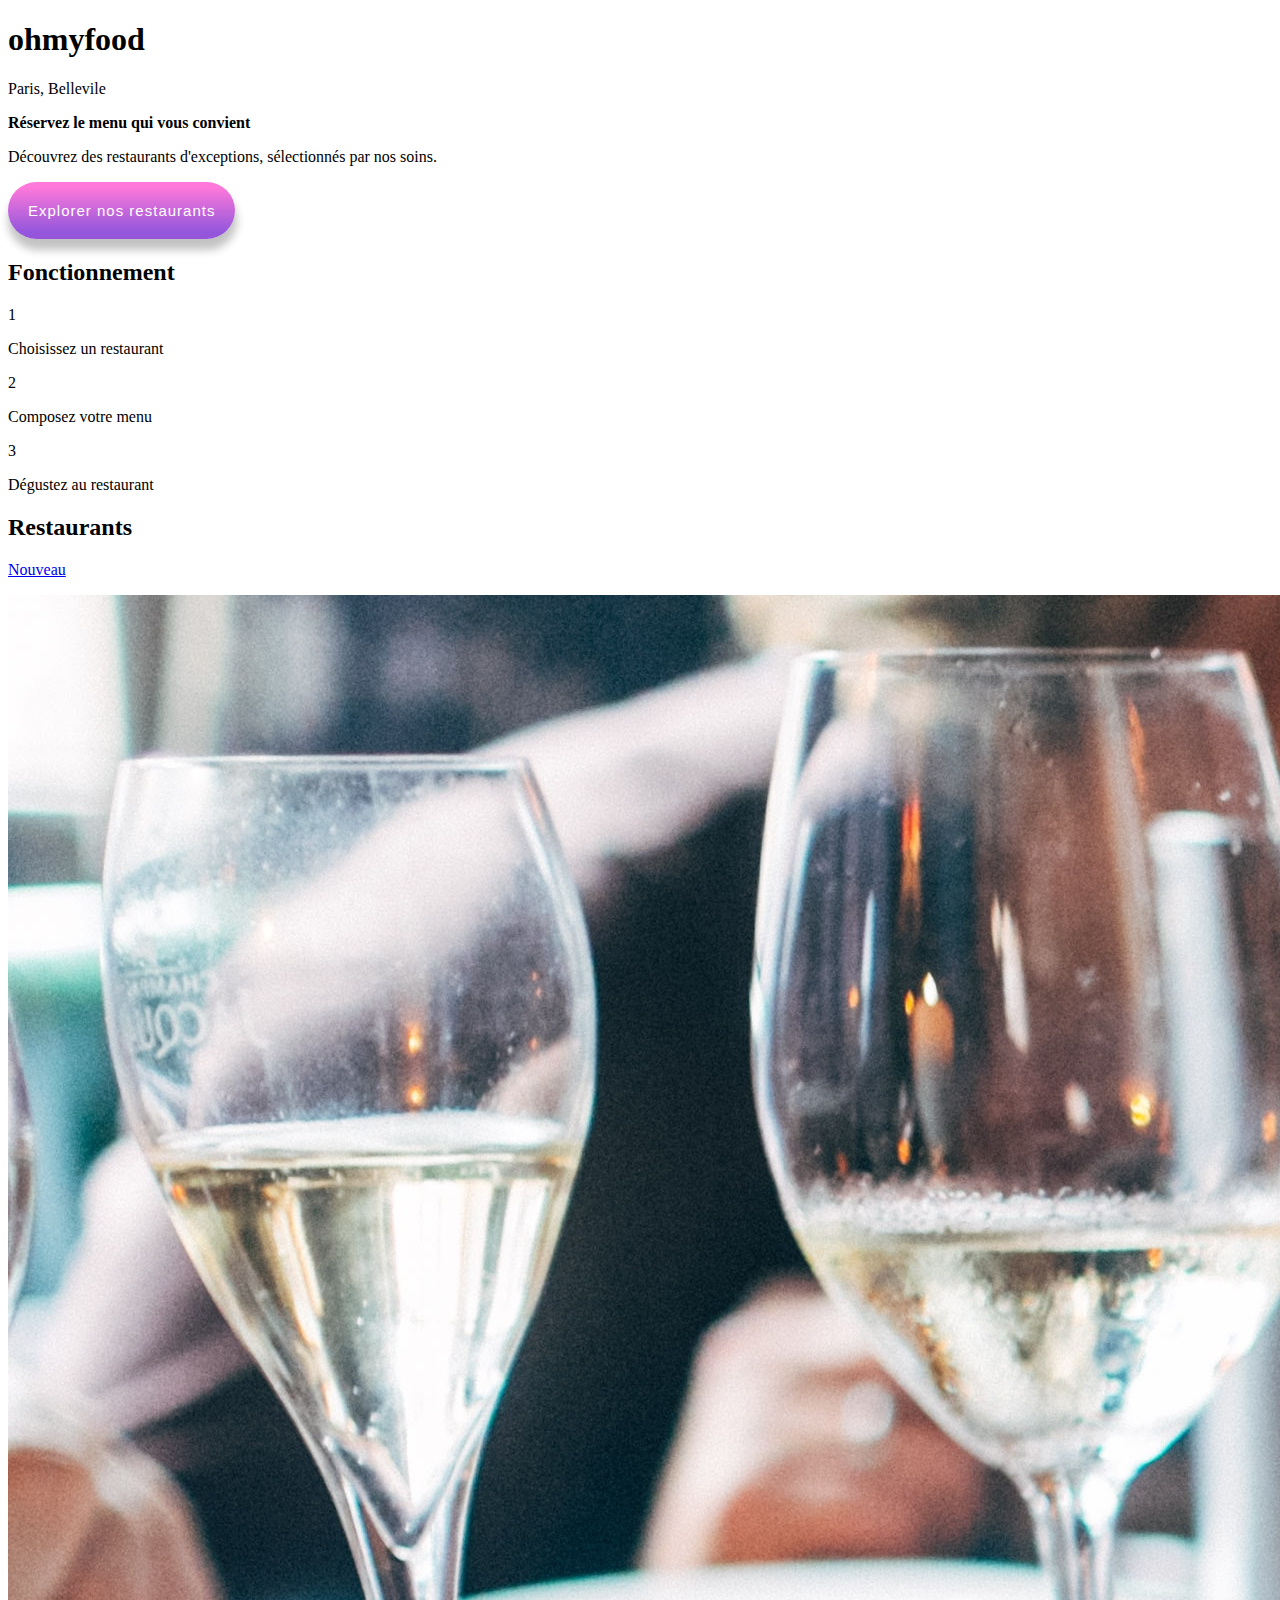
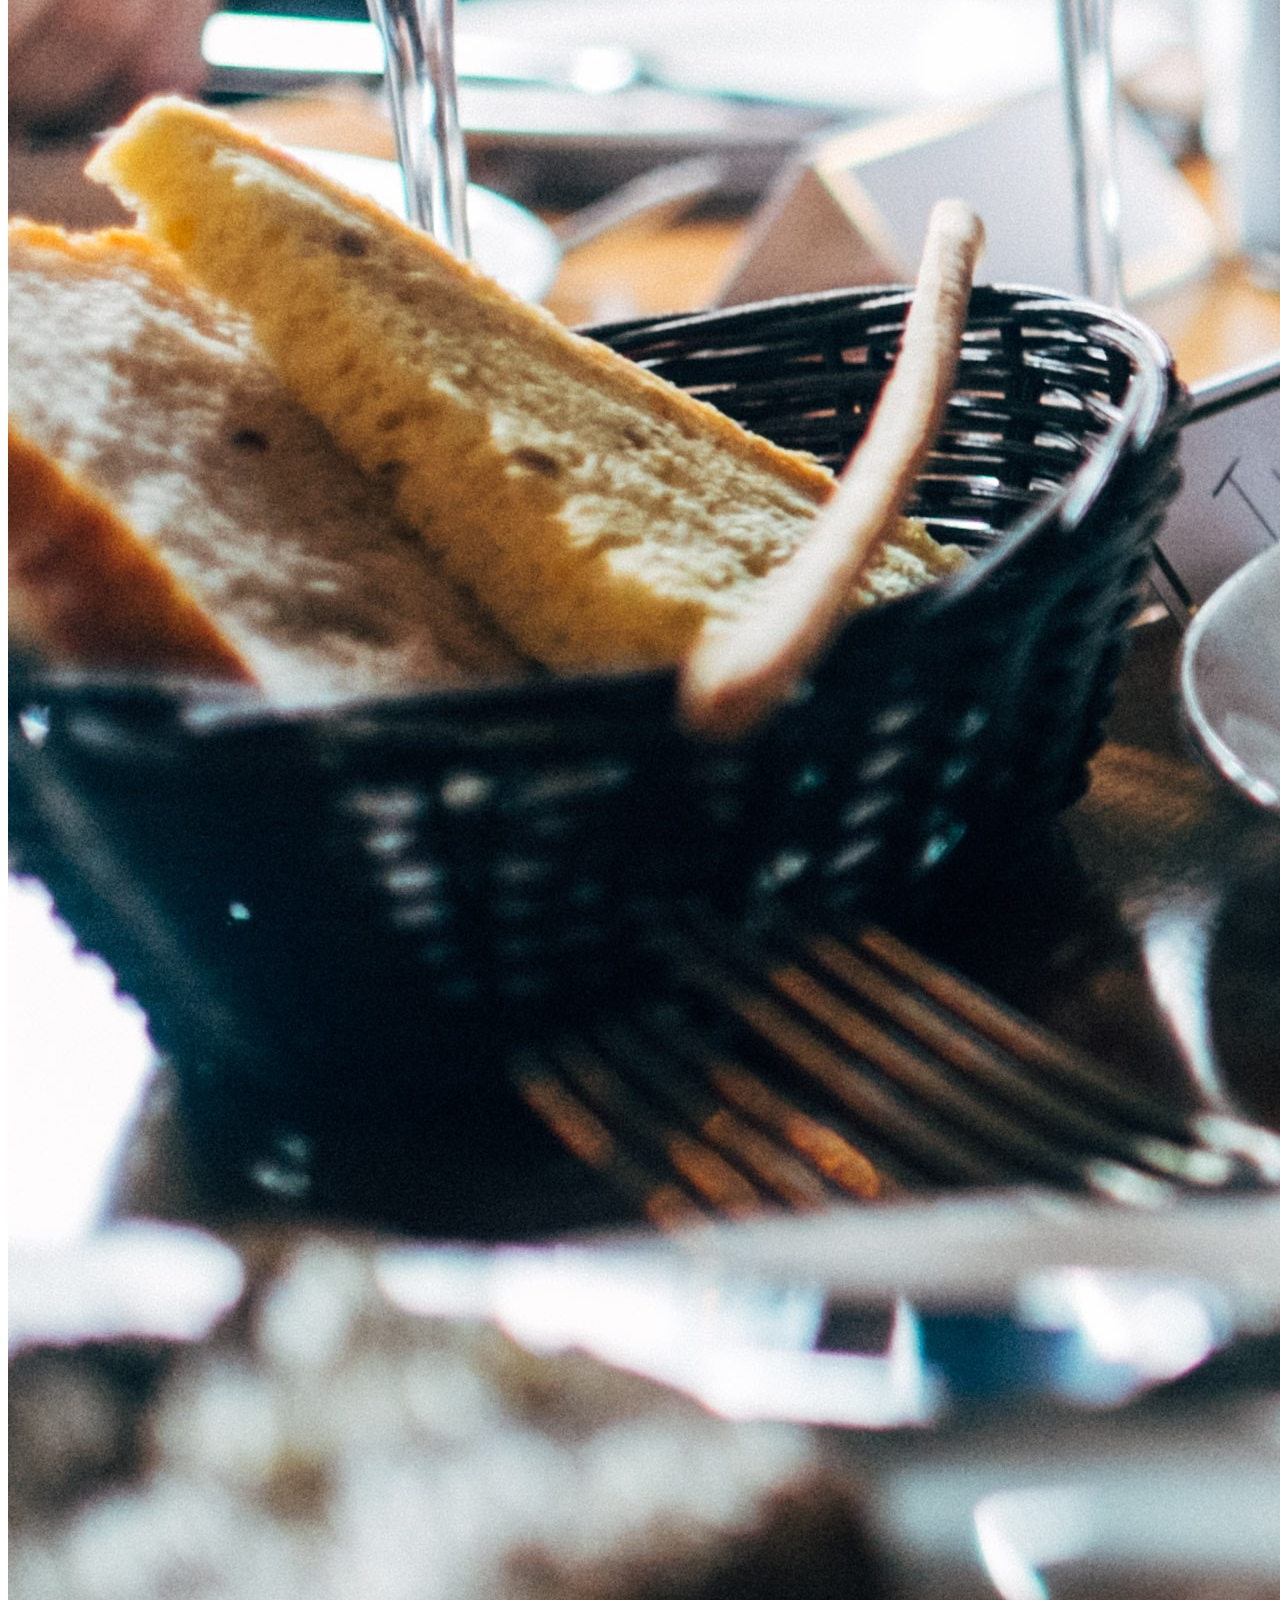
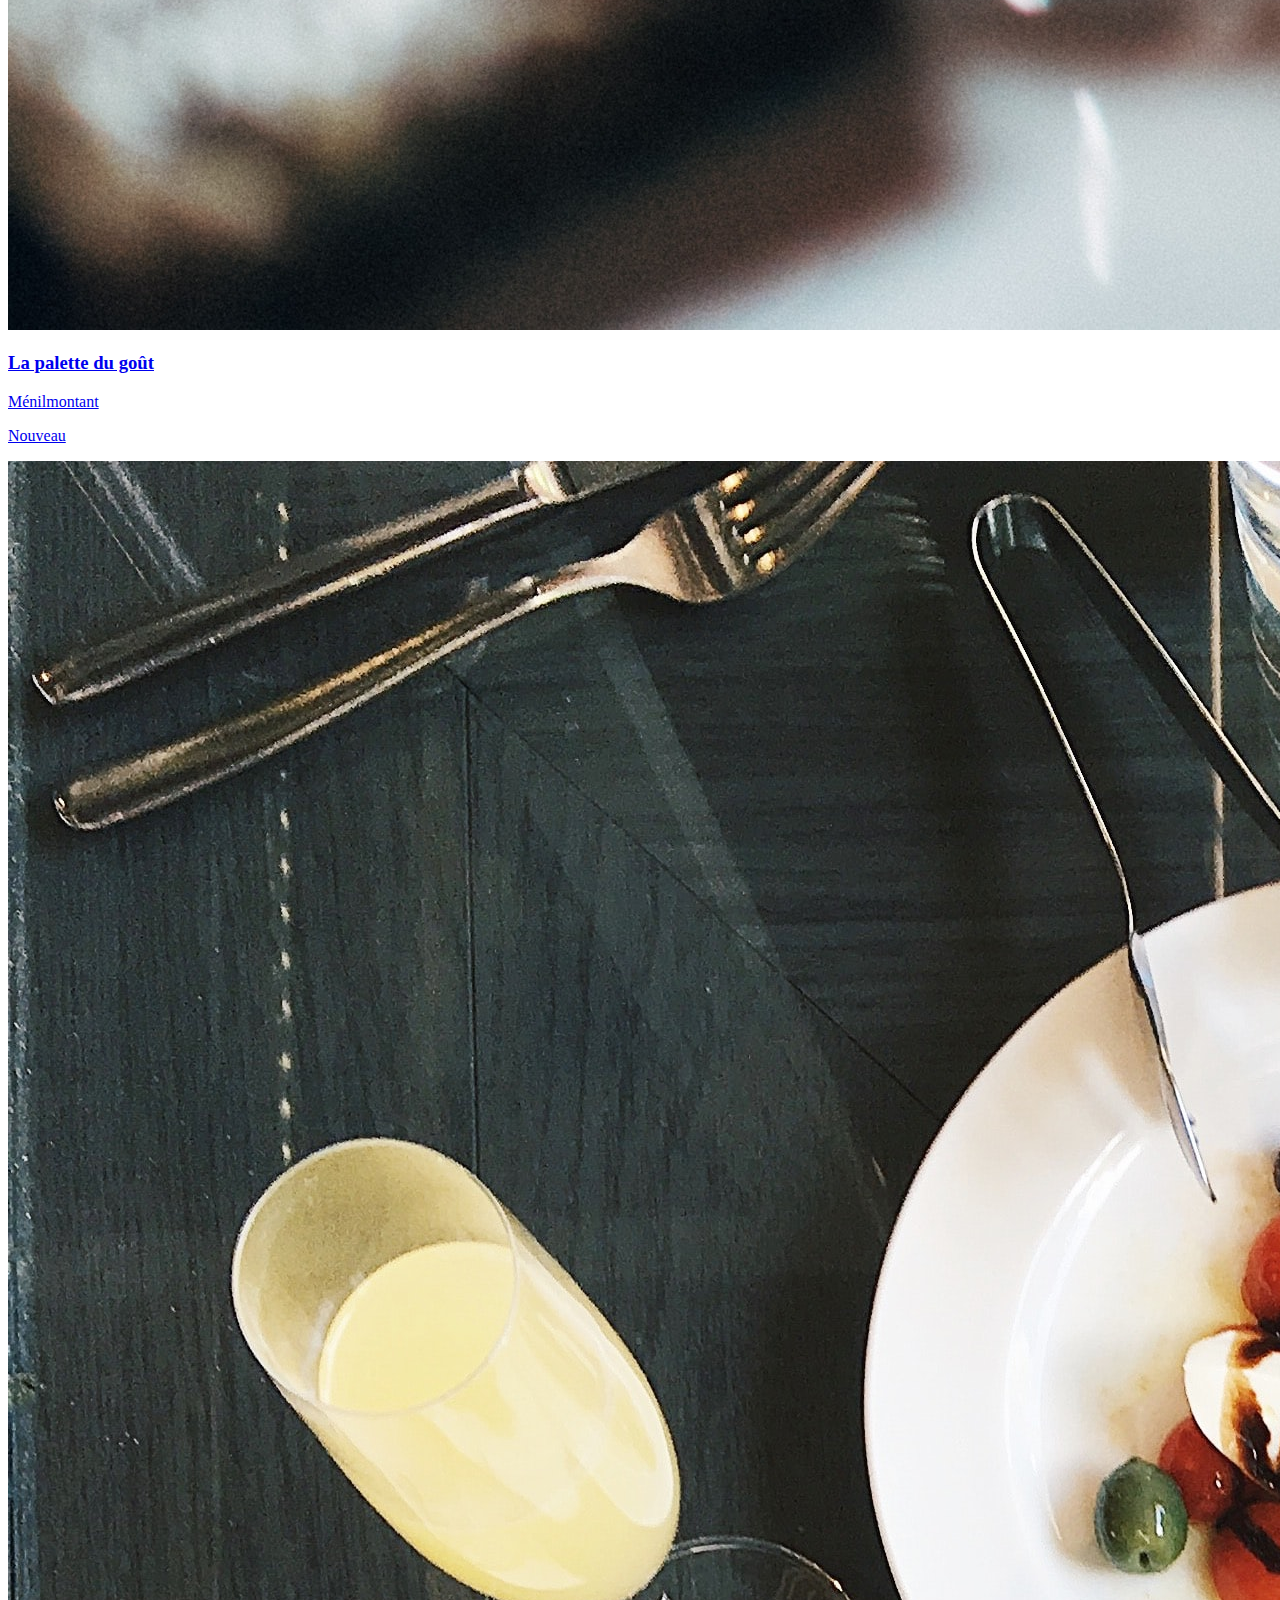
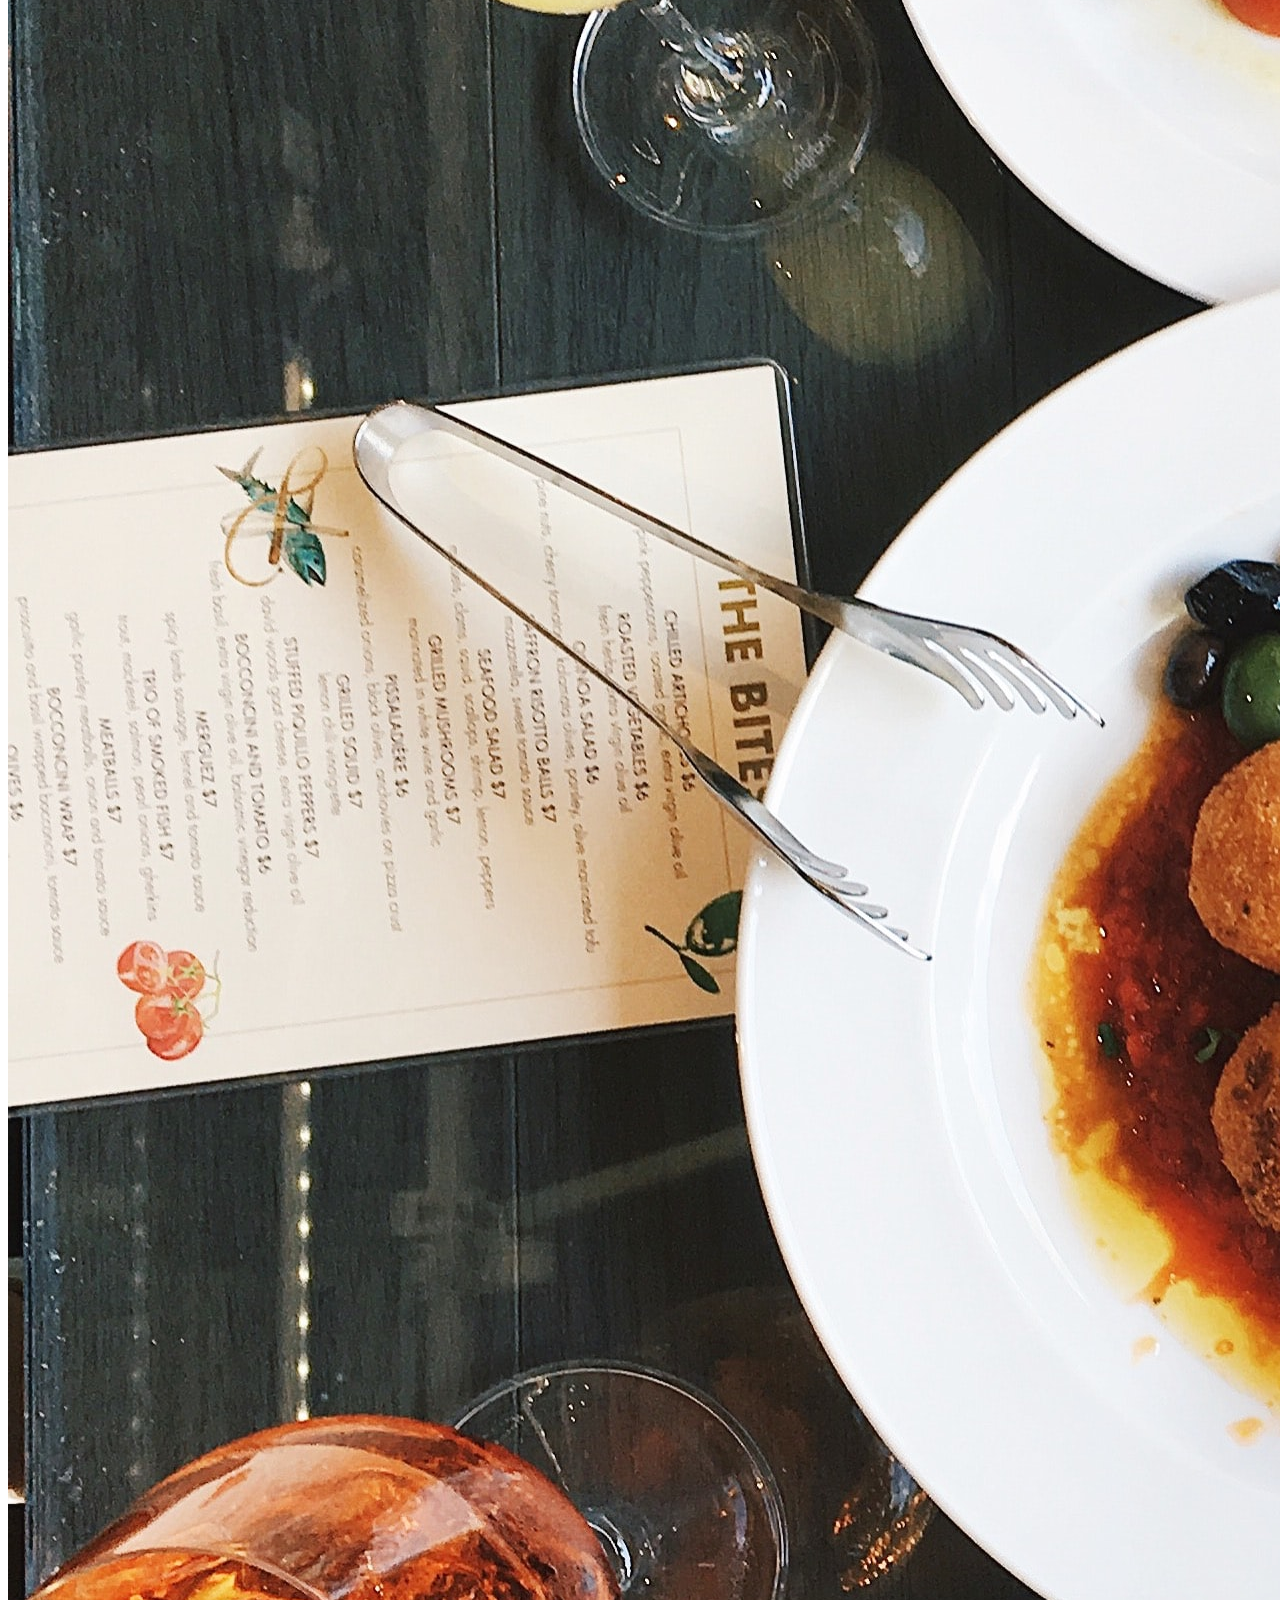
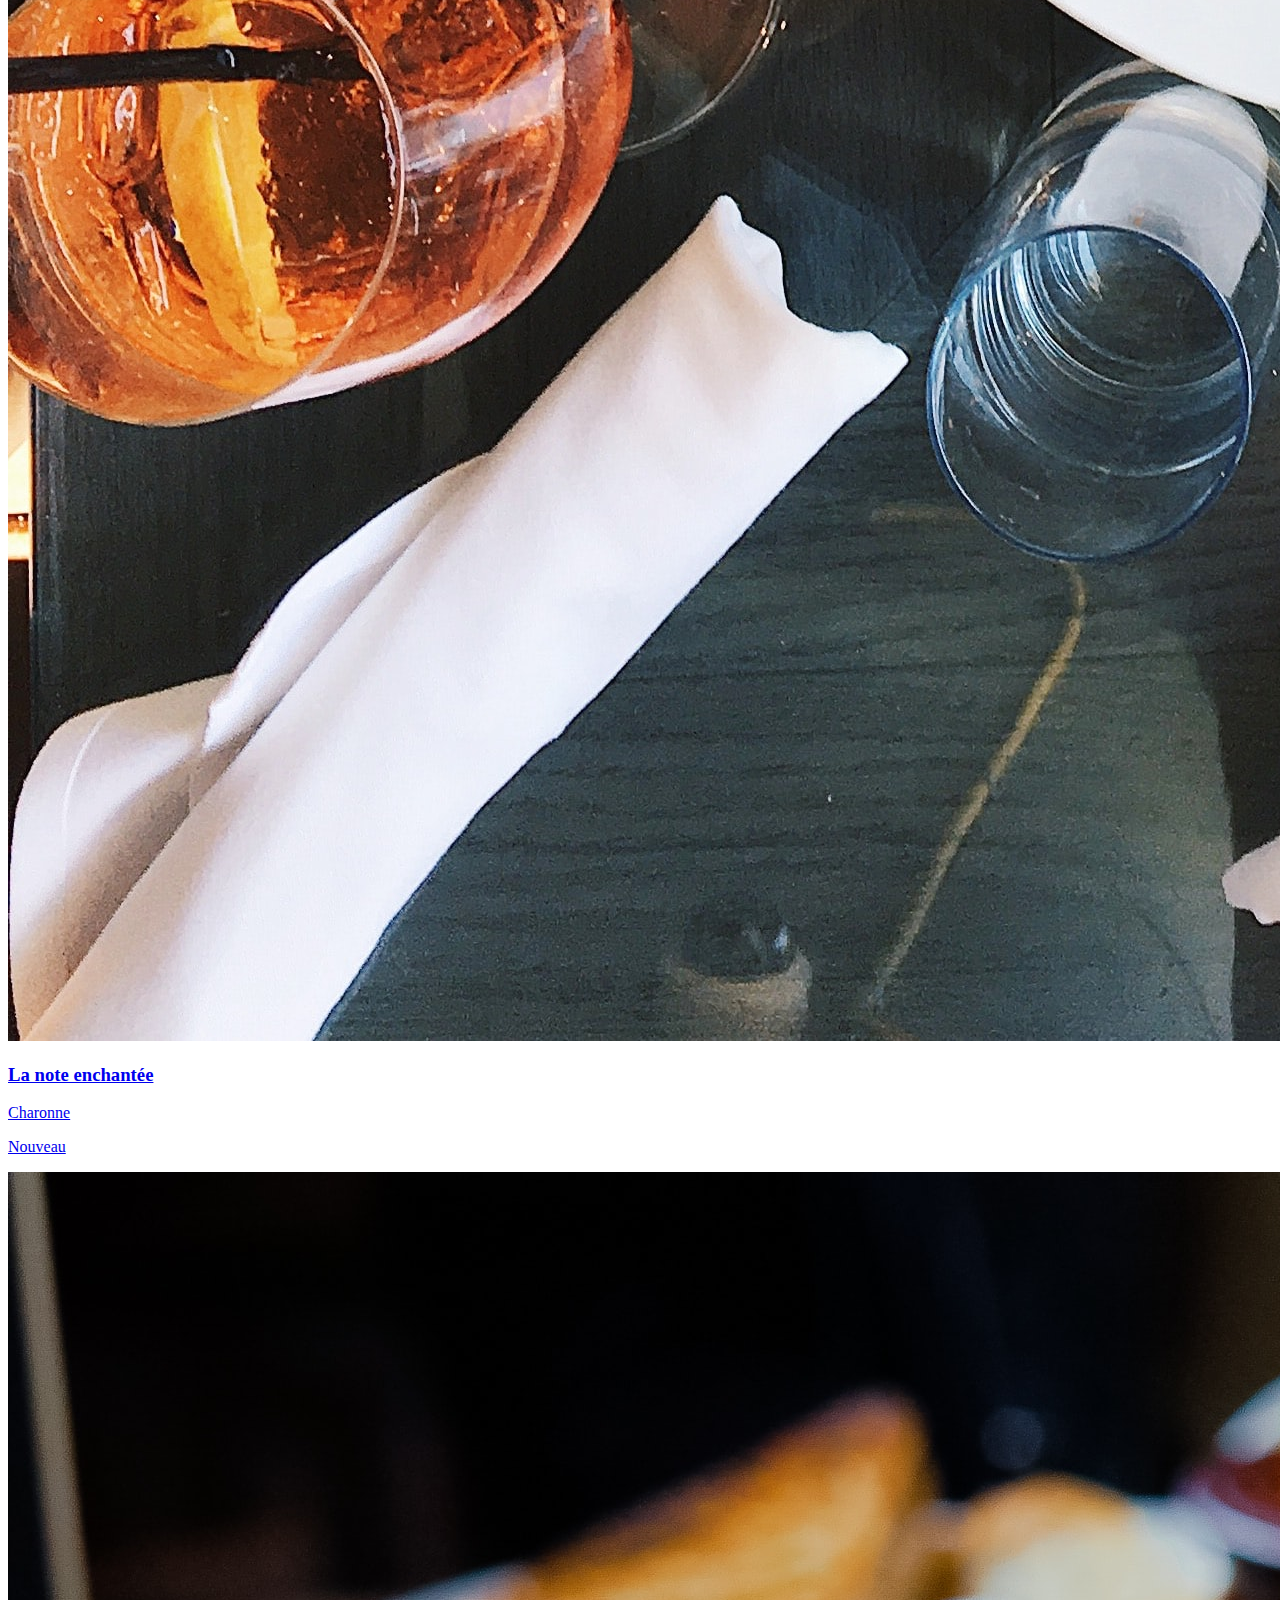
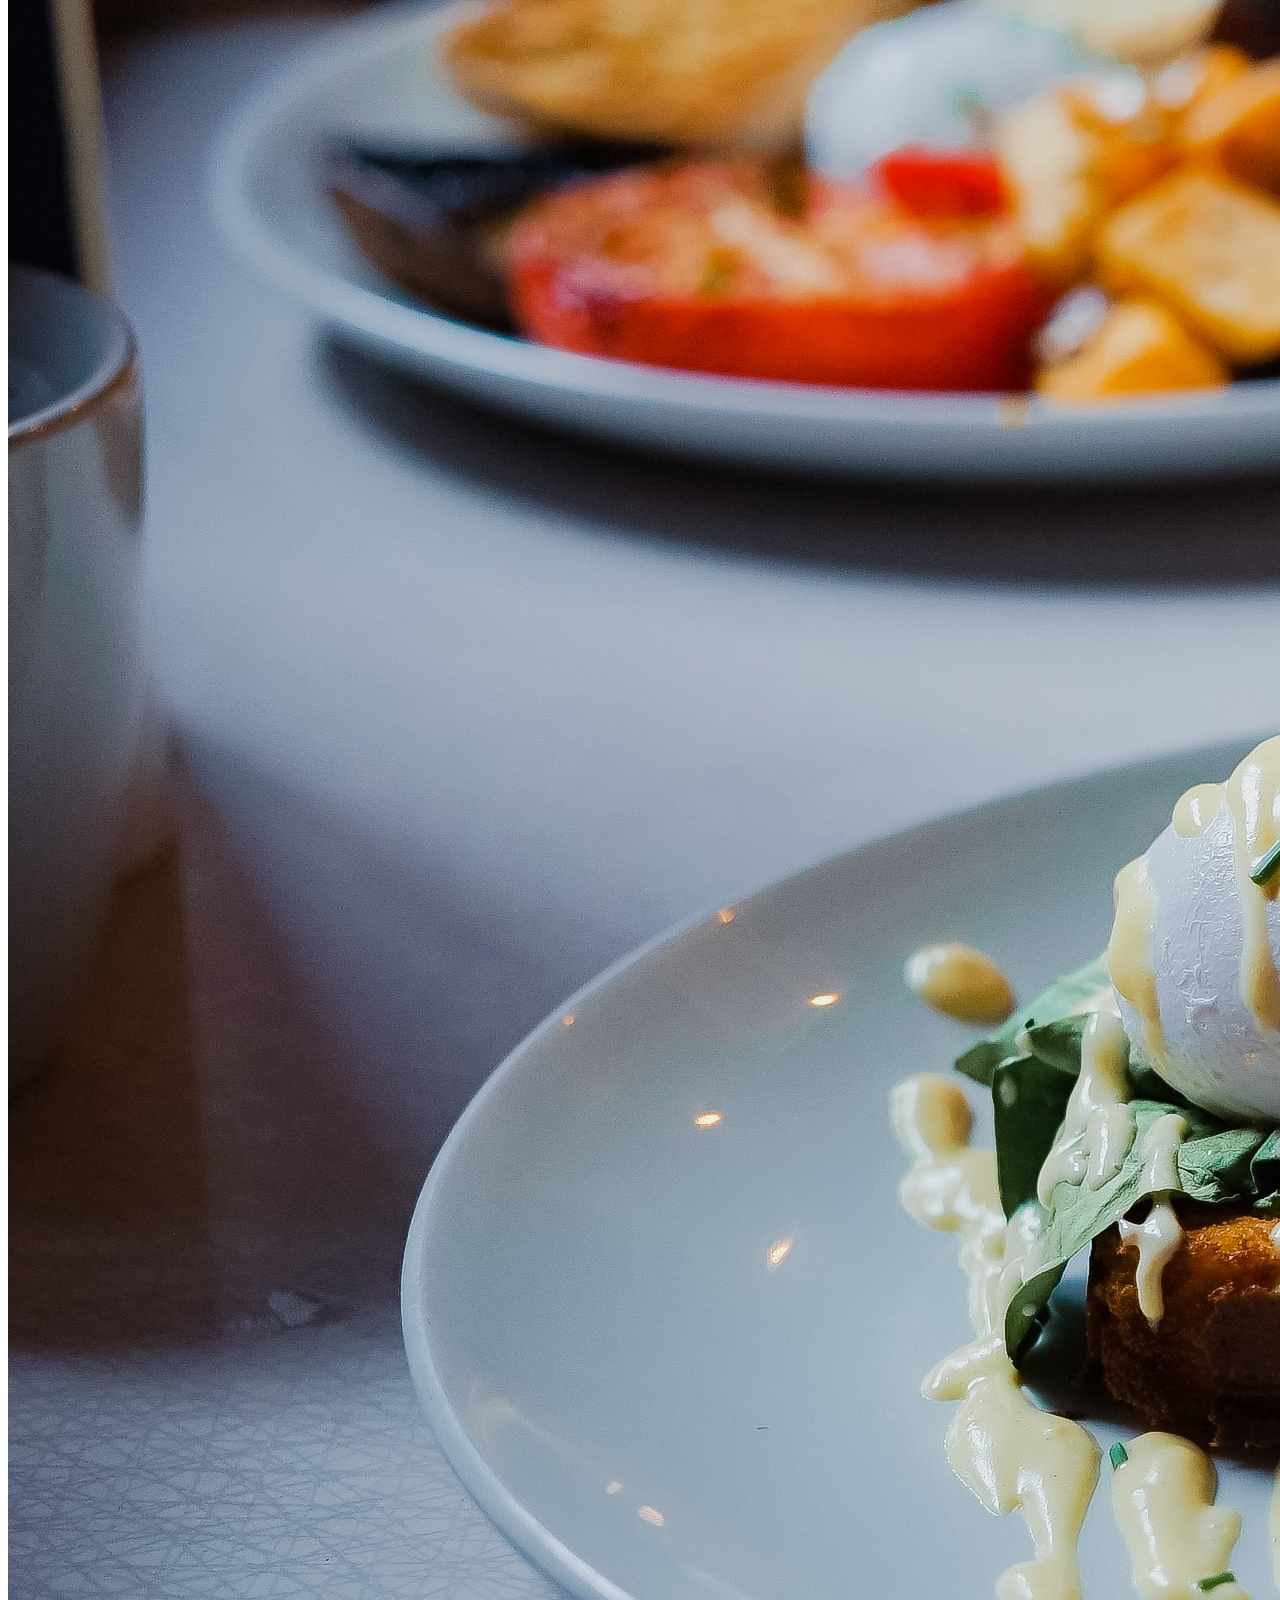
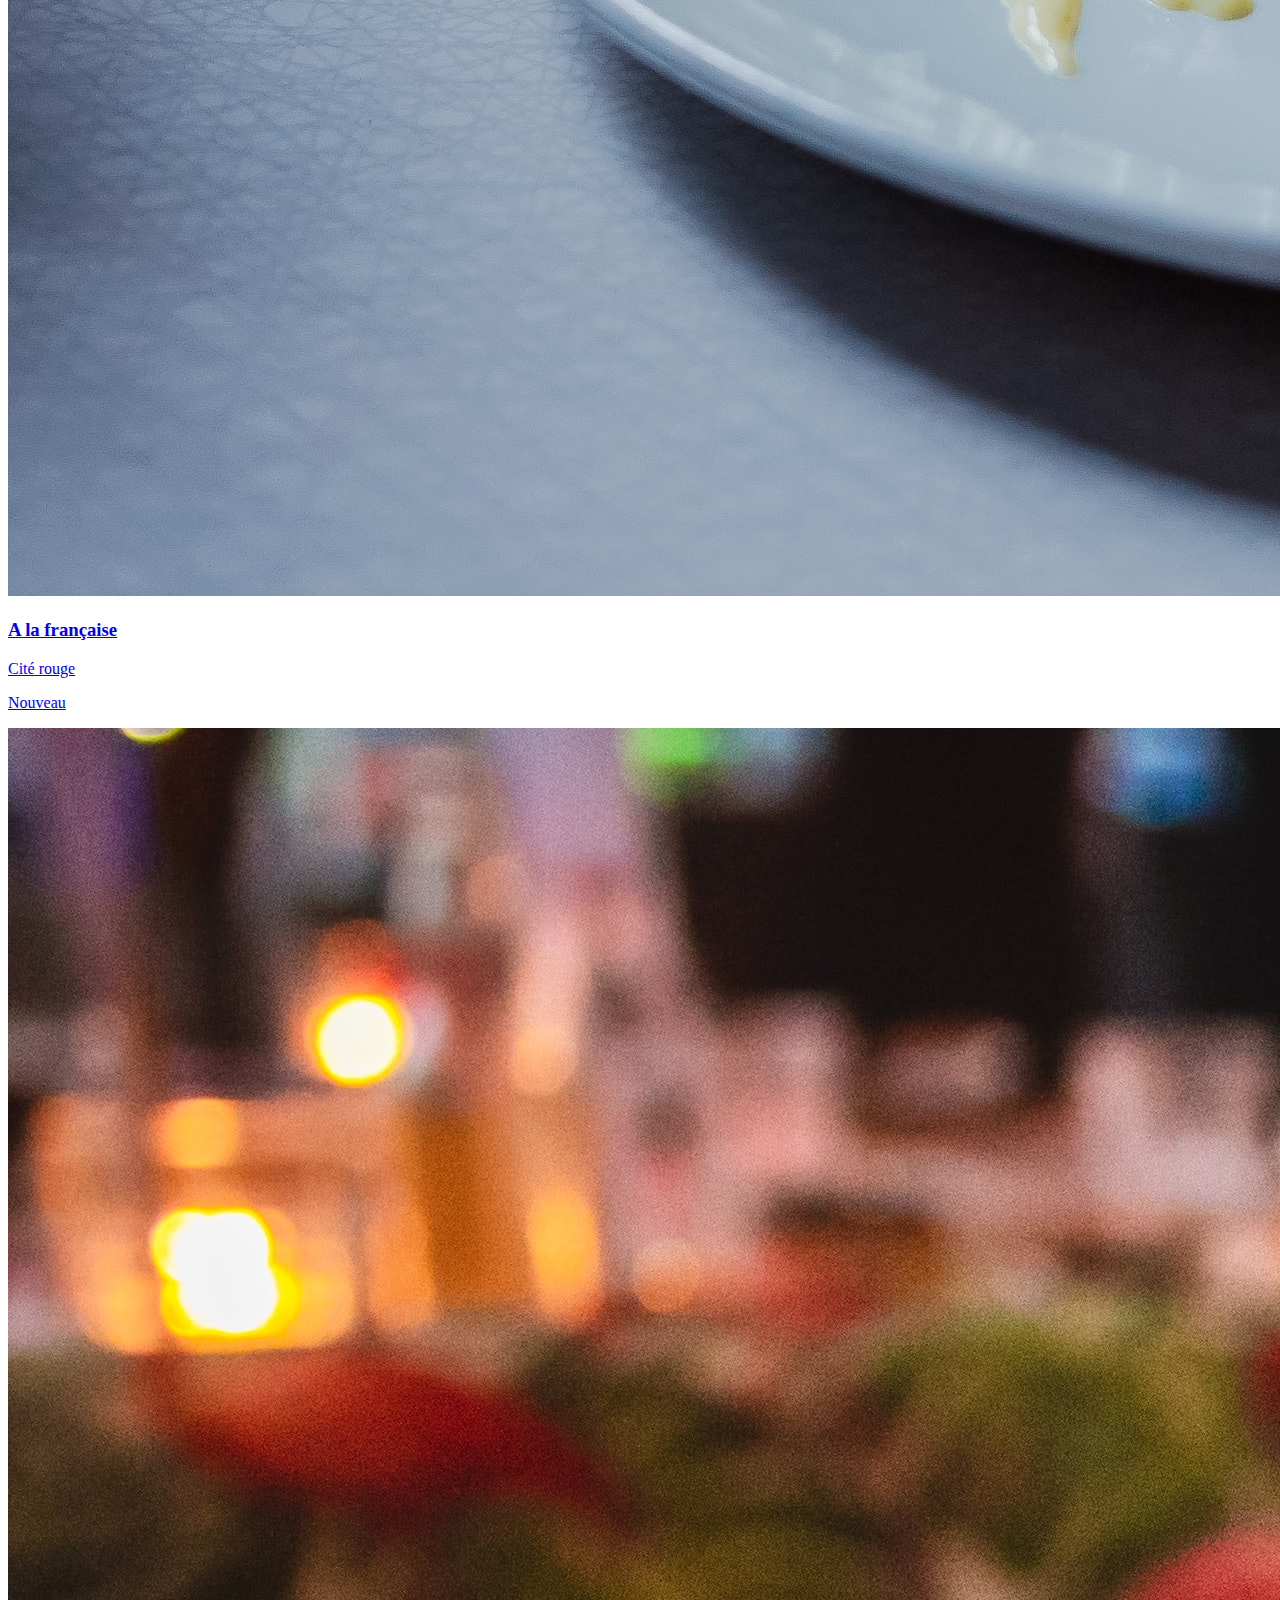
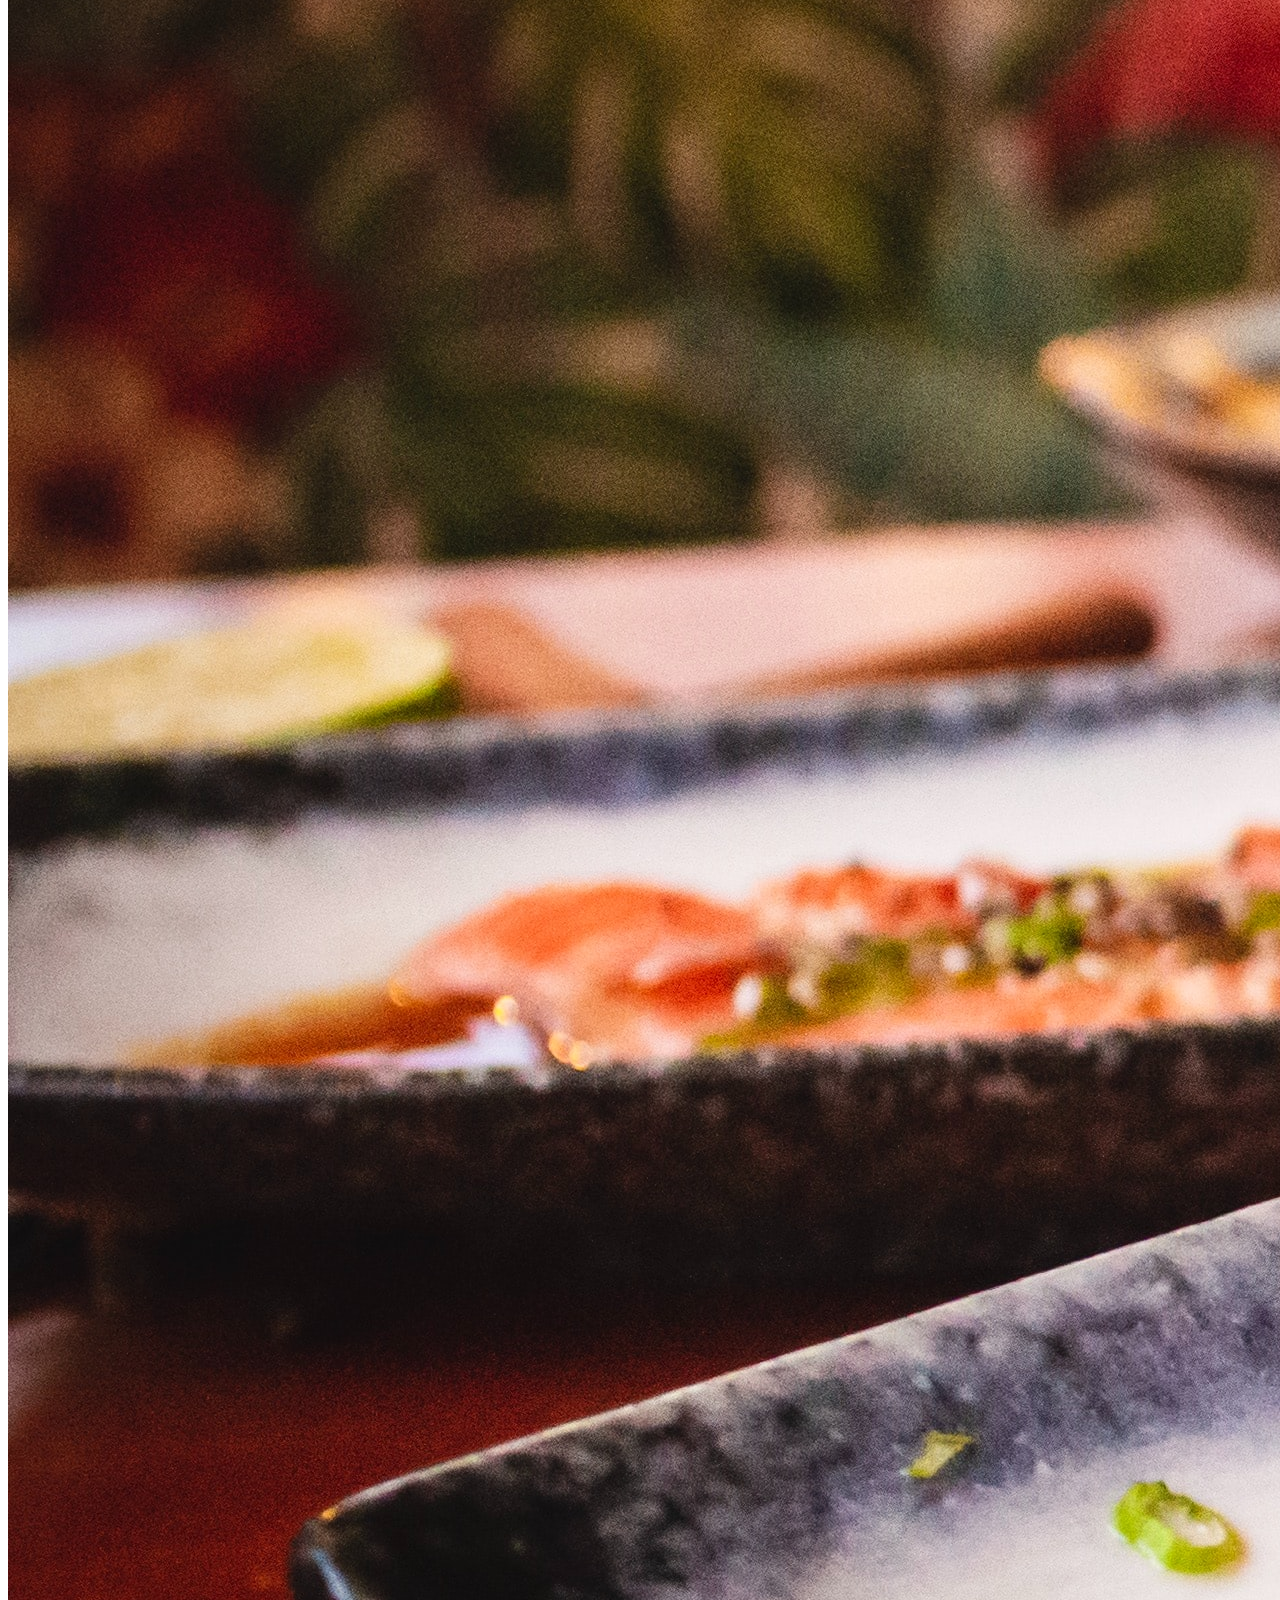
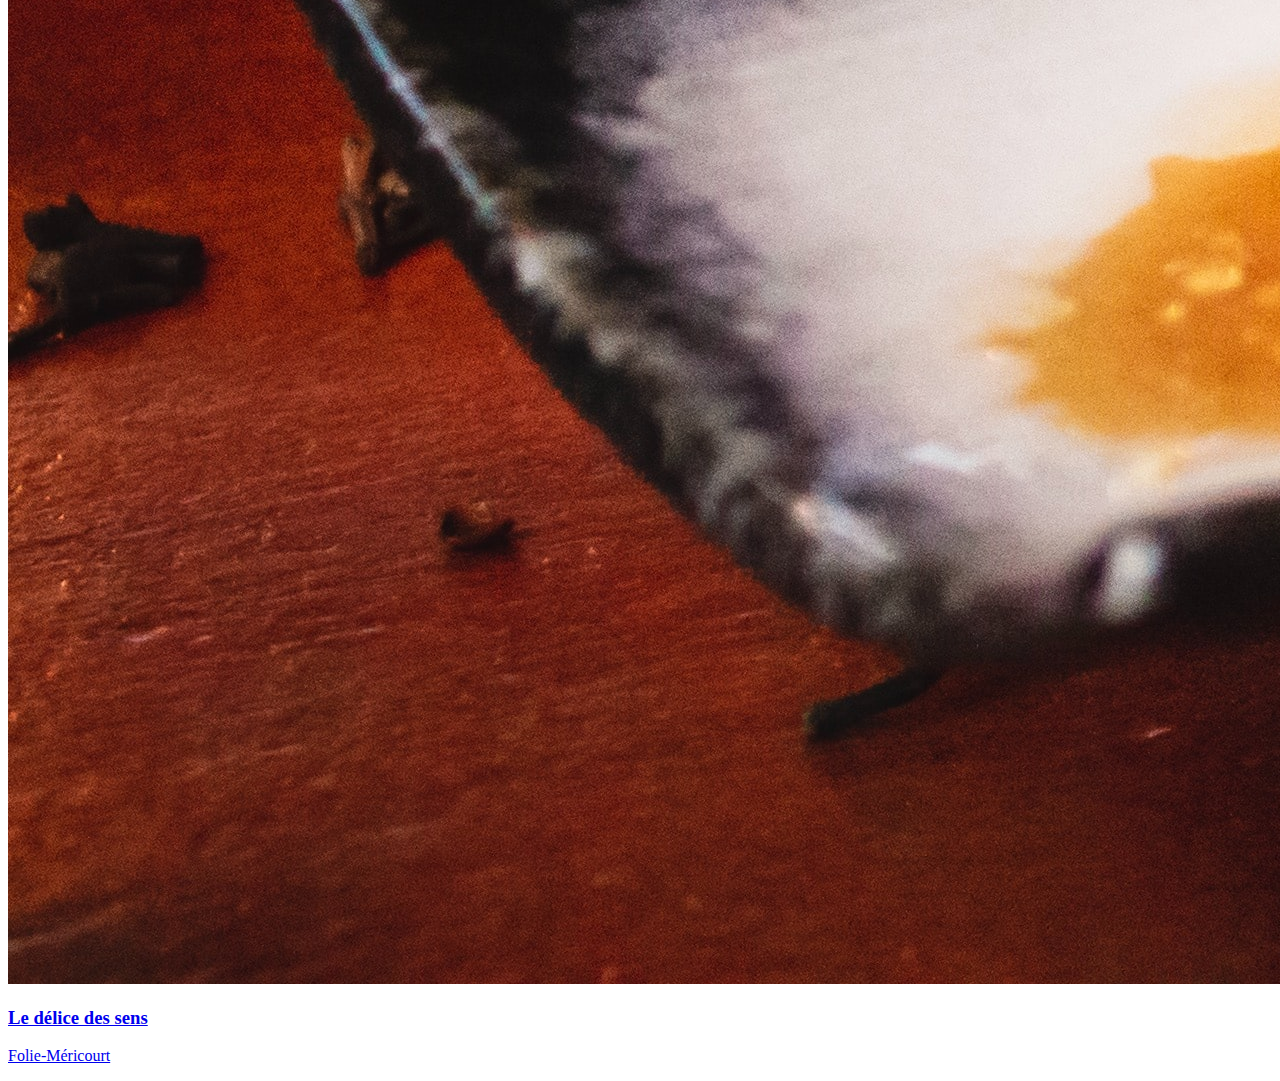
==== index.html @ 5f66b004 "Added the effect on the button during the click, added the effect on the explanations during a hover" ====
<!DOCTYPE html>
<html lang="en">

<head>
    <meta charset="UTF-8">
    <meta http-equiv="X-UA-Compatible" content="IE=edge">
    <meta name="viewport" content="width=device-width, initial-scale=1.0">
    <title>OhMyFood</title>
    <link rel="stylesheet" href="./Public/css/style.css">
    <link rel="stylesheet" href="https://cdnjs.cloudflare.com/ajax/libs/font-awesome/6.1.1/css/all.min.css"
        integrity="sha512-KfkfwYDsLkIlwQp6LFnl8zNdLGxu9YAA1QvwINks4PhcElQSvqcyVLLD9aMhXd13uQjoXtEKNosOWaZqXgel0g=="
        crossorigin="anonymous" referrerpolicy="no-referrer" />
</head>

<body>
    <header>
        <h1>ohmyfood</h1>
    </header>
    <main>
        <section class="restaurants-search">
            <div class="restaurants-search__location-info">
                <i class="fa-solid fa-location-dot"></i>
                <p>Paris, Bellevile</p>
            </div>
            <div class="restaurants-search__button-bloc">
                <p><strong>Réservez le menu qui vous convient</strong></p>
                <p>Découvrez des restaurants d'exceptions, sélectionnés par nos soins.</p>
                <button class="btn">Explorer nos restaurants</button>
            </div>
        </section>
        <section class="explanations">
            <h2>Fonctionnement</h2>
            <div class="explanations__step">
                <div class="explanations__step-number">1</div>
                <i class="fa-solid fa-mobile-screen-button"></i>
                <p>Choisissez un restaurant</p>
            </div>
            <div class="explanations__step">
                <div class="explanations__step-number">2</div>
                <i class="fa-solid fa-list"></i>
                <p>Composez votre menu</p>
            </div>
            <div class="explanations__step">
                <div class="explanations__step-number">3</div>
                <i class="fa-solid fa-store"></i>
                <p>Dégustez au restaurant</p>
            </div>
        </section>
        <section class="restaurants">
            <h2>Restaurants</h2>
            <div class="restaurants__cards-display">
                <a href="#" class="restaurants__card">
                    <div class="restaurants__card__img-container">
                        <p>Nouveau</p>
                        <img src="./assets/images/jay-wennington-N_Y88TWmGwA-unsplash.jpg"
                            alt="Photo d'un plat provenant du menu La palette du goût">
                    </div>
                    <div class="restaurants__card__grid-container">
                        <h3>La palette du goût</h3>
                        <p>Ménilmontant</p>
                        <div class="restaurants__card__grid-container--heart-animation">
                            <i class="fa-regular fa-heart"></i>
                            <i class="fa-solid fa-heart"></i>
                        </div>
                    </div>
                </a>
                <a href="#" class="restaurants__card">
                    <div class="restaurants__card__img-container">
                        <p>Nouveau</p>
                        <img src="./assets/images/stil-u2Lp8tXIcjw-unsplash.jpg"
                            alt="Photo d'un plat provenant du menu La note enchantée">
                    </div>
                    <div class="restaurants__card__grid-container">
                        <h3>La note enchantée</h3>
                        <p>Charonne</p>
                        <div class="restaurants__card__grid-container--heart-animation">
                            <i class="fa-regular fa-heart"></i>
                            <i class="fa-solid fa-heart"></i>
                        </div>
                    </div>
                </a>
                <a href="#" class="restaurants__card">
                    <div class="restaurants__card__img-container">
                        <p>Nouveau</p>
                        <img src="./assets/images/toa-heftiba-DQKerTsQwi0-unsplash.jpg"
                            alt="Photo d'un plat provenant du menu A la française">
                    </div>
                    <div class="restaurants__card__grid-container">
                        <h3>A la française</h3>
                        <p>Cité rouge</p>
                        <div class="restaurants__card__grid-container--heart-animation">
                            <i class="fa-regular fa-heart"></i>
                            <i class="fa-solid fa-heart"></i>
                        </div>
                    </div>
                </a>
                <a href="#" class="restaurants__card">
                    <div class="restaurants__card__img-container">
                        <p>Nouveau</p>
                        <img src="./assets/images/louis-hansel-shotsoflouis-qNBGVyOCY8Q-unsplash.jpg"
                            alt="Photo d'un plat provenant du menu Le délice des sens">
                    </div>
                    <div class="restaurants__card__grid-container">
                        <h3>Le délice des sens</h3>
                        <p>Folie-Méricourt</p>
                        <div class="restaurants__card__grid-container--heart-animation">
                            <i class="fa-regular fa-heart"></i>
                            <i class="fa-solid fa-heart"></i>
                        </div>
                    </div>
                </a>
            </div>
        </section>
    </main>
    <footer>

    </footer>
</body>

</html>
---- Public/css/style.css ----
@font-face {
  font-family: "fonts-header";
  src: url(../../assets/fonts/Shrikhand-Regular.ttf);
}
@font-face {
  font-family: "main-fonts";
  src: url(../../assets/fonts/Roboto-Regular.ttf);
}
/*COLORS*/
/**********************Text Colors*************************/
/*******************Background Shades**********************/
/*******************Graphic Identity***********************/
/*TOOLS*/
/***********************Gradients**************************/
/***********************Shadows****************************/
@media screen and (max-width: 600px) {
  * {
    margin: 0;
    padding: 0;
    box-sizing: border-box;
    font-family: "main-fonts";
    text-align: center;
  }
  *::selection {
    background-color: #9356DC;
    color: white;
  }
  h1 {
    font-family: "fonts-header";
  }
  i {
    color: rgb(53, 53, 53);
    transition: 0.3s;
  }
  a {
    text-decoration: none;
    color: black;
  }
  img {
    width: 100%;
    height: 100%;
    object-fit: cover;
  }
}
/*COLORS*/
/**********************Text Colors*************************/
/*******************Background Shades**********************/
/*******************Graphic Identity***********************/
/*TOOLS*/
/***********************Gradients**************************/
/***********************Shadows****************************/
@keyframes btnHoverEffect {
  0%, 5% {
    transform: translateY(0);
    box-shadow: 1px 10px 9px 1px rgba(0, 0, 0, 0.24);
    -webkit-box-shadow: 1px 10px 9px 1px rgba(0, 0, 0, 0.24);
    -moz-box-shadow: 1px 10px 9px 1px rgba(0, 0, 0, 0.24);
  }
  100% {
    transform: translateY(-5%) scaleX(1.05);
    box-shadow: 0px 15px 15px 1px rgba(0, 0, 0, 0.2);
    -webkit-box-shadow: 0px 15px 15px 1px rgba(0, 0, 0, 0.2);
    -moz-box-shadow: 0px 15px 15px 1px rgba(0, 0, 0, 0.2);
  }
}
@keyframes btnActiveEffect {
  from {
    transform: rotate(0);
  }
  to {
    transform: translate(-20px, -50px) rotate(110deg);
  }
}
/*COLORS*/
/**********************Text Colors*************************/
/*******************Background Shades**********************/
/*******************Graphic Identity***********************/
/*TOOLS*/
/***********************Gradients**************************/
/***********************Shadows****************************/
.btn {
  position: relative;
  overflow: hidden;
  padding: 20px;
  border-radius: 65px;
  border: none;
  color: white;
  background: transparent;
  font-size: 15px;
  letter-spacing: 1px;
  box-shadow: 1px 10px 9px 1px rgba(0, 0, 0, 0.24);
  -webkit-box-shadow: 1px 10px 9px 1px rgba(0, 0, 0, 0.24);
  -moz-box-shadow: 1px 10px 9px 1px rgba(0, 0, 0, 0.24);
  z-index: 3;
}
.btn::after {
  content: "";
  position: absolute;
  width: 300px;
  height: 300px;
  background: rgb(227, 56, 134);
  background: linear-gradient(0deg, rgb(227, 56, 134) 12%, rgb(147, 86, 220) 60%, rgb(255, 121, 218) 75%);
  top: -70px;
  left: -50px;
  z-index: -1;
}
.btn:not(:active):hover {
  animation: btnHoverEffect 0.5s infinite cubic-bezier(1, 0.14, 0.43, 0.83) alternate;
}
.btn:active::after {
  animation: btnActiveEffect 0.4s ease-in-out forwards;
}

@media screen and (max-width: 600px) {
  header {
    padding-top: 20px;
    box-shadow: 0px 0px 15px 3px rgba(0, 0, 0, 0.49);
    -webkit-box-shadow: 0px 0px 15px 3px rgba(0, 0, 0, 0.49);
    -moz-box-shadow: 0px 0px 15px 3px rgba(0, 0, 0, 0.49);
  }
}
@media screen and (max-width: 600px) {
  .restaurants-search {
    display: flex;
    flex-direction: column;
    align-items: center;
  }
  .restaurants-search__location-info {
    width: 100%;
    display: flex;
    background-color: #EDECEC;
    color: rgb(53, 53, 53);
    font-size: 15px;
    font-weight: 700;
    padding: 20px;
    justify-content: center;
    z-index: -3;
  }
  .restaurants-search__location-info i {
    font-size: 15px;
    margin-right: 18px;
  }
  .restaurants-search__button-bloc {
    background-color: #F7F6F6;
    padding: 20px;
    display: flex;
    flex-direction: column;
    align-items: center;
    gap: 20px;
    padding-bottom: 55px;
    box-shadow: -2px 1px 6px 0px rgba(0, 0, 0, 0.49);
    -webkit-box-shadow: -2px 1px 6px 0px rgba(0, 0, 0, 0.49);
    -moz-box-shadow: -2px 1px 6px 0px rgba(0, 0, 0, 0.49);
    z-index: 1;
  }
  .restaurants-search strong {
    font-size: 24px;
    font-weight: 900;
  }
  .explanations {
    padding: 50px 20px;
    display: flex;
    flex-direction: column;
    align-items: center;
    gap: 20px;
  }
  .explanations h2 {
    align-self: start;
  }
  .explanations__step {
    display: flex;
    padding: 20px;
    background-color: #F7F6F6;
    border-radius: 45px;
    box-shadow: 1px 10px 9px 1px rgba(0, 0, 0, 0.24);
    transition: 0.3s;
  }
  .explanations__step:hover {
    background-color: #F5EDFF;
  }
  .explanations__step-number {
    position: absolute;
    width: 20px;
    height: 20px;
    border-radius: 100%;
    background-color: #9356DC;
    color: white;
    transform: translateX(-30px);
  }
  .explanations__step i {
    margin-right: 10px;
    font-size: 15px;
  }
  .explanations__step:hover i {
    color: #9356DC;
  }
  .restaurants {
    padding: 10px;
    background-color: #F7F6F6;
    z-index: 1;
    box-shadow: -2px 1px 6px 0px rgba(0, 0, 0, 0.49);
    -webkit-box-shadow: -2px 1px 6px 0px rgba(0, 0, 0, 0.49);
    -moz-box-shadow: -2px 1px 6px 0px rgba(0, 0, 0, 0.49);
  }
  .restaurants h2 {
    text-align: left;
  }
  .restaurants__cards-display {
    display: flex;
    flex-direction: column;
    align-items: center;
    margin: 20px 0;
  }
  .restaurants__card {
    background-color: white;
    width: 90%;
    height: 300px;
    border-radius: 15px;
    margin-bottom: 25px;
    transition: 0.3s ease-in-out;
    display: flex;
    flex-direction: column;
    align-items: center;
  }
  .restaurants__card:hover {
    transform: scale(1.1);
  }
  .restaurants__card__img-container {
    position: relative;
    width: 100%;
    height: 80%;
  }
  .restaurants__card__img-container p {
    position: absolute;
    right: 10px;
    top: 10px;
    padding: 5px 10px;
    border-radius: 3px;
    font-size: 12px;
    font-weight: 600;
    background-color: #99E2D0;
    color: #278870;
  }
  .restaurants__card__img-container img {
    border-radius: 15px 15px 0 0;
  }
  .restaurants__card__grid-container {
    width: 100%;
    height: 20%;
    padding-left: 5%;
    display: grid;
    grid-template-columns: 70% 30%;
    grid-template-rows: 1fr 1fr;
    grid-template-areas: "sh hc" "sp hc";
  }
  .restaurants__card__grid-container h3 {
    grid-area: sh;
    text-align: left;
    font-size: 17px;
    font-weight: 900;
    margin: 10px 0 5px;
  }
  .restaurants__card__grid-container p {
    grid-area: sp;
    text-align: left;
    font-size: 12px;
  }
  .restaurants__card__grid-container--heart-animation {
    grid-area: hc;
    position: relative;
    display: flex;
    justify-content: center;
    align-items: center;
  }
  .restaurants__card__grid-container--heart-animation i:first-child {
    position: absolute;
    font-size: 30px;
  }
  .restaurants__card__grid-container--heart-animation i:last-child {
    position: absolute;
    font-size: 30px;
    color: #9356DC;
    opacity: 0;
  }
  .restaurants__card__grid-container--heart-animation i:last-child:hover {
    opacity: 1;
  }
}

/*# sourceMappingURL=style.css.map */
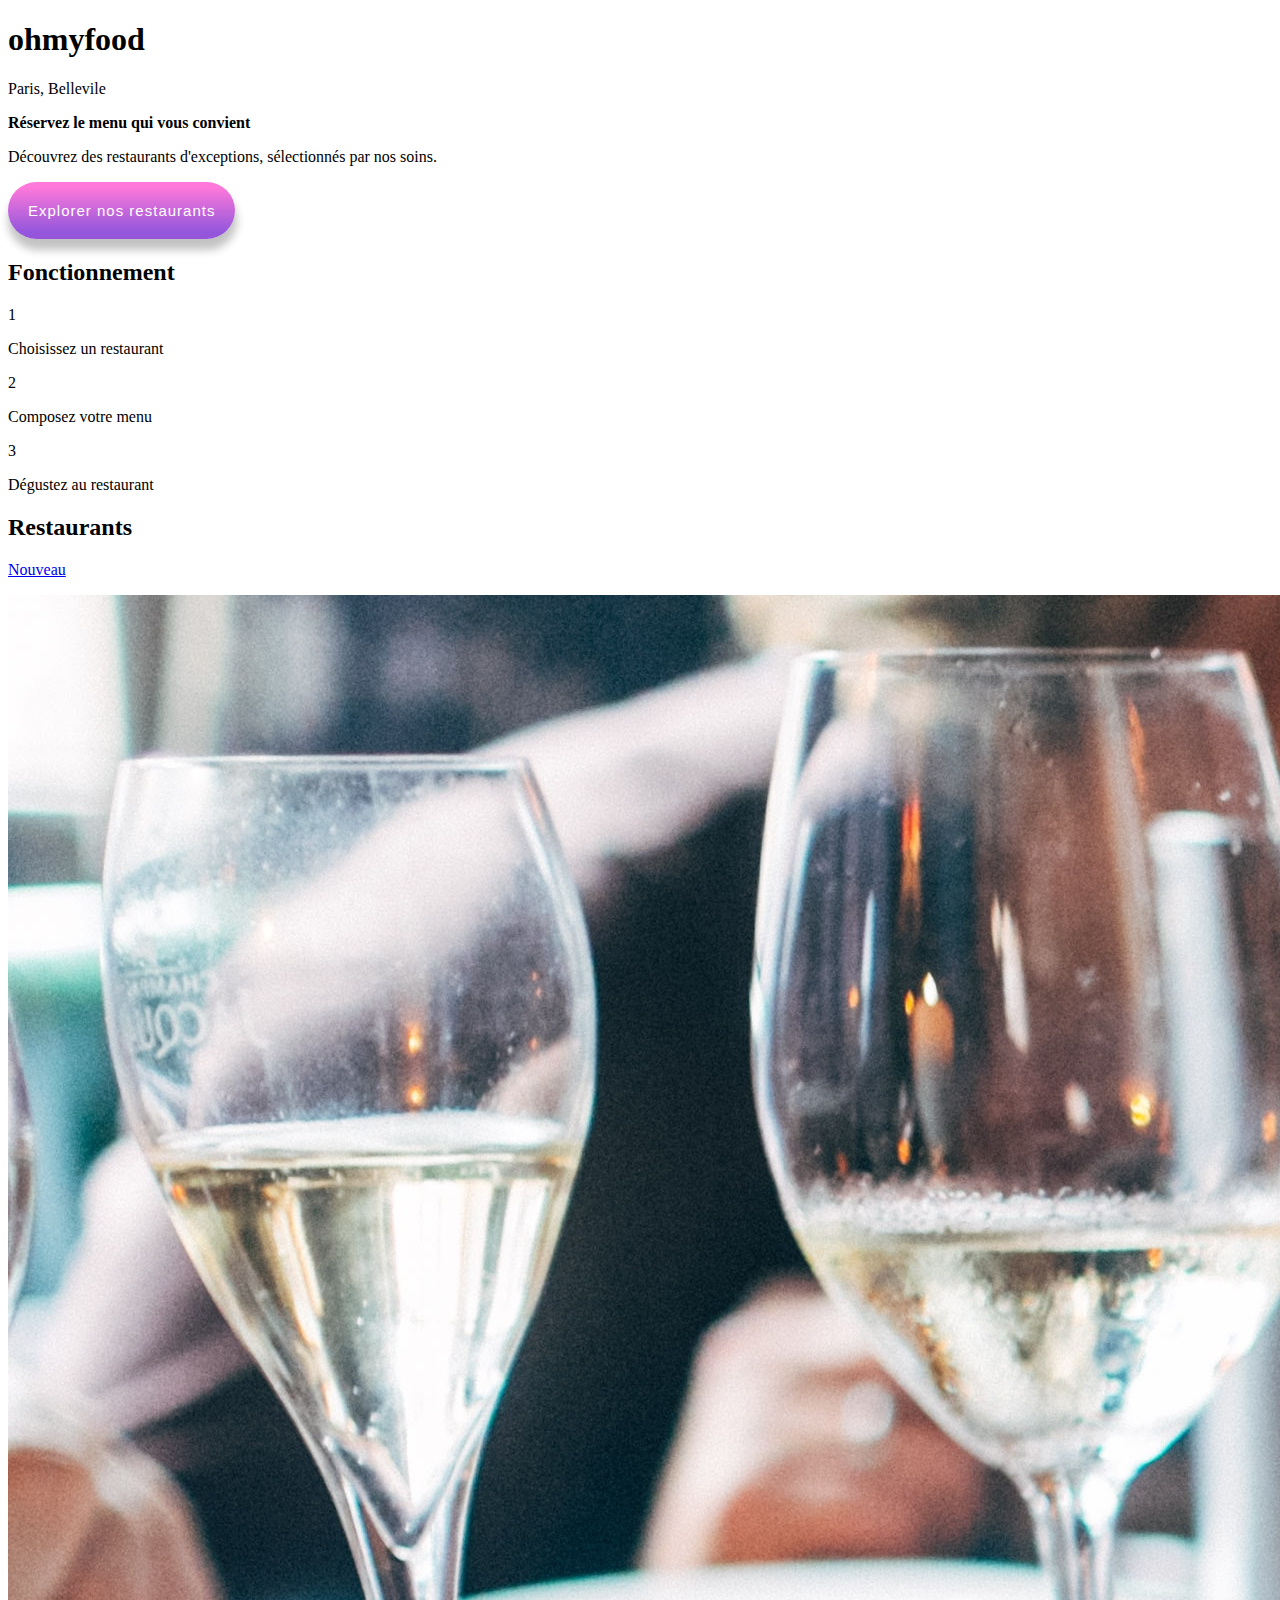
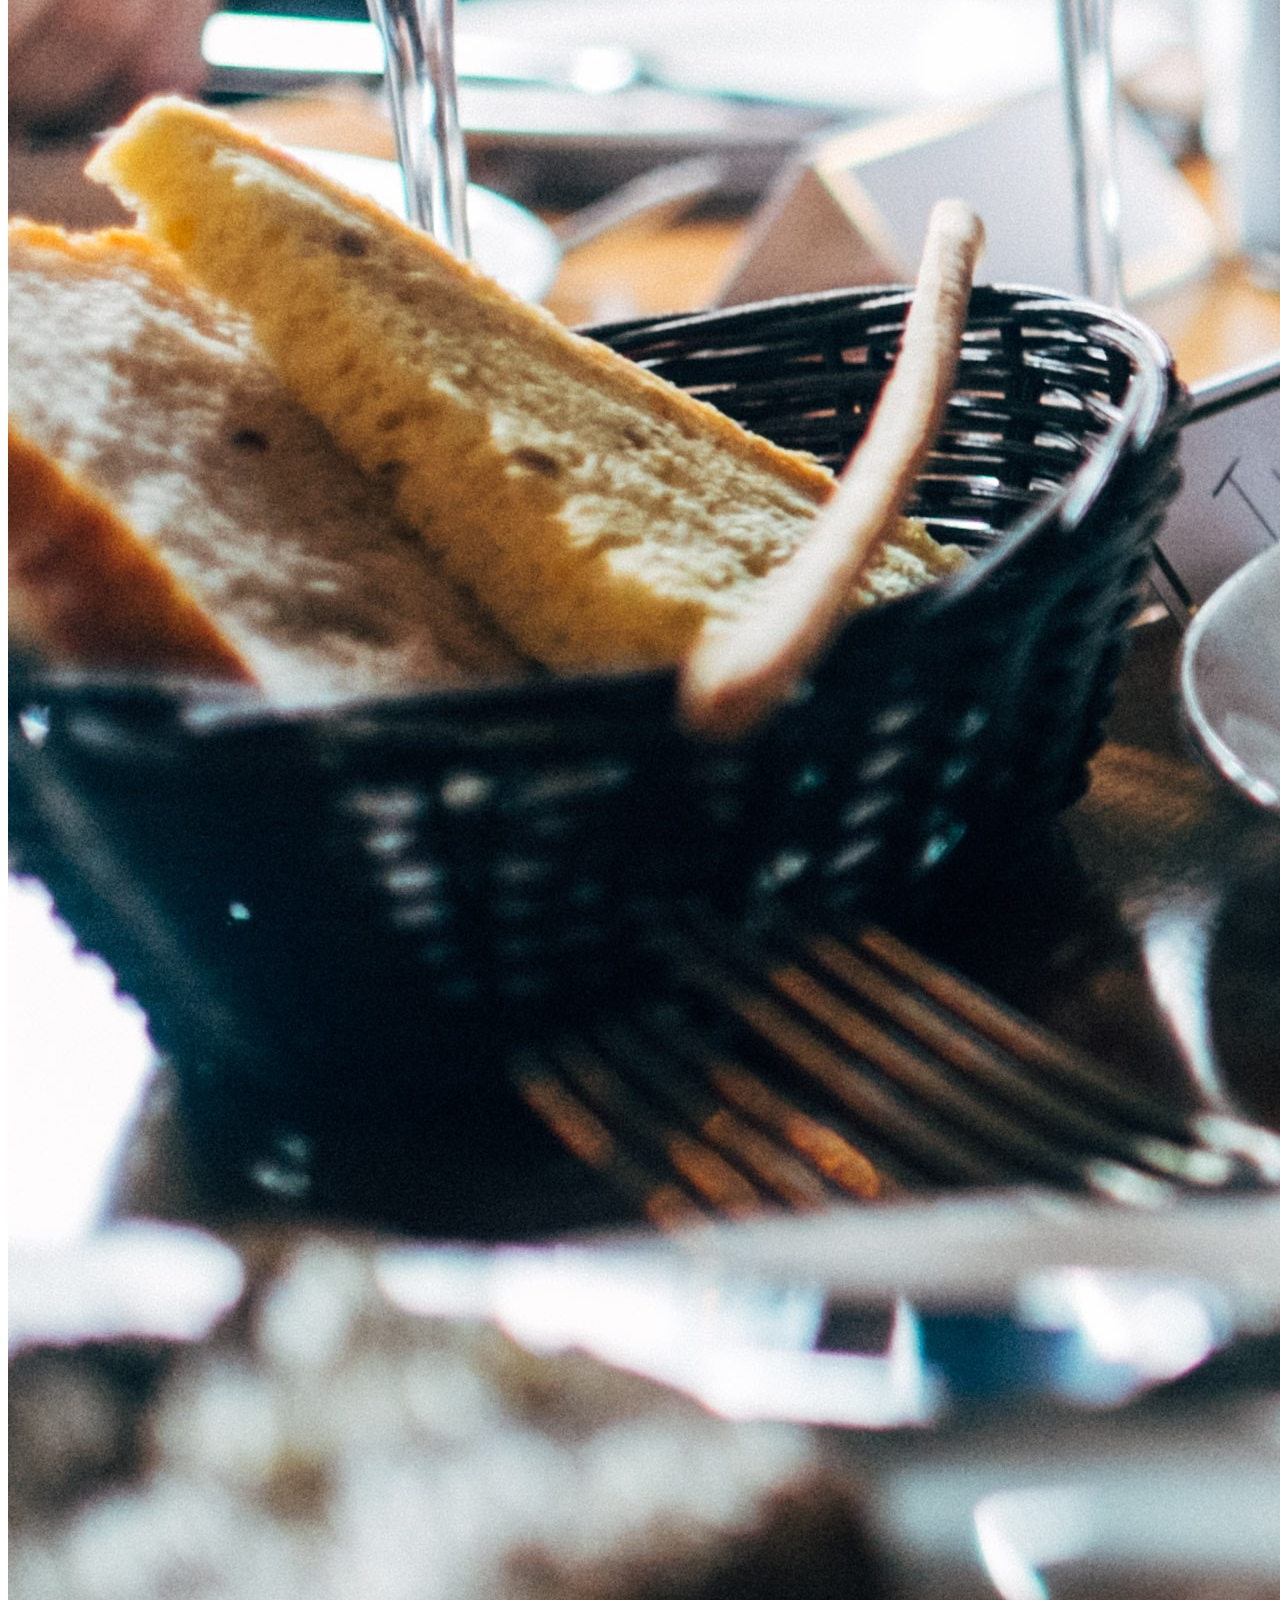
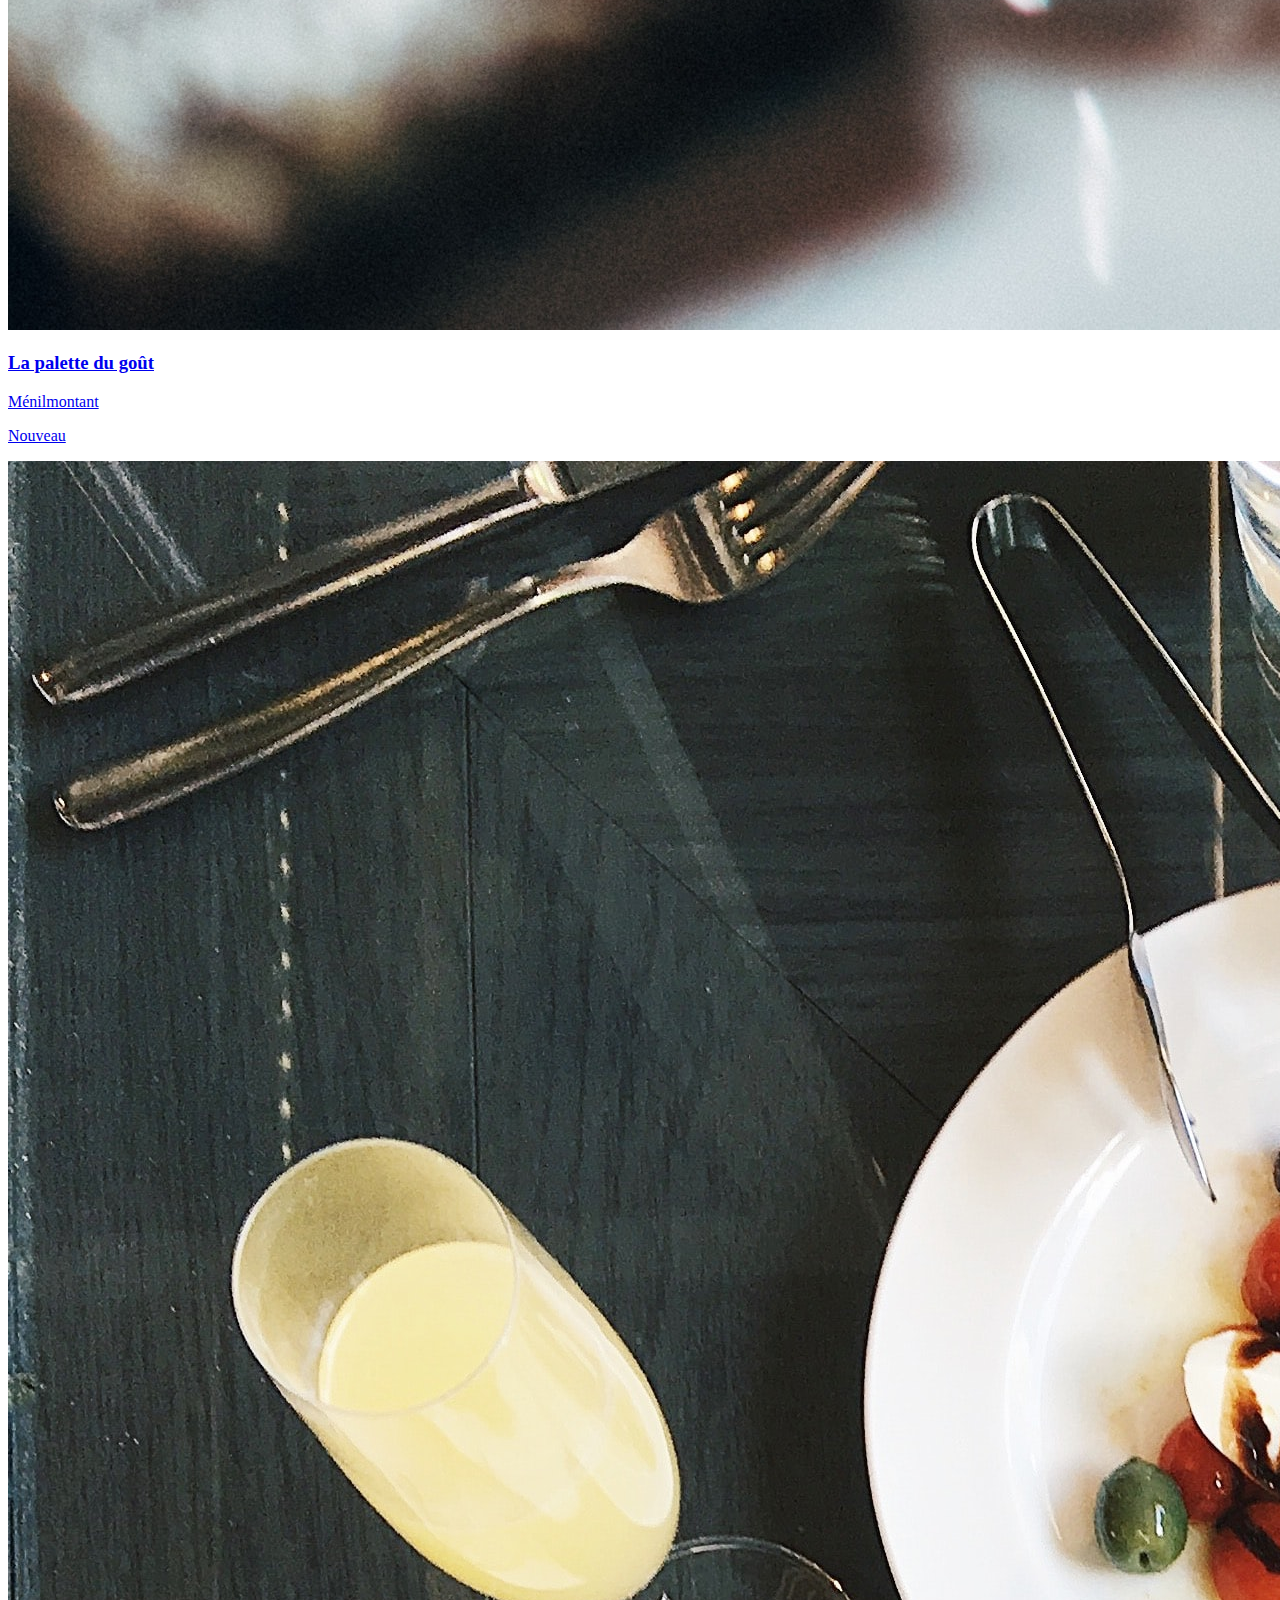
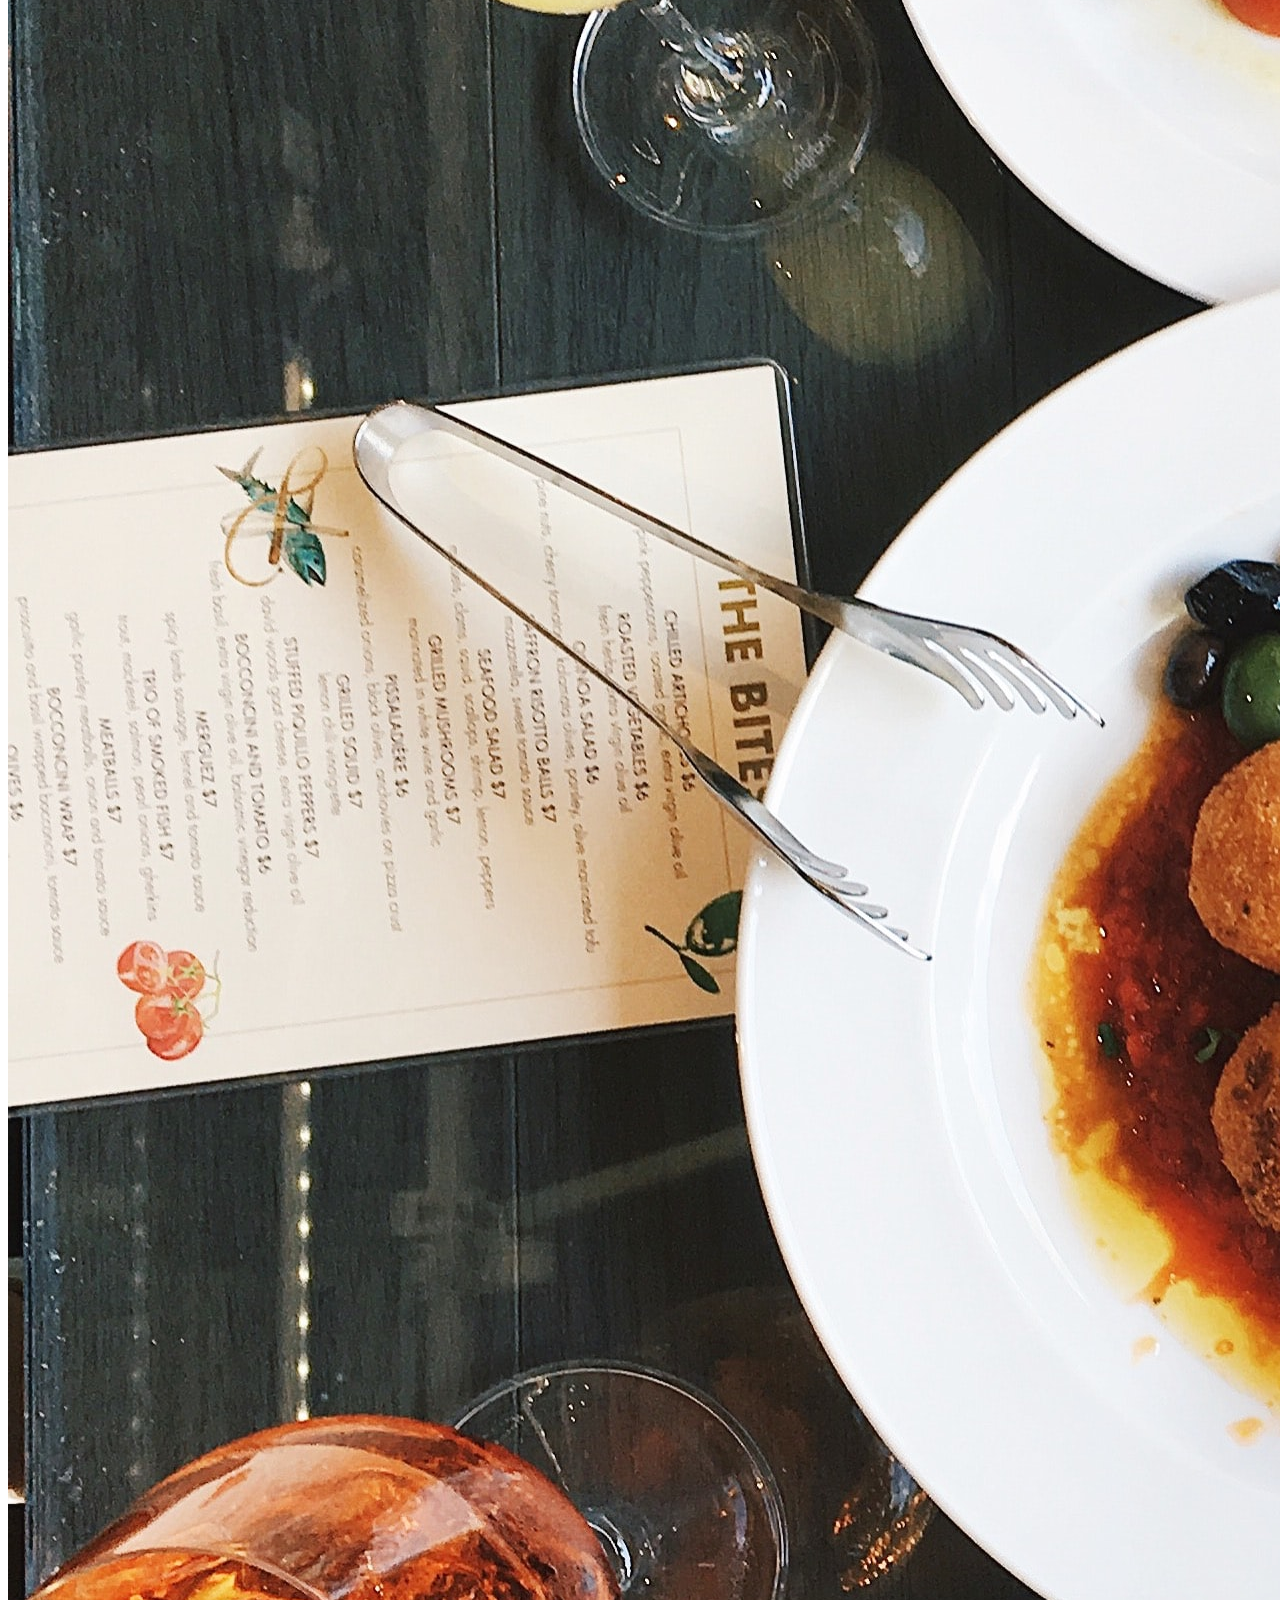
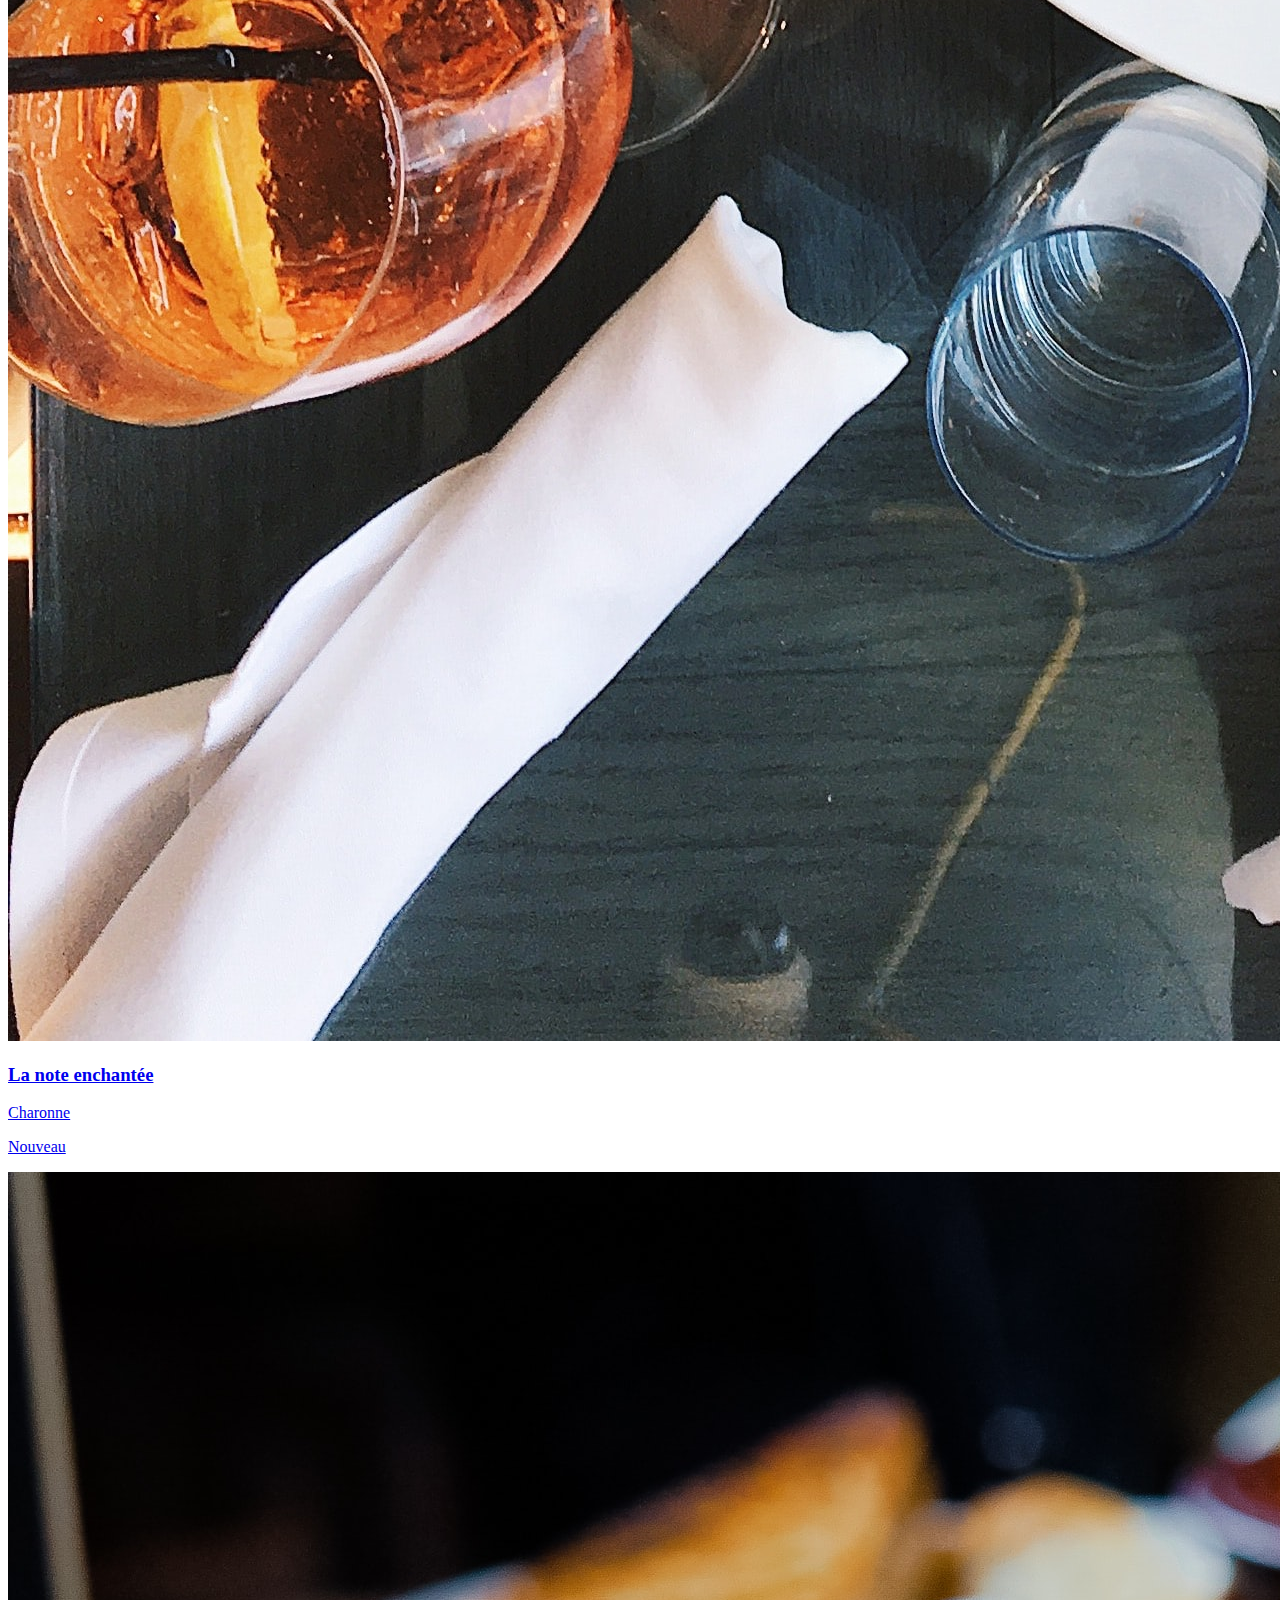
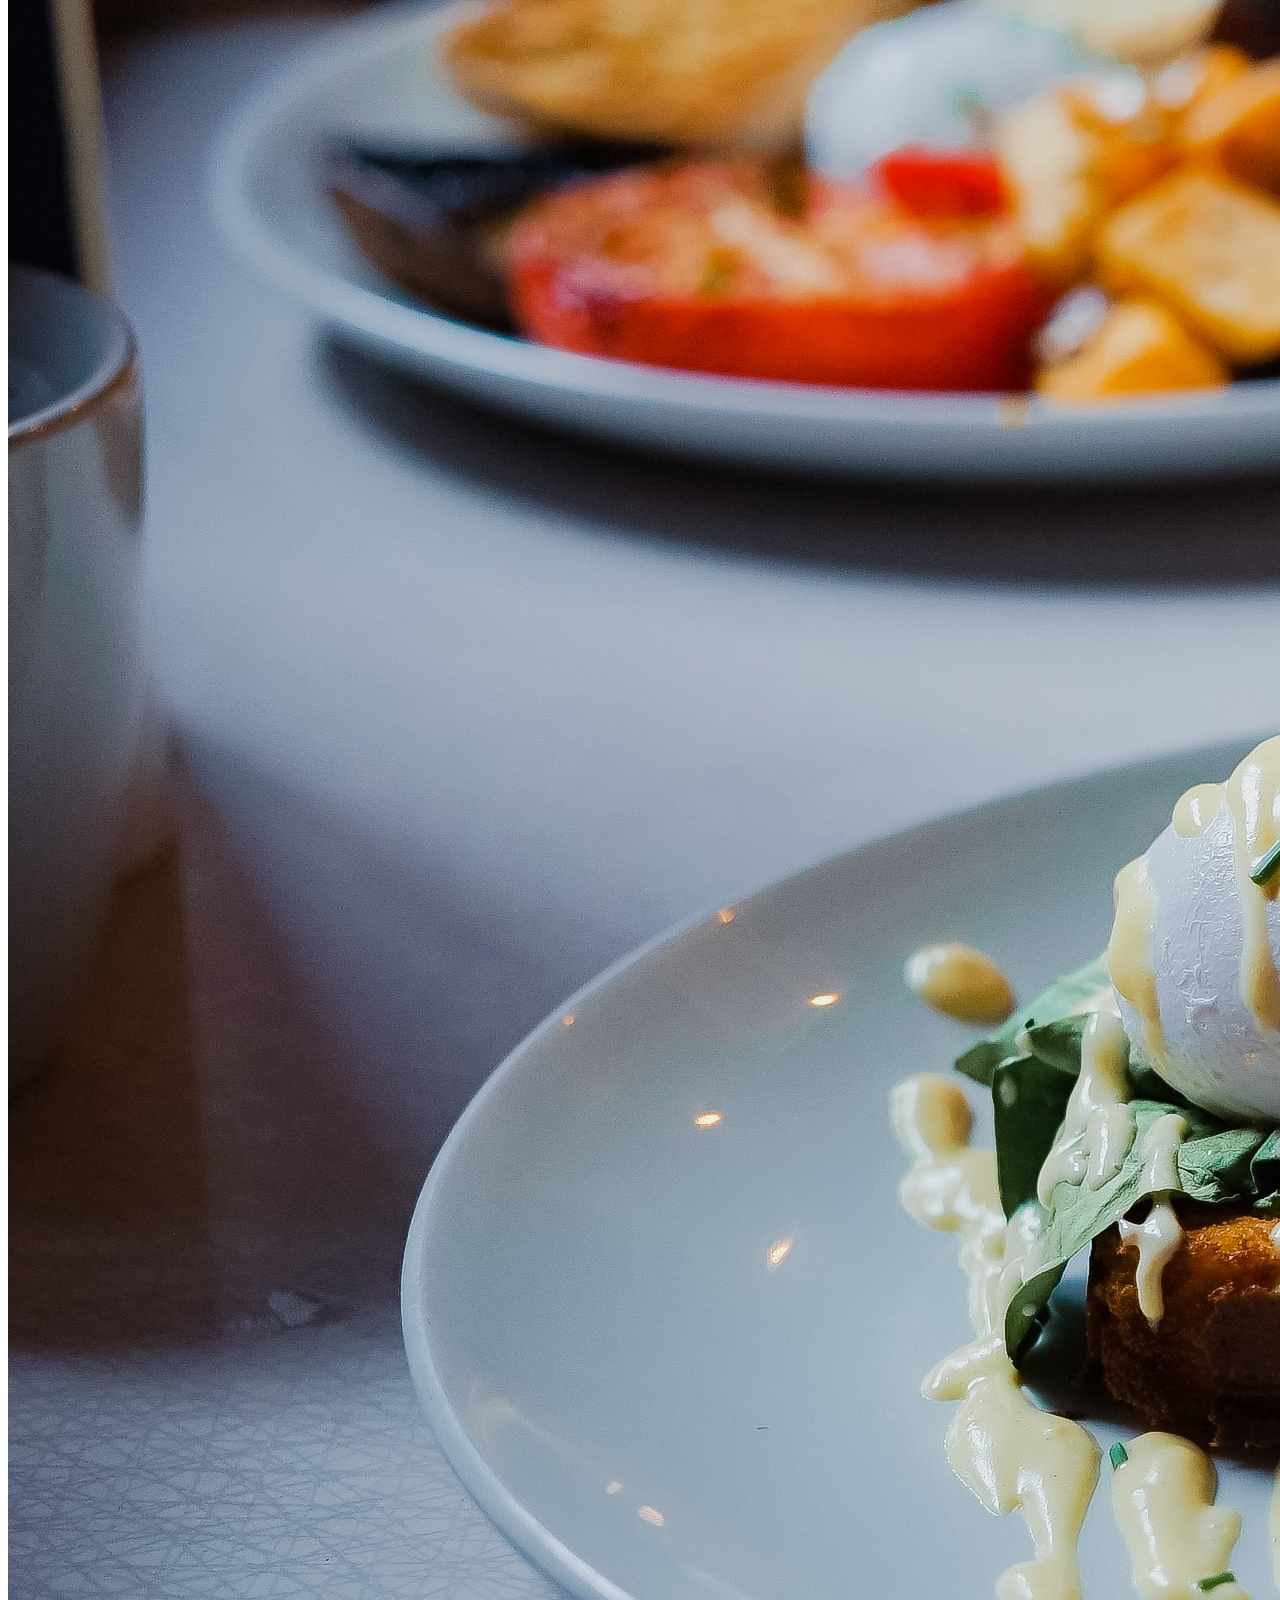
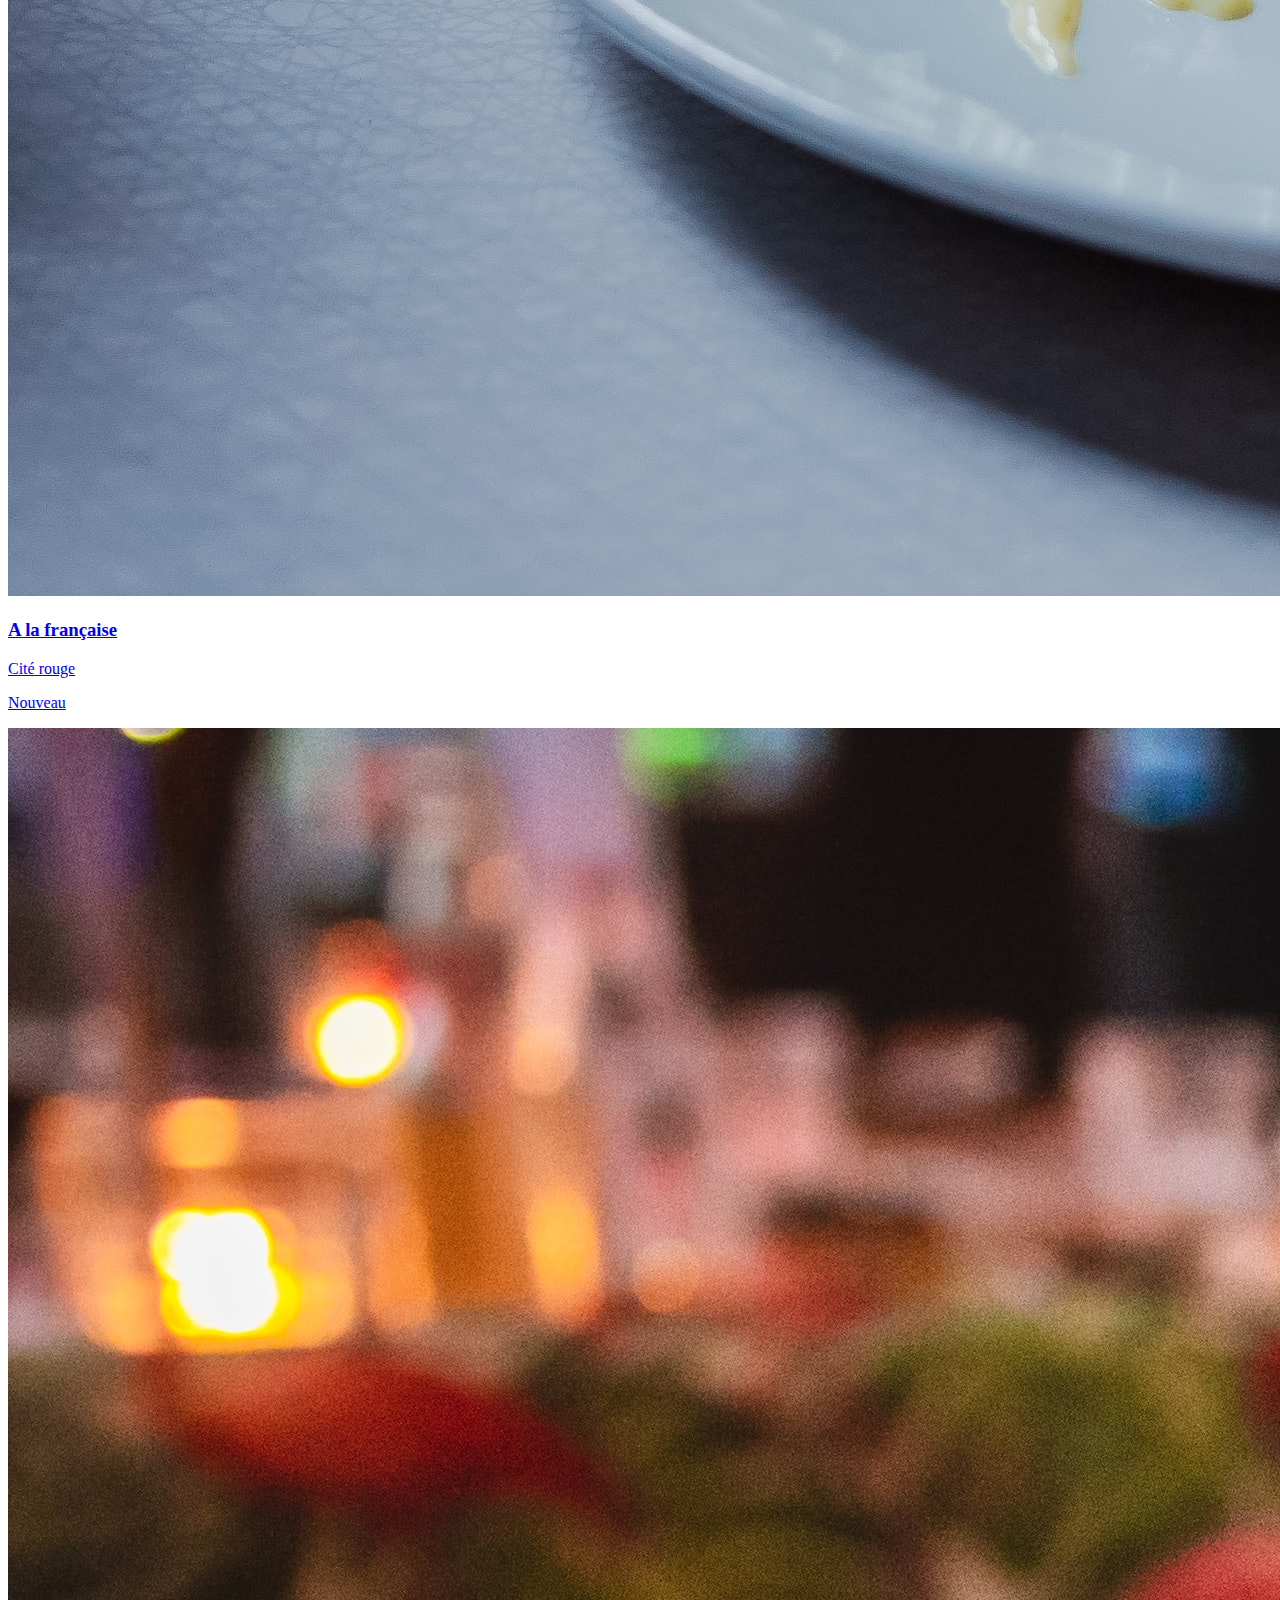
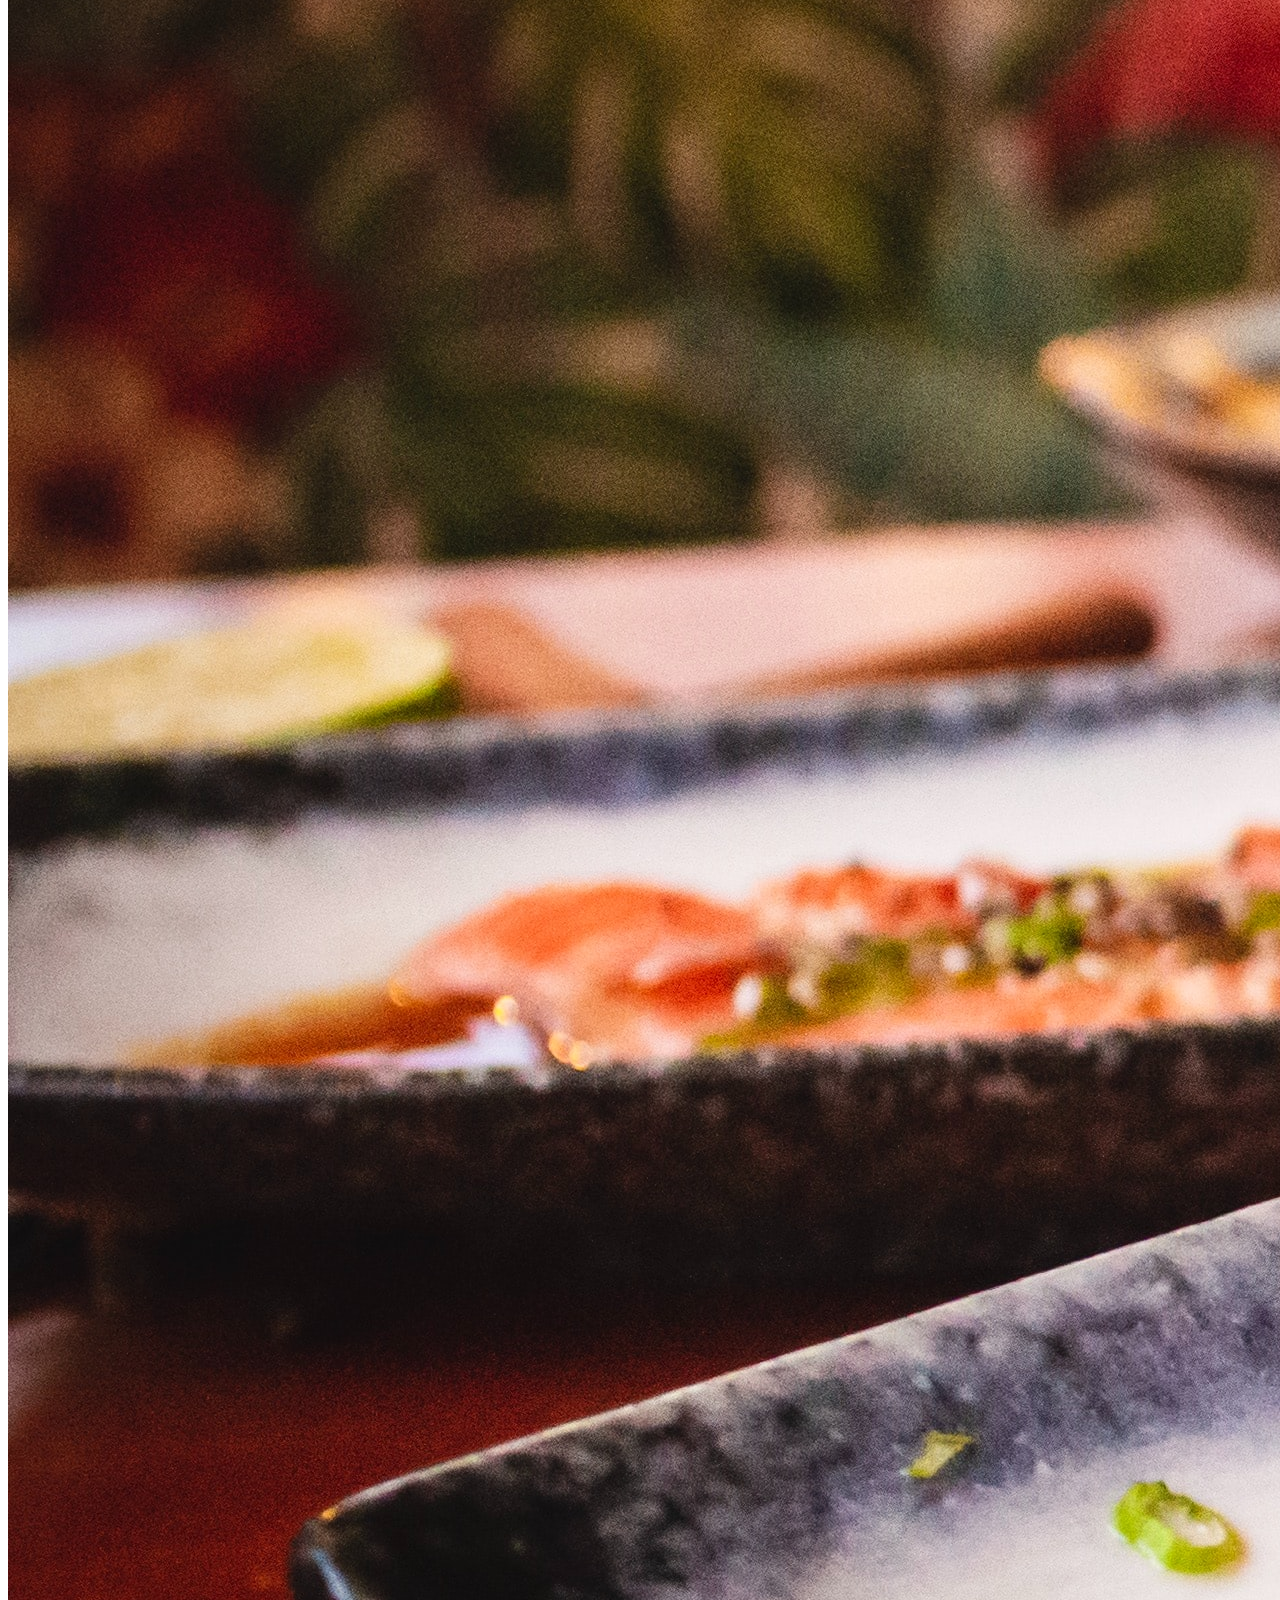
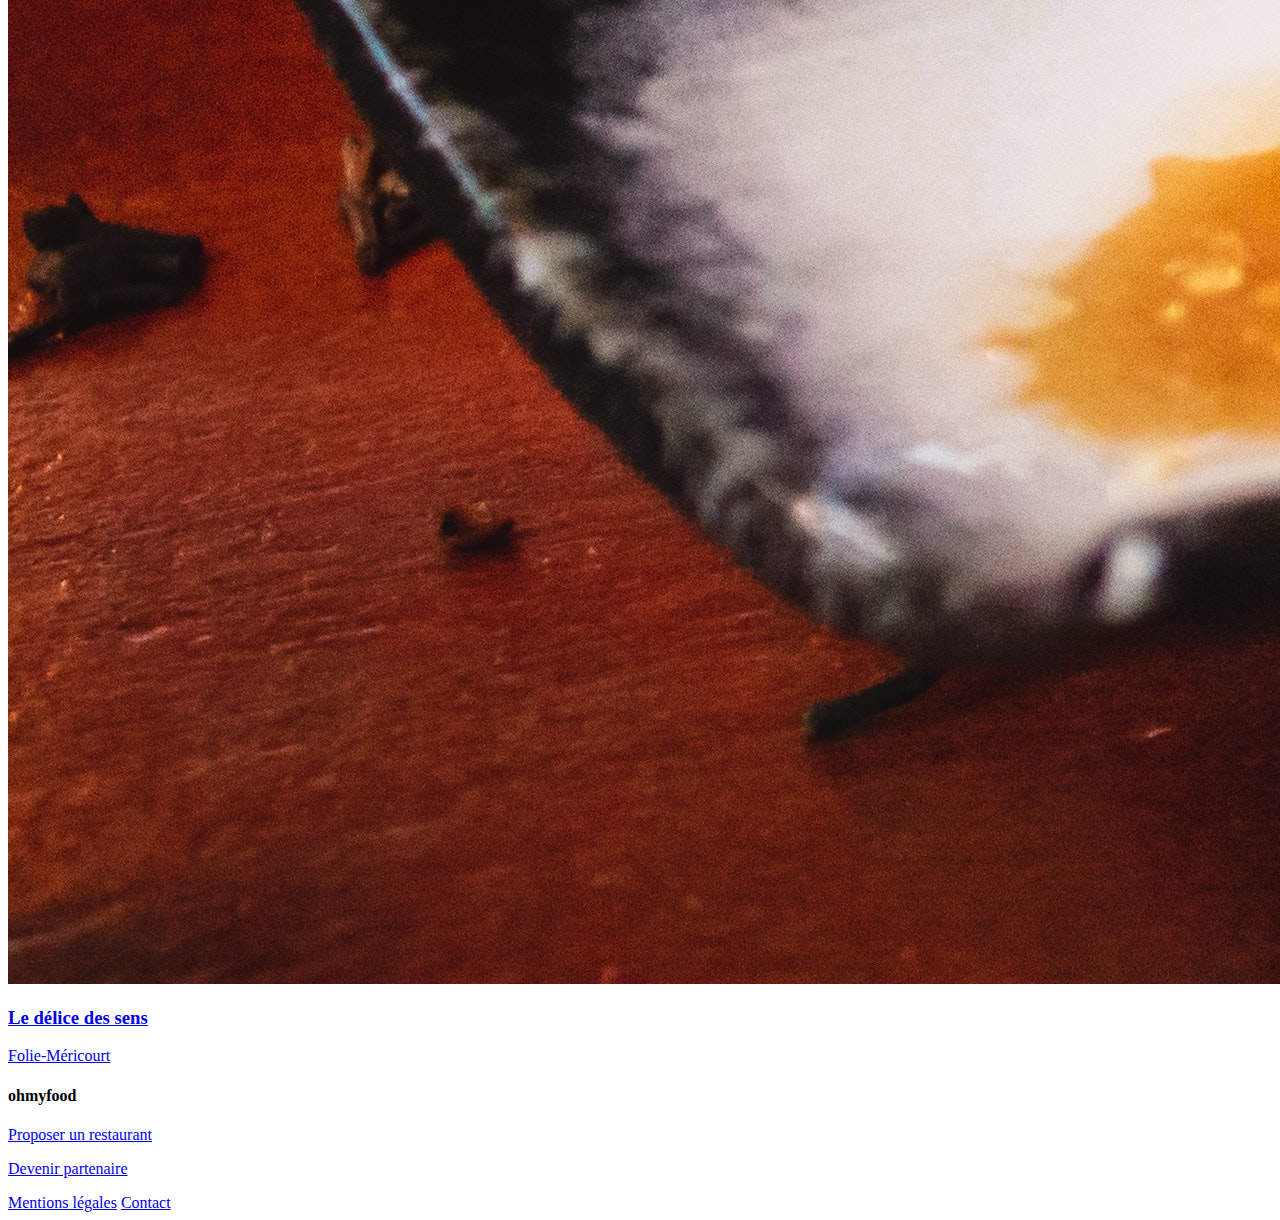
==== commit 7ff09803: "Addition of the footer, home page completed but still no responsive" ====
--- a/index.html
+++ b/index.html
@@ -113,7 +113,17 @@
         </section>
     </main>
     <footer>
-
+        <h4>ohmyfood</h4>
+        <a href="#" class="footer-link">
+            <i class="fa-solid fa-utensils"></i>
+            <p>Proposer un restaurant</p>
+        </a>
+        <a href="#" class="footer-link">
+            <i class="fa-solid fa-handshake-angle"></i>
+            <p>Devenir partenaire</p>
+        </a>
+        <a href="#">Mentions légales</a>
+        <a href="#">Contact</a>
     </footer>
 </body>
 
--- a/Public/css/style.css
+++ b/Public/css/style.css
@@ -64,10 +64,13 @@
   }
 }
 @keyframes btnActiveEffect {
-  from {
+  0% {
     transform: rotate(0);
   }
-  to {
+  10% {
+    transform: rotate(15deg);
+  }
+  100% {
     transform: translate(-20px, -50px) rotate(110deg);
   }
 }
@@ -92,6 +95,7 @@
   -webkit-box-shadow: 1px 10px 9px 1px rgba(0, 0, 0, 0.24);
   -moz-box-shadow: 1px 10px 9px 1px rgba(0, 0, 0, 0.24);
   z-index: 3;
+  transition: 0.5s cubic-bezier(1, 0.18, 0.5, 0.81);
 }
 .btn::after {
   content: "";
@@ -107,10 +111,85 @@
 .btn:not(:active):hover {
   animation: btnHoverEffect 0.5s infinite cubic-bezier(1, 0.14, 0.43, 0.83) alternate;
 }
+.btn:active {
+  transform: scaleX(1.1);
+}
 .btn:active::after {
-  animation: btnActiveEffect 0.4s ease-in-out forwards;
+  animation: btnActiveEffect 0.5s ease-in-out forwards;
 }
 
+@media screen and (max-width: 600px) {
+  footer {
+    padding: 20px;
+    background-color: rgb(53, 53, 53);
+    display: flex;
+    flex-direction: column;
+    align-items: start;
+    gap: 5px;
+  }
+  footer a {
+    color: white;
+    font-size: 14px;
+    position: relative;
+    transition: 0.4s ease-in-out;
+  }
+  footer a:nth-child(3) i {
+    font-size: 9px;
+  }
+  footer a:hover {
+    transform: translateX(15px);
+  }
+  footer a:hover::before {
+    opacity: 1;
+  }
+  footer a:hover::after {
+    transform: scaleX(1);
+  }
+  footer a::before {
+    content: "";
+    position: absolute;
+    width: 10px;
+    height: 10px;
+    border-radius: 10px;
+    background-color: white;
+    left: -15px;
+    top: 2.5px;
+    opacity: 0;
+    transition: 0.4s ease-in-out;
+  }
+  footer a::after {
+    content: "";
+    position: absolute;
+    height: 2px;
+    background-color: white;
+    width: 100%;
+    bottom: -1px;
+    left: 0;
+    transform: scaleX(0);
+    transform-origin: left;
+    transition: 0.4s ease-in-out;
+  }
+  footer i {
+    color: white;
+    font-size: 12px;
+    transform: translateY(2px);
+    margin-right: 10px;
+  }
+  footer p {
+    font-size: 14px;
+    white-space: nowrap;
+  }
+  h4 {
+    font-family: "fonts-header";
+    color: white;
+    margin: 5px 0;
+    font-size: 18px;
+    letter-spacing: 1px;
+  }
+  .footer-link {
+    display: flex;
+  }
+}
 @media screen and (max-width: 600px) {
   header {
     padding-top: 20px;
@@ -281,6 +360,7 @@
     font-size: 30px;
     color: #9356DC;
     opacity: 0;
+    transform-origin: bottom;
   }
   .restaurants__card__grid-container--heart-animation i:last-child:hover {
     opacity: 1;
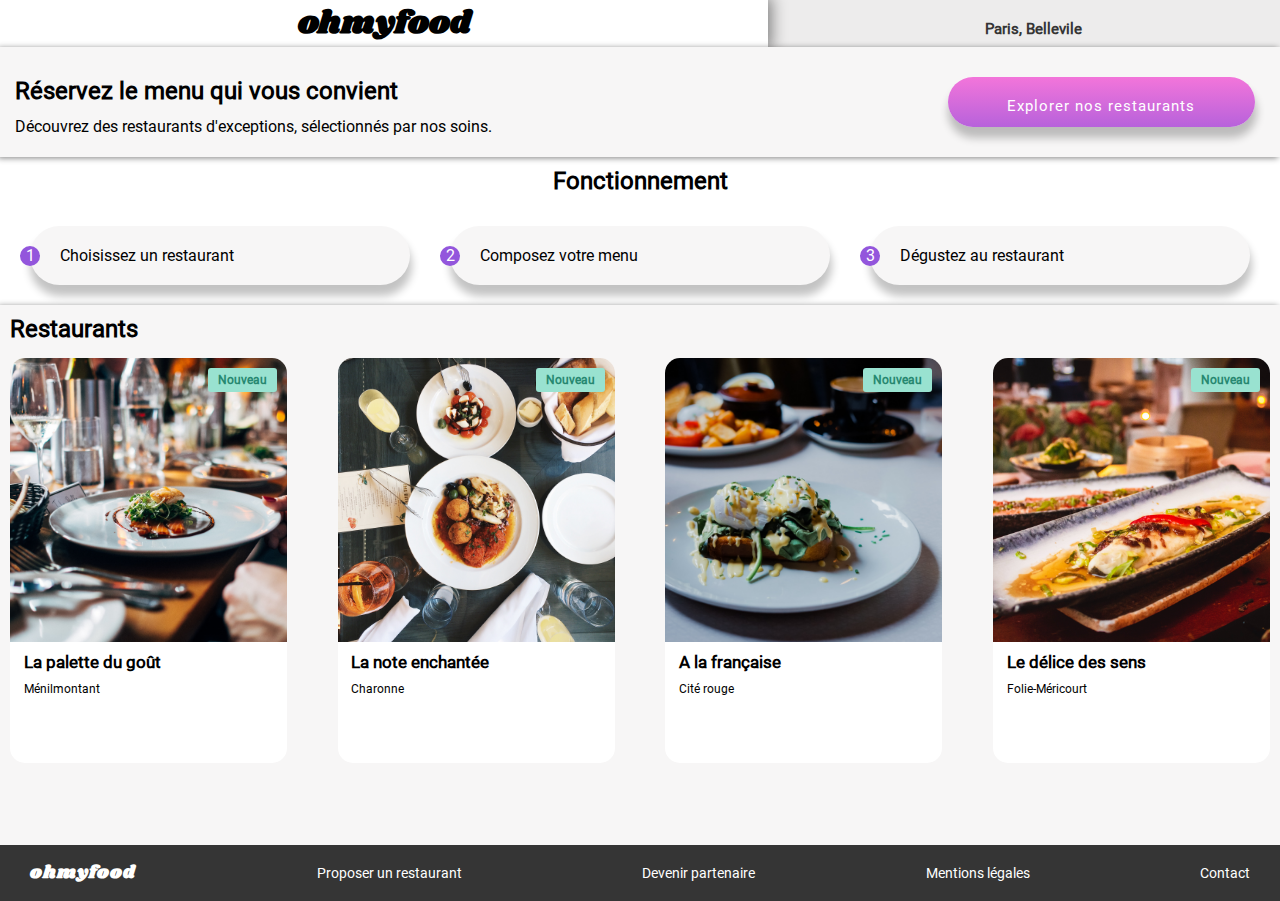
==== commit ef49c99c: "Improved the desktop version, and improved the active animation on the button" ====
--- a/index.html
+++ b/index.html
@@ -23,7 +23,9 @@
                 <p>Paris, Bellevile</p>
             </div>
             <div class="restaurants-search__button-bloc">
-                <p><strong>Réservez le menu qui vous convient</strong></p>
+                <p>
+                    <strong>Réservez le menu qui vous convient</strong>
+                </p>
                 <p>Découvrez des restaurants d'exceptions, sélectionnés par nos soins.</p>
                 <button class="btn">Explorer nos restaurants</button>
             </div>
@@ -49,7 +51,7 @@
         <section class="restaurants">
             <h2>Restaurants</h2>
             <div class="restaurants__cards-display">
-                <a href="#" class="restaurants__card">
+                <a href="./PagesHTML/paletteDuGout.html" class="restaurants__card">
                     <div class="restaurants__card__img-container">
                         <p>Nouveau</p>
                         <img src="./assets/images/jay-wennington-N_Y88TWmGwA-unsplash.jpg"
--- a/Public/css/style.css
+++ b/Public/css/style.css
@@ -13,35 +13,43 @@
 /*TOOLS*/
 /***********************Gradients**************************/
 /***********************Shadows****************************/
-@media screen and (max-width: 600px) {
-  * {
-    margin: 0;
-    padding: 0;
-    box-sizing: border-box;
-    font-family: "main-fonts";
-    text-align: center;
-  }
-  *::selection {
-    background-color: #9356DC;
-    color: white;
-  }
-  h1 {
-    font-family: "fonts-header";
-  }
-  i {
-    color: rgb(53, 53, 53);
-    transition: 0.3s;
-  }
-  a {
-    text-decoration: none;
-    color: black;
-  }
-  img {
-    width: 100%;
-    height: 100%;
-    object-fit: cover;
-  }
-}
+@media screen and (min-width: 1024px) {
+  body {
+    height: 1vh;
+  }
+}
+* {
+  margin: 0;
+  padding: 0;
+  box-sizing: border-box;
+  font-family: "main-fonts";
+  text-align: center;
+}
+*::selection {
+  background-color: #9356DC;
+  color: white;
+}
+
+h1 {
+  font-family: "fonts-header";
+}
+
+i {
+  color: rgb(53, 53, 53);
+  transition: 0.3s;
+}
+
+a {
+  text-decoration: none;
+  color: black;
+}
+
+img {
+  width: 100%;
+  height: 100%;
+  object-fit: cover;
+}
+
 /*COLORS*/
 /**********************Text Colors*************************/
 /*******************Background Shades**********************/
@@ -72,6 +80,20 @@
   }
   100% {
     transform: translate(-20px, -50px) rotate(110deg);
+  }
+}
+@keyframes btnActiveScale {
+  0% {
+    transform: scaleX(1);
+  }
+  25% {
+    transform: scaleX(0.85);
+  }
+  75% {
+    transform: scaleX(1.15);
+  }
+  100% {
+    transform: scaleX(1.1);
   }
 }
 /*COLORS*/
@@ -95,276 +117,491 @@
   -webkit-box-shadow: 1px 10px 9px 1px rgba(0, 0, 0, 0.24);
   -moz-box-shadow: 1px 10px 9px 1px rgba(0, 0, 0, 0.24);
   z-index: 3;
-  transition: 0.5s cubic-bezier(1, 0.18, 0.5, 0.81);
 }
 .btn::after {
   content: "";
   position: absolute;
-  width: 300px;
-  height: 300px;
+  height: 600px;
+  width: 700px;
   background: rgb(227, 56, 134);
   background: linear-gradient(0deg, rgb(227, 56, 134) 12%, rgb(147, 86, 220) 60%, rgb(255, 121, 218) 75%);
-  top: -70px;
+  top: -160px;
+  z-index: -1;
   left: -50px;
-  z-index: -1;
+}
+@media screen and (max-width: 1024px) {
+  .btn::after {
+    height: 300px;
+    width: 300px;
+    top: -70px;
+  }
 }
 .btn:not(:active):hover {
   animation: btnHoverEffect 0.5s infinite cubic-bezier(1, 0.14, 0.43, 0.83) alternate;
 }
 .btn:active {
-  transform: scaleX(1.1);
+  animation: btnActiveScale 0.6s ease-in-out forwards;
 }
 .btn:active::after {
   animation: btnActiveEffect 0.5s ease-in-out forwards;
 }
 
-@media screen and (max-width: 600px) {
-  footer {
-    padding: 20px;
-    background-color: rgb(53, 53, 53);
+.restaurants {
+  padding: 10px;
+  background-color: #F7F6F6;
+  z-index: 1;
+  box-shadow: -2px 1px 6px 0px rgba(0, 0, 0, 0.49);
+  -webkit-box-shadow: -2px 1px 6px 0px rgba(0, 0, 0, 0.49);
+  -moz-box-shadow: -2px 1px 6px 0px rgba(0, 0, 0, 0.49);
+}
+@media screen and (min-width: 1024px) {
+  .restaurants {
+    padding: 10px 10px;
+    height: 60vh;
+  }
+}
+.restaurants h2 {
+  text-align: left;
+  margin-bottom: 15px;
+}
+@media screen and (min-width: 1024px) {
+  .restaurants__cards-display {
     display: flex;
-    flex-direction: column;
-    align-items: start;
-    gap: 5px;
-  }
-  footer a {
-    color: white;
-    font-size: 14px;
-    position: relative;
-    transition: 0.4s ease-in-out;
-  }
-  footer a:nth-child(3) i {
-    font-size: 9px;
-  }
-  footer a:hover {
-    transform: translateX(15px);
-  }
-  footer a:hover::before {
-    opacity: 1;
-  }
-  footer a:hover::after {
-    transform: scaleX(1);
-  }
-  footer a::before {
-    content: "";
-    position: absolute;
-    width: 10px;
-    height: 10px;
-    border-radius: 10px;
-    background-color: white;
-    left: -15px;
-    top: 2.5px;
-    opacity: 0;
-    transition: 0.4s ease-in-out;
-  }
-  footer a::after {
-    content: "";
-    position: absolute;
-    height: 2px;
-    background-color: white;
-    width: 100%;
-    bottom: -1px;
-    left: 0;
-    transform: scaleX(0);
-    transform-origin: left;
-    transition: 0.4s ease-in-out;
-  }
-  footer i {
-    color: white;
-    font-size: 12px;
-    transform: translateY(2px);
-    margin-right: 10px;
-  }
-  footer p {
-    font-size: 14px;
-    white-space: nowrap;
-  }
-  h4 {
-    font-family: "fonts-header";
-    color: white;
-    margin: 5px 0;
-    font-size: 18px;
-    letter-spacing: 1px;
-  }
-  .footer-link {
+    flex-direction: row;
+    justify-content: space-between;
+  }
+}
+@media screen and (max-width: 1024px) {
+  .restaurants__cards-display {
     display: flex;
-  }
-}
-@media screen and (max-width: 600px) {
-  header {
-    padding-top: 20px;
-    box-shadow: 0px 0px 15px 3px rgba(0, 0, 0, 0.49);
-    -webkit-box-shadow: 0px 0px 15px 3px rgba(0, 0, 0, 0.49);
-    -moz-box-shadow: 0px 0px 15px 3px rgba(0, 0, 0, 0.49);
-  }
-}
-@media screen and (max-width: 600px) {
-  .restaurants-search {
-    display: flex;
-    flex-direction: column;
-    align-items: center;
-  }
-  .restaurants-search__location-info {
-    width: 100%;
-    display: flex;
-    background-color: #EDECEC;
-    color: rgb(53, 53, 53);
-    font-size: 15px;
-    font-weight: 700;
-    padding: 20px;
-    justify-content: center;
-    z-index: -3;
-  }
-  .restaurants-search__location-info i {
-    font-size: 15px;
-    margin-right: 18px;
-  }
-  .restaurants-search__button-bloc {
-    background-color: #F7F6F6;
-    padding: 20px;
-    display: flex;
-    flex-direction: column;
-    align-items: center;
-    gap: 20px;
-    padding-bottom: 55px;
-    box-shadow: -2px 1px 6px 0px rgba(0, 0, 0, 0.49);
-    -webkit-box-shadow: -2px 1px 6px 0px rgba(0, 0, 0, 0.49);
-    -moz-box-shadow: -2px 1px 6px 0px rgba(0, 0, 0, 0.49);
-    z-index: 1;
-  }
-  .restaurants-search strong {
-    font-size: 24px;
-    font-weight: 900;
-  }
-  .explanations {
-    padding: 50px 20px;
-    display: flex;
-    flex-direction: column;
-    align-items: center;
-    gap: 20px;
-  }
-  .explanations h2 {
-    align-self: start;
-  }
-  .explanations__step {
-    display: flex;
-    padding: 20px;
-    background-color: #F7F6F6;
-    border-radius: 45px;
-    box-shadow: 1px 10px 9px 1px rgba(0, 0, 0, 0.24);
-    transition: 0.3s;
-  }
-  .explanations__step:hover {
-    background-color: #F5EDFF;
-  }
-  .explanations__step-number {
-    position: absolute;
-    width: 20px;
-    height: 20px;
-    border-radius: 100%;
-    background-color: #9356DC;
-    color: white;
-    transform: translateX(-30px);
-  }
-  .explanations__step i {
-    margin-right: 10px;
-    font-size: 15px;
-  }
-  .explanations__step:hover i {
-    color: #9356DC;
-  }
-  .restaurants {
-    padding: 10px;
-    background-color: #F7F6F6;
-    z-index: 1;
-    box-shadow: -2px 1px 6px 0px rgba(0, 0, 0, 0.49);
-    -webkit-box-shadow: -2px 1px 6px 0px rgba(0, 0, 0, 0.49);
-    -moz-box-shadow: -2px 1px 6px 0px rgba(0, 0, 0, 0.49);
-  }
-  .restaurants h2 {
-    text-align: left;
-  }
+    flex-direction: row;
+    flex-wrap: wrap;
+    justify-content: space-around;
+    margin: 20px 0;
+  }
+}
+@media screen and (max-width: 768px) {
   .restaurants__cards-display {
     display: flex;
     flex-direction: column;
     align-items: center;
     margin: 20px 0;
-  }
+    flex-wrap: nowrap;
+  }
+}
+.restaurants__card {
+  background-color: white;
+  border-radius: 15px;
+  margin-bottom: 25px;
+  transition: 0.3s ease-in-out;
+}
+@media screen and (min-width: 1024px) {
   .restaurants__card {
-    background-color: white;
+    display: block;
+    position: relative;
+    height: 45vh;
+    width: 22%;
+  }
+}
+@media screen and (max-width: 1024px) {
+  .restaurants__card {
+    width: 45%;
+    height: 200px;
+  }
+}
+@media screen and (max-width: 768px) {
+  .restaurants__card {
     width: 90%;
-    height: 300px;
-    border-radius: 15px;
-    margin-bottom: 25px;
-    transition: 0.3s ease-in-out;
     display: flex;
     flex-direction: column;
     align-items: center;
   }
-  .restaurants__card:hover {
-    transform: scale(1.1);
-  }
-  .restaurants__card__img-container {
+}
+.restaurants__card:hover {
+  transform: scale(1.1);
+}
+.restaurants__card__img-container {
+  position: relative;
+  width: 100%;
+  height: 70%;
+}
+.restaurants__card__img-container p {
+  position: absolute;
+  right: 10px;
+  top: 10px;
+  padding: 5px 10px;
+  border-radius: 3px;
+  font-size: 12px;
+  font-weight: 600;
+  background-color: #99E2D0;
+  color: #278870;
+}
+.restaurants__card__img-container img {
+  border-radius: 15px 15px 0 0;
+}
+.restaurants__card__grid-container {
+  width: 100%;
+  height: 20%;
+  padding-left: 5%;
+  display: grid;
+  grid-template-columns: 70% 30%;
+  grid-template-rows: 1fr 1fr;
+  grid-template-areas: "sh hc" "sp hc";
+}
+.restaurants__card__grid-container h3 {
+  grid-area: sh;
+  text-align: left;
+  font-size: 17px;
+  font-weight: 900;
+  margin: 10px 0 5px;
+}
+.restaurants__card__grid-container p {
+  grid-area: sp;
+  text-align: left;
+  font-size: 12px;
+}
+.restaurants__card__grid-container--heart-animation {
+  grid-area: hc;
+  position: relative;
+  display: flex;
+  justify-content: center;
+  align-items: center;
+}
+.restaurants__card__grid-container--heart-animation i:first-child {
+  position: absolute;
+  font-size: 30px;
+}
+.restaurants__card__grid-container--heart-animation i:last-child {
+  position: absolute;
+  font-size: 30px;
+  color: #9356DC;
+  opacity: 0;
+  transform-origin: bottom;
+}
+.restaurants__card__grid-container--heart-animation i:last-child:hover {
+  opacity: 1;
+}
+
+footer {
+  display: flex;
+  padding: 20px;
+  background-color: rgb(53, 53, 53);
+}
+@media screen and (min-width: 1024px) {
+  footer {
+    justify-content: space-between;
+    align-items: center;
+    padding: 10px 30px;
+  }
+}
+@media screen and (max-width: 1024px) {
+  footer {
+    flex-direction: column;
+    align-items: start;
+    gap: 10px;
+    height: 130px;
     position: relative;
+  }
+}
+@media screen and (max-width: 678px) {
+  footer {
+    gap: 5px;
+    height: unset;
+  }
+}
+footer a {
+  color: white;
+  font-size: 14px;
+  position: relative;
+  transition: 0.4s ease-in-out;
+}
+footer a:nth-child(3) i {
+  font-size: 9px;
+}
+@media screen and (min-width: 768px) and (max-width: 1024px) {
+  footer a:nth-child(4) {
+    position: absolute;
+    bottom: 46px;
+    left: 50%;
+  }
+  footer a:nth-child(5) {
+    position: absolute;
+    bottom: 20px;
+    left: 50%;
+  }
+}
+@media screen and (min-width: 1024px) {
+  footer a:hover {
+    transform: translateX(-15px);
+  }
+}
+@media screen and (max-width: 1024px) {
+  footer a:hover {
+    transform: translateX(15px);
+  }
+}
+footer a:hover::before {
+  opacity: 1;
+}
+footer a:hover::after {
+  transform: scaleX(1);
+}
+footer a::before {
+  content: "";
+  position: absolute;
+  width: 10px;
+  height: 10px;
+  border-radius: 10px;
+  background-color: white;
+  left: -15px;
+  top: 2.5px;
+  opacity: 0;
+  transition: 0.4s ease-in-out;
+}
+footer a::after {
+  content: "";
+  position: absolute;
+  height: 2px;
+  background-color: white;
+  width: 100%;
+  bottom: 0px;
+  left: 0;
+  transform: scaleX(0);
+  transform-origin: left;
+  transition: 0.4s ease-in-out;
+}
+@media screen and (max-width: 1024px) {
+  footer a::after {
+    bottom: -1px;
+  }
+}
+footer i {
+  color: white;
+  font-size: 12px;
+  transform: translateY(2px);
+  margin-right: 10px;
+}
+footer p {
+  font-size: 14px;
+  white-space: nowrap;
+}
+
+h4 {
+  font-family: "fonts-header";
+  color: white;
+  margin: 5px 0;
+  font-size: 18px;
+  letter-spacing: 1px;
+}
+
+.footer-link {
+  display: flex;
+}
+
+header {
+  box-shadow: 0px 0px 15px 3px rgba(0, 0, 0, 0.49);
+  -webkit-box-shadow: 0px 0px 15px 3px rgba(0, 0, 0, 0.49);
+  -moz-box-shadow: 0px 0px 15px 3px rgba(0, 0, 0, 0.49);
+  width: 60%;
+  top: 0;
+  left: 0;
+}
+@media screen and (max-width: 1024px) {
+  header {
     width: 100%;
-    height: 80%;
-  }
-  .restaurants__card__img-container p {
+  }
+}
+@media screen and (max-width: 768px) {
+  header {
+    padding-top: 20px;
+  }
+}
+header i {
+  position: absolute;
+  top: 35px;
+  left: 15px;
+  font-size: 20px;
+}
+header i:nth-child(1):hover {
+  opacity: 0;
+}
+header i:nth-child(1):hover + #purple {
+  opacity: 1;
+}
+
+#purple {
+  color: #9356DC;
+  opacity: 0;
+  z-index: -1;
+}
+
+.restaurants-search {
+  width: 100%;
+  display: flex;
+  flex-direction: column;
+  align-items: center;
+}
+.restaurants-search__location-info {
+  display: flex;
+  background-color: #EDECEC;
+  color: rgb(53, 53, 53);
+  font-size: 15px;
+  font-weight: 700;
+  padding: 20px;
+  justify-content: center;
+  z-index: -3;
+}
+@media screen and (min-width: 1024px) {
+  .restaurants-search__location-info {
+    width: 40%;
     position: absolute;
-    right: 10px;
-    top: 10px;
-    padding: 5px 10px;
-    border-radius: 3px;
-    font-size: 12px;
-    font-weight: 600;
-    background-color: #99E2D0;
-    color: #278870;
-  }
-  .restaurants__card__img-container img {
-    border-radius: 15px 15px 0 0;
-  }
-  .restaurants__card__grid-container {
+    top: 0;
+    right: 0;
+  }
+}
+@media screen and (max-width: 1024px) {
+  .restaurants-search__location-info {
     width: 100%;
-    height: 20%;
-    padding-left: 5%;
+  }
+}
+.restaurants-search__location-info i {
+  font-size: 15px;
+  margin-right: 18px;
+}
+.restaurants-search__button-bloc {
+  background-color: #F7F6F6;
+  width: 100%;
+  padding: 10px 20px;
+  box-shadow: -2px 1px 6px 0px rgba(0, 0, 0, 0.49);
+  -webkit-box-shadow: -2px 1px 6px 0px rgba(0, 0, 0, 0.49);
+  -moz-box-shadow: -2px 1px 6px 0px rgba(0, 0, 0, 0.49);
+  z-index: 1;
+  display: grid;
+  grid-template-columns: 75% 25%;
+  grid-template-rows: 1fr 1fr;
+  grid-template-areas: "hdr btn" "txt btn";
+}
+@media screen and (max-width: 1024px) {
+  .restaurants-search__button-bloc {
+    padding: 20px;
+    gap: 20px;
+    padding-bottom: 55px;
+    display: flex;
+    flex-direction: column;
+    align-items: center;
+  }
+}
+@media screen and (min-width: 1024px) {
+  .restaurants-search__button-bloc {
+    height: 110px;
+    padding: 30px 25px;
+  }
+  .restaurants-search__button-bloc p:nth-child(2) {
+    grid-area: txt;
+    position: absolute;
+    left: 15px;
+    transform: translateY(40px);
+  }
+}
+.restaurants-search strong {
+  font-size: 24px;
+  font-weight: 900;
+}
+@media screen and (min-width: 1024px) {
+  .restaurants-search strong {
+    grid-area: hdr;
+    position: absolute;
+    left: 15px;
+  }
+}
+.restaurants-search button {
+  grid-area: btn;
+}
+
+.explanations {
+  padding: 40px 30px;
+}
+@media screen and (min-width: 768px) {
+  .explanations {
+    padding: 10px 30px 20px;
     display: grid;
-    grid-template-columns: 70% 30%;
+    grid-template-columns: 1fr 1fr 1fr;
     grid-template-rows: 1fr 1fr;
-    grid-template-areas: "sh hc" "sp hc";
-  }
-  .restaurants__card__grid-container h3 {
-    grid-area: sh;
-    text-align: left;
-    font-size: 17px;
-    font-weight: 900;
-    margin: 10px 0 5px;
-  }
-  .restaurants__card__grid-container p {
-    grid-area: sp;
-    text-align: left;
-    font-size: 12px;
-  }
-  .restaurants__card__grid-container--heart-animation {
-    grid-area: hc;
-    position: relative;
+    grid-template-areas: "hdr hdr hdr" "bt1 bt2 bt3";
+    gap: 0 40px;
+  }
+}
+@media screen and (max-width: 768px) {
+  .explanations {
     display: flex;
+    flex-direction: column;
+    align-items: center;
+    gap: 20px;
+    padding: 50px 20px;
+  }
+}
+@media screen and (min-width: 768px) {
+  .explanations h2 {
+    grid-area: hdr;
+  }
+}
+@media screen and (max-width: 768px) {
+  .explanations h2 {
+    align-self: start;
+  }
+}
+.explanations__step {
+  display: flex;
+  padding: 20px;
+  background-color: #F7F6F6;
+  border-radius: 45px;
+  box-shadow: 1px 10px 9px 1px rgba(0, 0, 0, 0.24);
+  transition: 0.3s;
+}
+@media screen and (min-width: 768px) {
+  .explanations__step:nth-child(2) {
+    grid-area: bt1;
+  }
+  .explanations__step:nth-child(3) {
+    grid-area: bt2;
+  }
+  .explanations__step:nth-child(4) {
+    grid-area: bt3;
+  }
+}
+@media screen and (max-width: 768px) {
+  .explanations__step {
+    width: 75%;
     justify-content: center;
-    align-items: center;
-  }
-  .restaurants__card__grid-container--heart-animation i:first-child {
-    position: absolute;
-    font-size: 30px;
-  }
-  .restaurants__card__grid-container--heart-animation i:last-child {
-    position: absolute;
-    font-size: 30px;
-    color: #9356DC;
-    opacity: 0;
-    transform-origin: bottom;
-  }
-  .restaurants__card__grid-container--heart-animation i:last-child:hover {
-    opacity: 1;
-  }
+  }
+}
+.explanations__step:hover {
+  background-color: #F5EDFF;
+}
+.explanations__step-number {
+  position: absolute;
+  width: 20px;
+  height: 20px;
+  border-radius: 100%;
+  background-color: #9356DC;
+  color: white;
+}
+@media screen and (min-width: 768px) {
+  .explanations__step-number {
+    transform: translateX(-30px);
+  }
+}
+@media screen and (max-width: 768px) {
+  .explanations__step-number {
+    left: 13.5%;
+  }
+}
+.explanations__step i {
+  margin-right: 10px;
+  font-size: 15px;
+}
+.explanations__step:hover i {
+  color: #9356DC;
 }
 
 /*# sourceMappingURL=style.css.map */
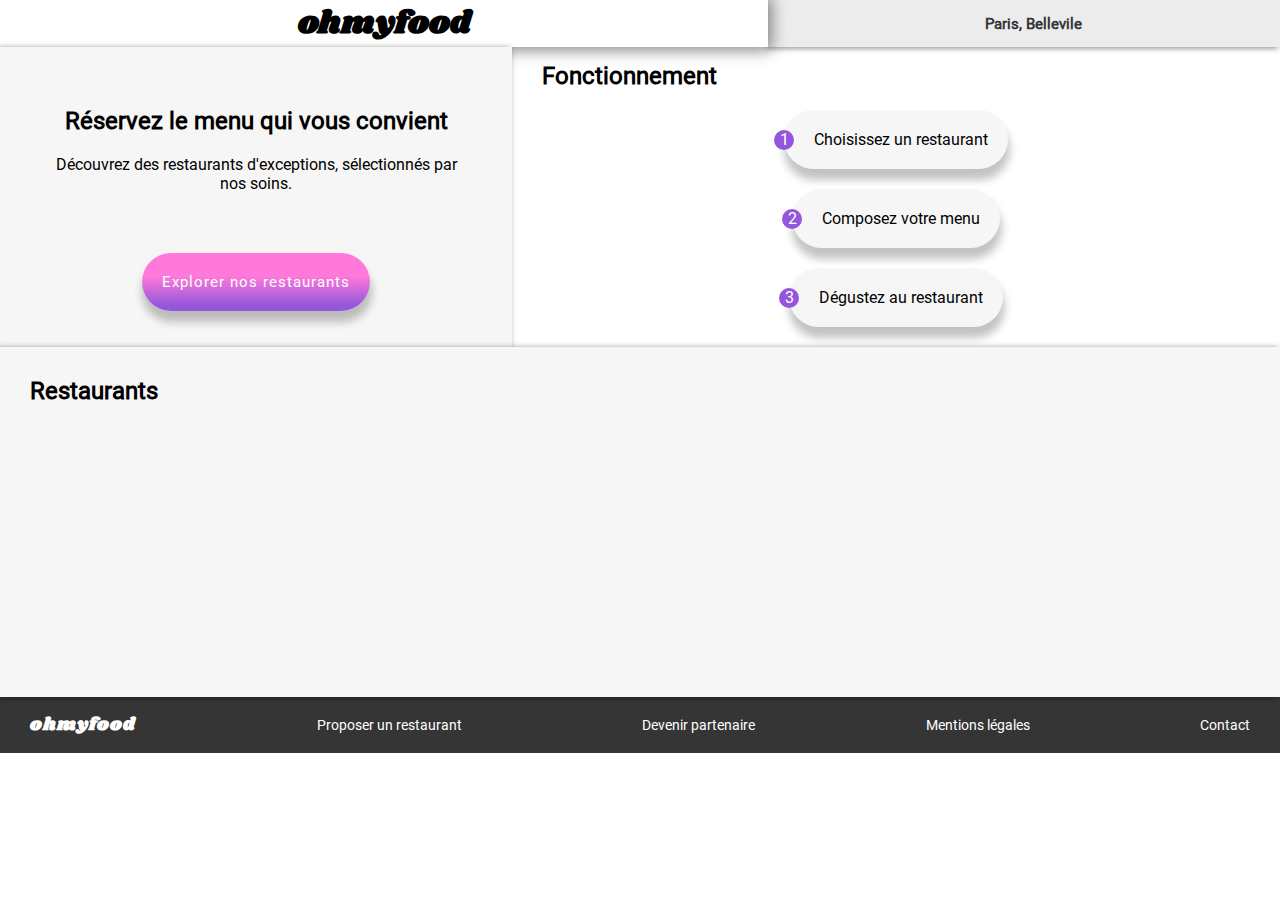
==== commit 8377b5b6: "Addition of the animations one the choices and the responsive part on the menu pages" ====
--- a/index.html
+++ b/index.html
@@ -13,10 +13,10 @@
 </head>
 
 <body>
-    <header>
+    <header id="home-header">
         <h1>ohmyfood</h1>
     </header>
-    <main>
+    <main id="home">
         <section class="restaurants-search">
             <div class="restaurants-search__location-info">
                 <i class="fa-solid fa-location-dot"></i>
@@ -66,7 +66,7 @@
                         </div>
                     </div>
                 </a>
-                <a href="#" class="restaurants__card">
+                <a href="./PagesHTML/noteEnchantée.html" class="restaurants__card">
                     <div class="restaurants__card__img-container">
                         <p>Nouveau</p>
                         <img src="./assets/images/stil-u2Lp8tXIcjw-unsplash.jpg"
@@ -81,7 +81,7 @@
                         </div>
                     </div>
                 </a>
-                <a href="#" class="restaurants__card">
+                <a href="./PagesHTML/àLaFrançaise.html" class="restaurants__card">
                     <div class="restaurants__card__img-container">
                         <p>Nouveau</p>
                         <img src="./assets/images/toa-heftiba-DQKerTsQwi0-unsplash.jpg"
@@ -96,7 +96,7 @@
                         </div>
                     </div>
                 </a>
-                <a href="#" class="restaurants__card">
+                <a href="./PagesHTML/déliceDesSens.html" class="restaurants__card">
                     <div class="restaurants__card__img-container">
                         <p>Nouveau</p>
                         <img src="./assets/images/louis-hansel-shotsoflouis-qNBGVyOCY8Q-unsplash.jpg"
--- a/Public/css/style.css
+++ b/Public/css/style.css
@@ -14,8 +14,9 @@
 /***********************Gradients**************************/
 /***********************Shadows****************************/
 @media screen and (min-width: 1024px) {
-  body {
-    height: 1vh;
+  #home {
+    height: 650px;
+    width: 100%;
   }
 }
 * {
@@ -26,7 +27,7 @@
   text-align: center;
 }
 *::selection {
-  background-color: #9356DC;
+  background-color: #9356dc;
   color: white;
 }
 
@@ -86,7 +87,7 @@
   0% {
     transform: scaleX(1);
   }
-  25% {
+  15% {
     transform: scaleX(0.85);
   }
   75% {
@@ -94,6 +95,36 @@
   }
   100% {
     transform: scaleX(1.1);
+  }
+}
+@keyframes mealsAppear {
+  from {
+    transform: translateX(-30%);
+    opacity: 0;
+  }
+  to {
+    transform: translateX(0);
+    opacity: 1;
+  }
+}
+@keyframes mealsAppear-desktop {
+  from {
+    transform: translateY(-30%);
+    opacity: 0;
+  }
+  to {
+    transform: translateY(0);
+    opacity: 1;
+  }
+}
+@keyframes titleAfterAnimation {
+  from {
+    transform: scaleX(0) translateX(45px);
+    opacity: 0;
+  }
+  to {
+    transform: scaleX(1) translateX(0);
+    opacity: 1;
   }
 }
 /*COLORS*/
@@ -121,20 +152,13 @@
 .btn::after {
   content: "";
   position: absolute;
-  height: 600px;
-  width: 700px;
-  background: rgb(227, 56, 134);
-  background: linear-gradient(0deg, rgb(227, 56, 134) 12%, rgb(147, 86, 220) 60%, rgb(255, 121, 218) 75%);
-  top: -160px;
   z-index: -1;
   left: -50px;
-}
-@media screen and (max-width: 1024px) {
-  .btn::after {
-    height: 300px;
-    width: 300px;
-    top: -70px;
-  }
+  height: 300px;
+  width: 300px;
+  top: -70px;
+  background: rgb(227, 56, 134);
+  background: linear-gradient(0deg, rgb(227, 56, 134) 5%, #9356dc 59%, #ff79da 69%);
 }
 .btn:not(:active):hover {
   animation: btnHoverEffect 0.5s infinite cubic-bezier(1, 0.14, 0.43, 0.83) alternate;
@@ -148,7 +172,7 @@
 
 .restaurants {
   padding: 10px;
-  background-color: #F7F6F6;
+  background-color: #f7f6f6;
   z-index: 1;
   box-shadow: -2px 1px 6px 0px rgba(0, 0, 0, 0.49);
   -webkit-box-shadow: -2px 1px 6px 0px rgba(0, 0, 0, 0.49);
@@ -156,8 +180,11 @@
 }
 @media screen and (min-width: 1024px) {
   .restaurants {
-    padding: 10px 10px;
-    height: 60vh;
+    padding: 30px;
+    height: 350px;
+    width: 100%;
+    position: absolute;
+    top: 347px;
   }
 }
 .restaurants h2 {
@@ -193,13 +220,15 @@
   background-color: white;
   border-radius: 15px;
   margin-bottom: 25px;
+  transform: translateX(-30%);
+  opacity: 0;
   transition: 0.3s ease-in-out;
 }
 @media screen and (min-width: 1024px) {
   .restaurants__card {
     display: block;
     position: relative;
-    height: 45vh;
+    height: 240px;
     width: 22%;
   }
 }
@@ -215,6 +244,38 @@
     display: flex;
     flex-direction: column;
     align-items: center;
+  }
+}
+.restaurants__card:nth-child(1) {
+  animation: mealsAppear-desktop 0.4s 0.1s ease-in-out forwards;
+}
+@media screen and (max-width: 768px) {
+  .restaurants__card:nth-child(1) {
+    animation: mealsAppear 0.4s 0.1s ease-in-out forwards;
+  }
+}
+.restaurants__card:nth-child(2) {
+  animation: mealsAppear-desktop 0.4s 0.3s ease-in-out forwards;
+}
+@media screen and (max-width: 768px) {
+  .restaurants__card:nth-child(2) {
+    animation: mealsAppear 0.4s 0.3s ease-in-out forwards;
+  }
+}
+.restaurants__card:nth-child(3) {
+  animation: mealsAppear-desktop 0.4s 0.5s ease-in-out forwards;
+}
+@media screen and (max-width: 768px) {
+  .restaurants__card:nth-child(3) {
+    animation: mealsAppear 0.4s 0.5s ease-in-out forwards;
+  }
+}
+.restaurants__card:nth-child(4) {
+  animation: mealsAppear-desktop 0.4s 0.7s ease-in-out forwards;
+}
+@media screen and (max-width: 768px) {
+  .restaurants__card:nth-child(4) {
+    animation: mealsAppear 0.4s 0.7s ease-in-out forwards;
   }
 }
 .restaurants__card:hover {
@@ -233,7 +294,7 @@
   border-radius: 3px;
   font-size: 12px;
   font-weight: 600;
-  background-color: #99E2D0;
+  background-color: #99e2d0;
   color: #278870;
 }
 .restaurants__card__img-container img {
@@ -274,7 +335,7 @@
 .restaurants__card__grid-container--heart-animation i:last-child {
   position: absolute;
   font-size: 30px;
-  color: #9356DC;
+  color: #9356dc;
   opacity: 0;
   transform-origin: bottom;
 }
@@ -282,7 +343,16 @@
   opacity: 1;
 }
 
+.fake-padding-bottom {
+  height: 26px;
+  width: 100%;
+  position: absolute;
+  background-color: #f7f6f6;
+  transform: translateY(-26px);
+}
+
 footer {
+  width: 100%;
   display: flex;
   padding: 20px;
   background-color: rgb(53, 53, 53);
@@ -292,6 +362,7 @@
     justify-content: space-between;
     align-items: center;
     padding: 10px 30px;
+    position: relative;
   }
 }
 @media screen and (max-width: 1024px) {
@@ -307,6 +378,7 @@
   footer {
     gap: 5px;
     height: unset;
+    position: relative;
   }
 }
 footer a {
@@ -341,7 +413,7 @@
   }
 }
 footer a:hover::before {
-  opacity: 1;
+  transform: scaleY(1);
 }
 footer a:hover::after {
   transform: scaleX(1);
@@ -349,14 +421,14 @@
 footer a::before {
   content: "";
   position: absolute;
-  width: 10px;
-  height: 10px;
-  border-radius: 10px;
-  background-color: white;
-  left: -15px;
-  top: 2.5px;
-  opacity: 0;
-  transition: 0.4s ease-in-out;
+  width: 3px;
+  height: 15px;
+  background-color: #99e2d0;
+  left: -20px;
+  top: 0px;
+  transform: scaleY(0);
+  transform-origin: top;
+  transition: 0.2s ease-in-out;
 }
 footer a::after {
   content: "";
@@ -398,18 +470,20 @@
   display: flex;
 }
 
+@media screen and (min-width: 1024px) {
+  #home-header {
+    width: 60%;
+  }
+}
+
 header {
   box-shadow: 0px 0px 15px 3px rgba(0, 0, 0, 0.49);
   -webkit-box-shadow: 0px 0px 15px 3px rgba(0, 0, 0, 0.49);
   -moz-box-shadow: 0px 0px 15px 3px rgba(0, 0, 0, 0.49);
-  width: 60%;
+  background-color: white;
+  width: 100%;
   top: 0;
   left: 0;
-}
-@media screen and (max-width: 1024px) {
-  header {
-    width: 100%;
-  }
 }
 @media screen and (max-width: 768px) {
   header {
@@ -421,18 +495,31 @@
   top: 35px;
   left: 15px;
   font-size: 20px;
+  transition: 0.3s;
+}
+@media screen and (min-width: 768px) {
+  header i {
+    top: 18px;
+  }
 }
 header i:nth-child(1):hover {
+  transform: translateY(10px);
   opacity: 0;
 }
 header i:nth-child(1):hover + #purple {
   opacity: 1;
+  transform: translateY(0);
+}
+header i:nth-child(1):active + #purple {
+  transform: translateY(0) scale(1.2);
 }
 
 #purple {
-  color: #9356DC;
+  color: #9356dc;
   opacity: 0;
-  z-index: -1;
+  transform: translateY(-15px);
+  transition: 0.4s ease-in-out;
+  z-index: 0;
 }
 
 .restaurants-search {
@@ -443,7 +530,7 @@
 }
 .restaurants-search__location-info {
   display: flex;
-  background-color: #EDECEC;
+  background-color: #edecec;
   color: rgb(53, 53, 53);
   font-size: 15px;
   font-weight: 700;
@@ -453,10 +540,14 @@
 }
 @media screen and (min-width: 1024px) {
   .restaurants-search__location-info {
+    padding: 14.5px 20px;
     width: 40%;
     position: absolute;
     top: 0;
     right: 0;
+    box-shadow: -2px 1px 6px 0px rgba(0, 0, 0, 0.49);
+    -webkit-box-shadow: -2px 1px 6px 0px rgba(0, 0, 0, 0.49);
+    -moz-box-shadow: -2px 1px 6px 0px rgba(0, 0, 0, 0.49);
   }
 }
 @media screen and (max-width: 1024px) {
@@ -469,59 +560,56 @@
   margin-right: 18px;
 }
 .restaurants-search__button-bloc {
-  background-color: #F7F6F6;
-  width: 100%;
-  padding: 10px 20px;
+  background-color: #f7f6f6;
   box-shadow: -2px 1px 6px 0px rgba(0, 0, 0, 0.49);
   -webkit-box-shadow: -2px 1px 6px 0px rgba(0, 0, 0, 0.49);
   -moz-box-shadow: -2px 1px 6px 0px rgba(0, 0, 0, 0.49);
   z-index: 1;
-  display: grid;
-  grid-template-columns: 75% 25%;
-  grid-template-rows: 1fr 1fr;
-  grid-template-areas: "hdr btn" "txt btn";
+  display: flex;
+  flex-direction: column;
+  align-items: center;
+  gap: 20px;
+}
+@media screen and (min-width: 1024px) {
+  .restaurants-search__button-bloc {
+    padding: 60px 55px 30px;
+    position: absolute;
+    left: 0;
+    height: 300px;
+    width: 40%;
+  }
 }
 @media screen and (max-width: 1024px) {
   .restaurants-search__button-bloc {
+    width: 100%;
     padding: 20px;
-    gap: 20px;
     padding-bottom: 55px;
-    display: flex;
-    flex-direction: column;
-    align-items: center;
-  }
-}
-@media screen and (min-width: 1024px) {
-  .restaurants-search__button-bloc {
-    height: 110px;
-    padding: 30px 25px;
-  }
-  .restaurants-search__button-bloc p:nth-child(2) {
-    grid-area: txt;
-    position: absolute;
-    left: 15px;
-    transform: translateY(40px);
   }
 }
 .restaurants-search strong {
   font-size: 24px;
   font-weight: 900;
 }
-@media screen and (min-width: 1024px) {
-  .restaurants-search strong {
-    grid-area: hdr;
+.restaurants-search button {
+  margin-top: 40px;
+}
+
+.explanations {
+  gap: 20px;
+  display: flex;
+  flex-direction: column;
+  align-items: center;
+}
+@media screen and (min-width: 1024px) {
+  .explanations {
+    padding: 15px 30px;
+    height: 300px;
     position: absolute;
-    left: 15px;
-  }
-}
-.restaurants-search button {
-  grid-area: btn;
-}
-
-.explanations {
-  padding: 40px 30px;
-}
-@media screen and (min-width: 768px) {
+    right: 0;
+    width: 60%;
+  }
+}
+@media screen and (min-width: 768px) and (max-width: 1024px) {
   .explanations {
     padding: 10px 30px 20px;
     display: grid;
@@ -533,27 +621,21 @@
 }
 @media screen and (max-width: 768px) {
   .explanations {
-    display: flex;
-    flex-direction: column;
-    align-items: center;
-    gap: 20px;
     padding: 50px 20px;
   }
 }
-@media screen and (min-width: 768px) {
+.explanations h2 {
+  align-self: start;
+}
+@media screen and (min-width: 768px) and (max-width: 1024px) {
   .explanations h2 {
     grid-area: hdr;
   }
 }
-@media screen and (max-width: 768px) {
-  .explanations h2 {
-    align-self: start;
-  }
-}
 .explanations__step {
   display: flex;
   padding: 20px;
-  background-color: #F7F6F6;
+  background-color: #f7f6f6;
   border-radius: 45px;
   box-shadow: 1px 10px 9px 1px rgba(0, 0, 0, 0.24);
   transition: 0.3s;
@@ -576,14 +658,14 @@
   }
 }
 .explanations__step:hover {
-  background-color: #F5EDFF;
+  background-color: #f5edff;
 }
 .explanations__step-number {
   position: absolute;
   width: 20px;
   height: 20px;
   border-radius: 100%;
-  background-color: #9356DC;
+  background-color: #9356dc;
   color: white;
 }
 @media screen and (min-width: 768px) {
@@ -601,7 +683,284 @@
   font-size: 15px;
 }
 .explanations__step:hover i {
-  color: #9356DC;
+  color: #9356dc;
+}
+
+.img-menu-container {
+  width: 100%;
+  height: 260px;
+}
+@media screen and (max-width: 768px) {
+  .img-menu-container {
+    height: 190px;
+  }
+}
+.img-menu-container#paletteGout {
+  background: url("../../assets/images/jay-wennington-N_Y88TWmGwA-unsplash.jpg") center/cover;
+}
+.img-menu-container#noteEnchantee {
+  background: url("../../assets/images/stil-u2Lp8tXIcjw-unsplash.jpg") center/cover;
+}
+.img-menu-container#francaise {
+  background: url("../../assets/images/toa-heftiba-DQKerTsQwi0-unsplash.jpg") center/cover;
+}
+.img-menu-container#delice {
+  background: url("../../assets/images/louis-hansel-shotsoflouis-qNBGVyOCY8Q-unsplash.jpg") center/cover;
+}
+
+.menu {
+  background-color: #f7f6f6;
+  border-radius: 25px 25px 0 0;
+  position: relative;
+  top: -26px;
+}
+@media screen and (min-width: 1024px) {
+  .menu {
+    padding: 35px 35px 10px;
+  }
+}
+@media screen and (min-width: 768px) and (max-width: 1024px) {
+  .menu {
+    padding: 35px;
+  }
+}
+@media screen and (max-width: 768px) {
+  .menu {
+    padding: 35px 15px;
+  }
+}
+.menu-header {
+  position: relative;
+  display: flex;
+  margin-bottom: 15px;
+}
+.menu-header i {
+  font-size: 30px;
+  position: absolute;
+  right: 15px;
+  transform: translateY(5px);
+}
+@media screen and (max-width: 768px) {
+  .menu-header i {
+    font-size: 22px;
+  }
+}
+.menu-header i:nth-child(2) {
+  z-index: 2;
+}
+.menu-header i:nth-child(2):hover {
+  opacity: 0;
+}
+.menu-header i:nth-child(2):hover + i {
+  opacity: 1;
+}
+.menu-header i:nth-child(3) {
+  color: #9356dc;
+  opacity: 0;
+}
+.menu h2 {
+  align-self: flex-start;
+  font-size: 20px;
+  position: relative;
+}
+.menu h2::after {
+  content: "";
+  width: 30px;
+  height: 3px;
+  background-color: #99e2d0;
+  position: absolute;
+  bottom: -2px;
+  left: 0;
+  transform: scaleX(0) translateX(45px);
+  opacity: 0;
+  transform-origin: right;
+  animation: titleAfterAnimation 0.7s ease-in-out forwards;
+}
+@media screen and (min-width: 1024px) {
+  .menu form {
+    display: grid;
+    grid-template-columns: 1fr 1fr 1fr;
+    grid-template-rows: 1fr 100px;
+    grid-template-areas: "strt dsh dsrt" "btn btn btn";
+  }
+}
+@media screen and (min-width: 768px) and (max-width: 1024px) {
+  .menu form {
+    display: grid;
+    grid-template-columns: 1fr 1fr;
+    grid-template-rows: 1fr 1fr;
+    grid-template-areas: "strt dsh" "dsrt btn";
+  }
+}
+.menu form button {
+  grid-area: btn;
+  padding: 15px 40px;
+}
+@media screen and (min-width: 1024px) {
+  .menu form button {
+    width: 220px;
+    height: 50px;
+    bottom: -20px;
+    left: 41%;
+  }
+}
+@media screen and (min-width: 768px) and (max-width: 1024px) {
+  .menu form button {
+    width: 220px;
+    height: 50px;
+    bottom: -200px;
+    left: 24%;
+  }
+}
+.menu input[type=radio] {
+  display: none;
+}
+.menu input[type=radio]:checked + label span {
+  transform: translateX(-70px);
+}
+.menu input[type=radio]:checked + label .menu-starter__check-container,
+.menu input[type=radio]:checked + label .menu-dishes__check-container,
+.menu input[type=radio]:checked + label .menu-desserts__check-container {
+  transform: scaleX(1);
+  opacity: 1;
+}
+.menu input[type=radio]:checked + label .menu-starter__check-container i,
+.menu input[type=radio]:checked + label .menu-dishes__check-container i,
+.menu input[type=radio]:checked + label .menu-desserts__check-container i {
+  transform: rotate(-720deg);
+}
+.menu label {
+  cursor: pointer;
+  position: relative;
+  height: 70px;
+  background-color: white;
+  padding: 10px;
+  border-radius: 10px;
+  transform: translateX(-30%);
+  opacity: 0;
+  animation: mealsAppear 0.4s ease-in-out forwards;
+  display: grid;
+  grid-template-columns: 85% 15%;
+  grid-template-rows: 1fr 1fr;
+  grid-template-areas: "hdr prc" "txt prc";
+}
+@media screen and (min-width: 768px) {
+  .menu label {
+    width: 90%;
+  }
+}
+@media screen and (max-width: 768px) {
+  .menu label {
+    width: 95%;
+  }
+}
+.menu label:nth-child(3) {
+  animation: mealsAppear 0.4s 0.1s ease-in-out forwards;
+}
+.menu label:nth-child(5) {
+  animation: mealsAppear 0.4s 0.3s ease-in-out forwards;
+}
+.menu label:nth-child(7) {
+  animation: mealsAppear 0.4s 0.5s ease-in-out forwards;
+}
+.menu label:nth-child(9) {
+  animation: mealsAppear 0.4s 0.7s ease-in-out forwards;
+}
+.menu label:hover span {
+  transform: translateX(-70px);
+}
+.menu label:hover .menu-starter__check-container,
+.menu label:hover .menu-dishes__check-container,
+.menu label:hover .menu-desserts__check-container {
+  transform: scaleX(1);
+  opacity: 1;
+}
+.menu label:hover .menu-starter__check-container i,
+.menu label:hover .menu-dishes__check-container i,
+.menu label:hover .menu-desserts__check-container i {
+  transform: rotate(-360deg);
+}
+.menu label h3 {
+  text-align: left;
+  font-size: 14px;
+  grid-area: hdr;
+}
+.menu label p {
+  text-align: left;
+  font-size: 12px;
+  grid-area: txt;
+  position: absolute;
+  bottom: 0;
+}
+.menu label i {
+  font-size: 30px;
+  color: white;
+  padding: 20px;
+}
+.menu label span {
+  grid-area: prc;
+  padding-left: 10px;
+  background-color: white;
+  position: absolute;
+  bottom: 0;
+  transition: 0.3s ease-in-out;
+}
+.menu-starter {
+  grid-area: strt;
+  display: flex;
+  flex-direction: column;
+  align-items: center;
+  gap: 15px;
+  margin-bottom: 20px;
+}
+.menu-starter__check-container {
+  position: absolute;
+  right: 0;
+  height: 70px;
+  width: 70px;
+  border-radius: 0 10px 10px 0;
+  background-color: #99e2d0;
+  transform: scaleX(0);
+  transform-origin: right;
+  transition: 0.4s ease-in-out;
+}
+.menu-dishes {
+  grid-area: dsh;
+  display: flex;
+  flex-direction: column;
+  align-items: center;
+  gap: 15px;
+  margin-bottom: 20px;
+}
+.menu-dishes__check-container {
+  position: absolute;
+  right: 0;
+  height: 70px;
+  width: 70px;
+  border-radius: 0 10px 10px 0;
+  background-color: #99e2d0;
+  transform: scaleX(0);
+  transform-origin: right;
+  transition: 0.4s ease-in-out;
+}
+.menu-desserts {
+  grid-area: dsrt;
+  display: flex;
+  flex-direction: column;
+  align-items: center;
+  gap: 15px;
+  margin-bottom: 20px;
+}
+.menu-desserts__check-container {
+  position: absolute;
+  right: 0;
+  height: 70px;
+  width: 70px;
+  border-radius: 0 10px 10px 0;
+  background-color: #99e2d0;
+  transform: scaleX(0);
+  transform-origin: right;
+  transition: 0.4s ease-in-out;
 }
 
 /*# sourceMappingURL=style.css.map */
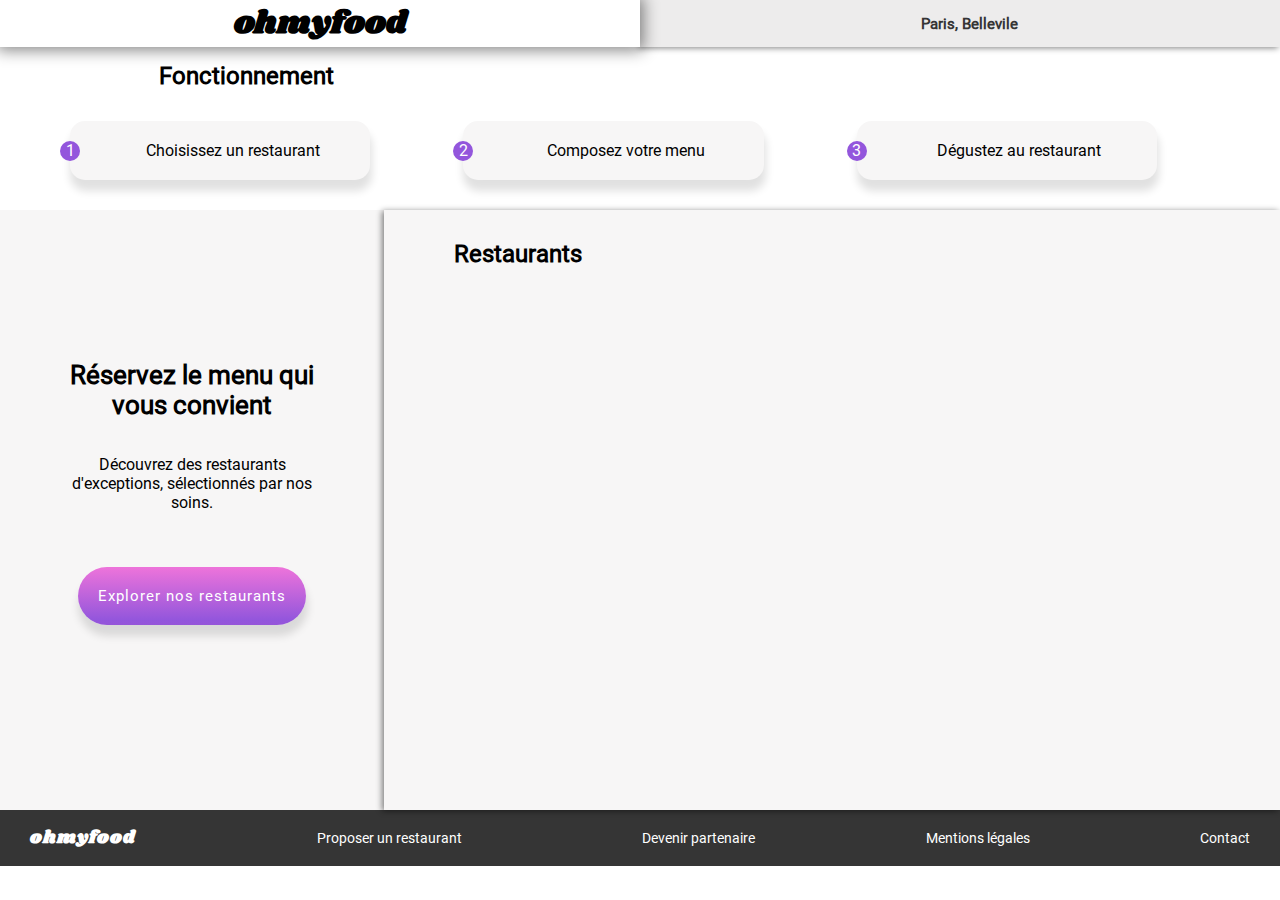
==== commit 0f25354e: "improved the desktop version but still not trully convincing, addition of a second animation and fix" ====
--- a/index.html
+++ b/index.html
@@ -16,7 +16,7 @@
     <header id="home-header">
         <h1>ohmyfood</h1>
     </header>
-    <main id="home">
+    <main>
         <section class="restaurants-search">
             <div class="restaurants-search__location-info">
                 <i class="fa-solid fa-location-dot"></i>
@@ -54,7 +54,7 @@
                 <a href="./PagesHTML/paletteDuGout.html" class="restaurants__card">
                     <div class="restaurants__card__img-container">
                         <p>Nouveau</p>
-                        <img src="./assets/images/jay-wennington-N_Y88TWmGwA-unsplash.jpg"
+                        <img src="./assets/images/paletteGout.jpg"
                             alt="Photo d'un plat provenant du menu La palette du goût">
                     </div>
                     <div class="restaurants__card__grid-container">
@@ -69,7 +69,7 @@
                 <a href="./PagesHTML/noteEnchantée.html" class="restaurants__card">
                     <div class="restaurants__card__img-container">
                         <p>Nouveau</p>
-                        <img src="./assets/images/stil-u2Lp8tXIcjw-unsplash.jpg"
+                        <img src="./assets/images/noteEnchantee.jpg"
                             alt="Photo d'un plat provenant du menu La note enchantée">
                     </div>
                     <div class="restaurants__card__grid-container">
@@ -84,8 +84,7 @@
                 <a href="./PagesHTML/àLaFrançaise.html" class="restaurants__card">
                     <div class="restaurants__card__img-container">
                         <p>Nouveau</p>
-                        <img src="./assets/images/toa-heftiba-DQKerTsQwi0-unsplash.jpg"
-                            alt="Photo d'un plat provenant du menu A la française">
+                        <img src="./assets/images/francaise.jpg" alt="Photo d'un plat provenant du menu A la française">
                     </div>
                     <div class="restaurants__card__grid-container">
                         <h3>A la française</h3>
@@ -99,7 +98,7 @@
                 <a href="./PagesHTML/déliceDesSens.html" class="restaurants__card">
                     <div class="restaurants__card__img-container">
                         <p>Nouveau</p>
-                        <img src="./assets/images/louis-hansel-shotsoflouis-qNBGVyOCY8Q-unsplash.jpg"
+                        <img src="./assets/images/delice.jpg"
                             alt="Photo d'un plat provenant du menu Le délice des sens">
                     </div>
                     <div class="restaurants__card__grid-container">
@@ -116,11 +115,11 @@
     </main>
     <footer>
         <h4>ohmyfood</h4>
-        <a href="#" class="footer-link">
+        <a href="./PagesHTML/loadingAnimation.html" class="footer-link">
             <i class="fa-solid fa-utensils"></i>
             <p>Proposer un restaurant</p>
         </a>
-        <a href="#" class="footer-link">
+        <a href="./PagesHTML/scdLoadingAnimation.html" class="footer-link">
             <i class="fa-solid fa-handshake-angle"></i>
             <p>Devenir partenaire</p>
         </a>
--- a/Public/css/style.css
+++ b/Public/css/style.css
@@ -13,12 +13,7 @@
 /*TOOLS*/
 /***********************Gradients**************************/
 /***********************Shadows****************************/
-@media screen and (min-width: 1024px) {
-  #home {
-    height: 650px;
-    width: 100%;
-  }
-}
+/************************Tools*****************************/
 * {
   margin: 0;
   padding: 0;
@@ -58,15 +53,16 @@
 /*TOOLS*/
 /***********************Gradients**************************/
 /***********************Shadows****************************/
+/************************Tools*****************************/
 @keyframes btnHoverEffect {
-  0%, 5% {
+  0%, 8% {
     transform: translateY(0);
-    box-shadow: 1px 10px 9px 1px rgba(0, 0, 0, 0.24);
-    -webkit-box-shadow: 1px 10px 9px 1px rgba(0, 0, 0, 0.24);
-    -moz-box-shadow: 1px 10px 9px 1px rgba(0, 0, 0, 0.24);
+    box-shadow: 1px 10px 9px 1px rgba(0, 0, 0, 0.12);
+    -webkit-box-shadow: 1px 10px 9px 1px rgba(0, 0, 0, 0.12);
+    -moz-box-shadow: 1px 10px 9px 1px rgba(0, 0, 0, 0.12);
   }
   100% {
-    transform: translateY(-5%) scaleX(1.05);
+    transform: translateY(-8%) scaleX(1.05);
     box-shadow: 0px 15px 15px 1px rgba(0, 0, 0, 0.2);
     -webkit-box-shadow: 0px 15px 15px 1px rgba(0, 0, 0, 0.2);
     -moz-box-shadow: 0px 15px 15px 1px rgba(0, 0, 0, 0.2);
@@ -76,9 +72,6 @@
   0% {
     transform: rotate(0);
   }
-  10% {
-    transform: rotate(15deg);
-  }
   100% {
     transform: translate(-20px, -50px) rotate(110deg);
   }
@@ -99,11 +92,11 @@
 }
 @keyframes mealsAppear {
   from {
-    transform: translateX(-30%);
+    transform: translateY(30%);
     opacity: 0;
   }
   to {
-    transform: translateX(0);
+    transform: translateY(0);
     opacity: 1;
   }
 }
@@ -125,6 +118,70 @@
   to {
     transform: scaleX(1) translateX(0);
     opacity: 1;
+  }
+}
+/***************Loading Animation*****************/
+@keyframes wineLoading {
+  0% {
+    transform: translate(0, 85%);
+  }
+  100% {
+    transform: translate(-2250px, -13%);
+  }
+}
+@keyframes lettersAnimation {
+  0% {
+    opacity: 1;
+  }
+  90% {
+    opacity: 0.1;
+  }
+  100% {
+    opacity: 1;
+  }
+}
+@keyframes underlineAnimation {
+  0% {
+    transform-origin: left;
+    transform: scaleX(0.05);
+  }
+  25% {
+    transform: scaleX(1.05);
+  }
+  50% {
+    transform-origin: right;
+    transform: scaleX(0.05);
+  }
+  75% {
+    transform: scaleX(1.05);
+  }
+  100% {
+    transform-origin: left;
+    transform: scaleX(0.05);
+  }
+}
+@keyframes glassAfterAnimation {
+  0% {
+    transform: scaleX(0);
+  }
+  100% {
+    transform: scaleX(1);
+  }
+}
+@keyframes loadingCircle {
+  0% {
+    transform: rotate(0deg);
+  }
+  100% {
+    transform: rotate(360deg);
+  }
+}
+@keyframes translucidRotate {
+  0% {
+    transform: rotate(45deg);
+  }
+  100% {
+    transform: rotate(405deg);
   }
 }
 /*COLORS*/
@@ -134,7 +191,31 @@
 /*TOOLS*/
 /***********************Gradients**************************/
 /***********************Shadows****************************/
+/************************Tools*****************************/
+.img-menu-container {
+  width: 100%;
+  height: 260px;
+}
+@media screen and (max-width: 768px) {
+  .img-menu-container {
+    height: 190px;
+  }
+}
+.img-menu-container#paletteGout {
+  background: url("../../assets/images/paletteGout.jpg") center/cover;
+}
+.img-menu-container#noteEnchantee {
+  background: url("../../assets/images/noteEnchantee.jpg") center/cover;
+}
+.img-menu-container#francaise {
+  background: url("../../assets/images/francaise.jpg") center/cover;
+}
+.img-menu-container#delice {
+  background: url("../../assets/images/delice.jpg") center/cover;
+}
+
 .btn {
+  cursor: pointer;
   position: relative;
   overflow: hidden;
   padding: 20px;
@@ -144,12 +225,12 @@
   background: transparent;
   font-size: 15px;
   letter-spacing: 1px;
-  box-shadow: 1px 10px 9px 1px rgba(0, 0, 0, 0.24);
-  -webkit-box-shadow: 1px 10px 9px 1px rgba(0, 0, 0, 0.24);
-  -moz-box-shadow: 1px 10px 9px 1px rgba(0, 0, 0, 0.24);
+  box-shadow: 1px 10px 9px 1px rgba(0, 0, 0, 0.12);
+  -webkit-box-shadow: 1px 10px 9px 1px rgba(0, 0, 0, 0.12);
+  -moz-box-shadow: 1px 10px 9px 1px rgba(0, 0, 0, 0.12);
   z-index: 3;
 }
-.btn::after {
+.btn::before {
   content: "";
   position: absolute;
   z-index: -1;
@@ -157,11 +238,26 @@
   height: 300px;
   width: 300px;
   top: -70px;
+  background: #e64e94;
+  background: linear-gradient(0deg, #e64e94 5%, #a16be0 59%, #ff83dd 80%);
+  opacity: 0;
+}
+.btn::after {
+  content: "";
+  position: absolute;
+  z-index: -2;
+  left: -50px;
+  height: 300px;
+  width: 300px;
+  top: -70px;
   background: rgb(227, 56, 134);
-  background: linear-gradient(0deg, rgb(227, 56, 134) 5%, #9356dc 59%, #ff79da 69%);
+  background: linear-gradient(0deg, rgb(227, 56, 134) 5%, #9356dc 59%, #ff79da 80%);
 }
 .btn:not(:active):hover {
   animation: btnHoverEffect 0.5s infinite cubic-bezier(1, 0.14, 0.43, 0.83) alternate;
+}
+.btn:not(:active):hover::before {
+  opacity: 1;
 }
 .btn:active {
   animation: btnActiveScale 0.6s ease-in-out forwards;
@@ -173,29 +269,41 @@
 .restaurants {
   padding: 10px;
   background-color: #f7f6f6;
-  z-index: 1;
-  box-shadow: -2px 1px 6px 0px rgba(0, 0, 0, 0.49);
-  -webkit-box-shadow: -2px 1px 6px 0px rgba(0, 0, 0, 0.49);
-  -moz-box-shadow: -2px 1px 6px 0px rgba(0, 0, 0, 0.49);
-}
-@media screen and (min-width: 1024px) {
+  z-index: 10;
+}
+@media screen and (min-width: 1025px) {
   .restaurants {
-    padding: 30px;
-    height: 350px;
-    width: 100%;
     position: absolute;
-    top: 347px;
+    top: 210px;
+    right: 0;
+    padding: 30px 70px;
+    height: 600px;
+    width: 70%;
+    box-shadow: -2px 1px 6px 0px rgba(0, 0, 0, 0.49);
+    -webkit-box-shadow: -2px 1px 6px 0px rgba(0, 0, 0, 0.49);
+    -moz-box-shadow: -2px 1px 6px 0px rgba(0, 0, 0, 0.49);
   }
 }
 .restaurants h2 {
   text-align: left;
   margin-bottom: 15px;
 }
-@media screen and (min-width: 1024px) {
+@media screen and (min-width: 1025px) {
+  .restaurants h2 {
+    margin-bottom: 35px;
+  }
+}
+@media screen and (max-width: 767px) {
+  .restaurants h2 {
+    margin-left: 10px;
+  }
+}
+@media screen and (min-width: 1025px) {
   .restaurants__cards-display {
     display: flex;
     flex-direction: row;
-    justify-content: space-between;
+    justify-content: space-evenly;
+    flex-wrap: wrap;
   }
 }
 @media screen and (max-width: 1024px) {
@@ -207,7 +315,7 @@
     margin: 20px 0;
   }
 }
-@media screen and (max-width: 768px) {
+@media screen and (max-width: 767px) {
   .restaurants__cards-display {
     display: flex;
     flex-direction: column;
@@ -224,23 +332,23 @@
   opacity: 0;
   transition: 0.3s ease-in-out;
 }
-@media screen and (min-width: 1024px) {
+@media screen and (min-width: 1025px) {
   .restaurants__card {
     display: block;
     position: relative;
-    height: 240px;
-    width: 22%;
+    height: 220px;
+    width: 40%;
   }
 }
 @media screen and (max-width: 1024px) {
   .restaurants__card {
     width: 45%;
-    height: 200px;
-  }
-}
-@media screen and (max-width: 768px) {
+    height: 220px;
+  }
+}
+@media screen and (max-width: 767px) {
   .restaurants__card {
-    width: 90%;
+    width: calc(100% - 20px);
     display: flex;
     flex-direction: column;
     align-items: center;
@@ -249,7 +357,7 @@
 .restaurants__card:nth-child(1) {
   animation: mealsAppear-desktop 0.4s 0.1s ease-in-out forwards;
 }
-@media screen and (max-width: 768px) {
+@media screen and (max-width: 767px) {
   .restaurants__card:nth-child(1) {
     animation: mealsAppear 0.4s 0.1s ease-in-out forwards;
   }
@@ -257,7 +365,7 @@
 .restaurants__card:nth-child(2) {
   animation: mealsAppear-desktop 0.4s 0.3s ease-in-out forwards;
 }
-@media screen and (max-width: 768px) {
+@media screen and (max-width: 767px) {
   .restaurants__card:nth-child(2) {
     animation: mealsAppear 0.4s 0.3s ease-in-out forwards;
   }
@@ -265,7 +373,7 @@
 .restaurants__card:nth-child(3) {
   animation: mealsAppear-desktop 0.4s 0.5s ease-in-out forwards;
 }
-@media screen and (max-width: 768px) {
+@media screen and (max-width: 767px) {
   .restaurants__card:nth-child(3) {
     animation: mealsAppear 0.4s 0.5s ease-in-out forwards;
   }
@@ -273,7 +381,7 @@
 .restaurants__card:nth-child(4) {
   animation: mealsAppear-desktop 0.4s 0.7s ease-in-out forwards;
 }
-@media screen and (max-width: 768px) {
+@media screen and (max-width: 767px) {
   .restaurants__card:nth-child(4) {
     animation: mealsAppear 0.4s 0.7s ease-in-out forwards;
   }
@@ -357,7 +465,7 @@
   padding: 20px;
   background-color: rgb(53, 53, 53);
 }
-@media screen and (min-width: 1024px) {
+@media screen and (min-width: 1025px) {
   footer {
     justify-content: space-between;
     align-items: center;
@@ -374,11 +482,12 @@
     position: relative;
   }
 }
-@media screen and (max-width: 678px) {
+@media screen and (max-width: 677px) {
   footer {
     gap: 5px;
     height: unset;
     position: relative;
+    padding: 20px 20px 35px;
   }
 }
 footer a {
@@ -402,7 +511,7 @@
     left: 50%;
   }
 }
-@media screen and (min-width: 1024px) {
+@media screen and (min-width: 1025px) {
   footer a:hover {
     transform: translateX(-15px);
   }
@@ -470,9 +579,9 @@
   display: flex;
 }
 
-@media screen and (min-width: 1024px) {
+@media screen and (min-width: 1025px) {
   #home-header {
-    width: 60%;
+    width: 50%;
   }
 }
 
@@ -485,12 +594,24 @@
   top: 0;
   left: 0;
 }
-@media screen and (max-width: 768px) {
+@media screen and (max-width: 767px) {
   header {
     padding-top: 20px;
-  }
-}
-header i {
+    padding-bottom: 5px;
+  }
+}
+header a:hover i:nth-child(1) {
+  transform: translateY(10px);
+  opacity: 0;
+}
+header a:hover i:nth-child(1) + #purple {
+  opacity: 1;
+  transform: translateY(0);
+}
+header a:active #purple {
+  transform: translateY(0) scale(1.2);
+}
+header a i {
   position: absolute;
   top: 35px;
   left: 15px;
@@ -498,20 +619,9 @@
   transition: 0.3s;
 }
 @media screen and (min-width: 768px) {
-  header i {
-    top: 18px;
-  }
-}
-header i:nth-child(1):hover {
-  transform: translateY(10px);
-  opacity: 0;
-}
-header i:nth-child(1):hover + #purple {
-  opacity: 1;
-  transform: translateY(0);
-}
-header i:nth-child(1):active + #purple {
-  transform: translateY(0) scale(1.2);
+  header a i {
+    top: 13.5px;
+  }
 }
 
 #purple {
@@ -528,20 +638,25 @@
   flex-direction: column;
   align-items: center;
 }
+@media screen and (min-width: 1025px) {
+  .restaurants-search {
+    height: 763px;
+    top: 250px;
+  }
+}
 .restaurants-search__location-info {
   display: flex;
+  justify-content: center;
   background-color: #edecec;
   color: rgb(53, 53, 53);
   font-size: 15px;
   font-weight: 700;
-  padding: 20px;
-  justify-content: center;
   z-index: -3;
 }
-@media screen and (min-width: 1024px) {
+@media screen and (min-width: 1025px) {
   .restaurants-search__location-info {
     padding: 14.5px 20px;
-    width: 40%;
+    width: 50%;
     position: absolute;
     top: 0;
     right: 0;
@@ -553,6 +668,7 @@
 @media screen and (max-width: 1024px) {
   .restaurants-search__location-info {
     width: 100%;
+    padding: 20px;
   }
 }
 .restaurants-search__location-info i {
@@ -561,22 +677,21 @@
 }
 .restaurants-search__button-bloc {
   background-color: #f7f6f6;
-  box-shadow: -2px 1px 6px 0px rgba(0, 0, 0, 0.49);
-  -webkit-box-shadow: -2px 1px 6px 0px rgba(0, 0, 0, 0.49);
-  -moz-box-shadow: -2px 1px 6px 0px rgba(0, 0, 0, 0.49);
   z-index: 1;
   display: flex;
   flex-direction: column;
   align-items: center;
   gap: 20px;
 }
-@media screen and (min-width: 1024px) {
+@media screen and (min-width: 1025px) {
   .restaurants-search__button-bloc {
-    padding: 60px 55px 30px;
+    padding: 150px 65px 30px;
     position: absolute;
     left: 0;
-    height: 300px;
-    width: 40%;
+    top: 210px;
+    height: 600px;
+    width: 30%;
+    gap: 35px;
   }
 }
 @media screen and (max-width: 1024px) {
@@ -587,11 +702,16 @@
   }
 }
 .restaurants-search strong {
-  font-size: 24px;
+  font-size: 22px;
   font-weight: 900;
 }
+@media screen and (min-width: 1025px) {
+  .restaurants-search strong {
+    font-size: 26px;
+  }
+}
 .restaurants-search button {
-  margin-top: 40px;
+  margin-top: 20px;
 }
 
 .explanations {
@@ -600,18 +720,13 @@
   flex-direction: column;
   align-items: center;
 }
-@media screen and (min-width: 1024px) {
+@media screen and (min-width: 1025px) {
   .explanations {
-    padding: 15px 30px;
-    height: 300px;
+    padding: 15px 70px 35px;
     position: absolute;
+    top: 47px;
     right: 0;
-    width: 60%;
-  }
-}
-@media screen and (min-width: 768px) and (max-width: 1024px) {
-  .explanations {
-    padding: 10px 30px 20px;
+    width: 100%;
     display: grid;
     grid-template-columns: 1fr 1fr 1fr;
     grid-template-rows: 1fr 1fr;
@@ -619,9 +734,19 @@
     gap: 0 40px;
   }
 }
-@media screen and (max-width: 768px) {
+@media screen and (min-width: 768px) and (max-width: 1024px) {
   .explanations {
-    padding: 50px 20px;
+    padding: 30px 30px 40px;
+    display: grid;
+    grid-template-columns: 1fr 1fr 1fr;
+    grid-template-rows: 1fr 1fr;
+    grid-template-areas: "hdr hdr hdr" "bt1 bt2 bt3";
+    gap: 0 40px;
+  }
+}
+@media screen and (max-width: 767px) {
+  .explanations {
+    padding: 30px 20px;
   }
 }
 .explanations h2 {
@@ -633,11 +758,13 @@
   }
 }
 .explanations__step {
+  cursor: pointer;
+  position: relative;
   display: flex;
   padding: 20px;
   background-color: #f7f6f6;
-  border-radius: 45px;
-  box-shadow: 1px 10px 9px 1px rgba(0, 0, 0, 0.24);
+  border-radius: 15px;
+  box-shadow: 1px 10px 9px 1px rgba(0, 0, 0, 0.12);
   transition: 0.3s;
 }
 @media screen and (min-width: 768px) {
@@ -651,10 +778,17 @@
     grid-area: bt3;
   }
 }
+@media screen and (min-width: 1025px) {
+  .explanations__step {
+    width: 85%;
+    justify-content: center;
+  }
+}
 @media screen and (max-width: 768px) {
   .explanations__step {
-    width: 75%;
-    justify-content: center;
+    width: calc(100% - 10px);
+    justify-content: start;
+    margin-left: 10px;
   }
 }
 .explanations__step:hover {
@@ -668,44 +802,190 @@
   background-color: #9356dc;
   color: white;
 }
-@media screen and (min-width: 768px) {
+@media screen and (min-width: 1025px) {
   .explanations__step-number {
-    transform: translateX(-30px);
-  }
-}
-@media screen and (max-width: 768px) {
+    left: -10px;
+  }
+}
+@media screen and (min-width: 768px) and (max-width: 1024px) {
   .explanations__step-number {
-    left: 13.5%;
+    left: -10px;
+  }
+}
+@media screen and (max-width: 767px) {
+  .explanations__step-number {
+    left: -10px;
   }
 }
 .explanations__step i {
-  margin-right: 10px;
+  margin-left: 10px;
+  margin-right: 15px;
   font-size: 15px;
 }
 .explanations__step:hover i {
   color: #9356dc;
 }
 
-.img-menu-container {
+#animation-bg {
+  height: 100vh;
   width: 100%;
-  height: 260px;
-}
-@media screen and (max-width: 768px) {
-  .img-menu-container {
-    height: 190px;
-  }
-}
-.img-menu-container#paletteGout {
-  background: url("../../assets/images/jay-wennington-N_Y88TWmGwA-unsplash.jpg") center/cover;
-}
-.img-menu-container#noteEnchantee {
-  background: url("../../assets/images/stil-u2Lp8tXIcjw-unsplash.jpg") center/cover;
-}
-.img-menu-container#francaise {
-  background: url("../../assets/images/toa-heftiba-DQKerTsQwi0-unsplash.jpg") center/cover;
-}
-.img-menu-container#delice {
-  background: url("../../assets/images/louis-hansel-shotsoflouis-qNBGVyOCY8Q-unsplash.jpg") center/cover;
+  overflow: hidden;
+  background: rgb(231, 255, 249);
+  background: linear-gradient(180deg, rgb(231, 255, 249) 60%, rgb(153, 226, 208) 100%);
+  gap: 20px;
+  display: flex;
+  justify-content: center;
+  align-items: center;
+}
+
+.glass-cup {
+  position: relative;
+  overflow: hidden;
+  border: 5px solid rgba(128, 211, 253, 0.5176470588);
+  border-radius: 0 0 60px 60px;
+  height: 105px;
+  width: 95px;
+}
+.glass-cup::after {
+  content: "";
+  position: absolute;
+  height: 125px;
+  width: 3200px;
+  left: 0;
+  background: url(../../assets/images/wine-removebg.png);
+  background-repeat: repeat-x;
+  transform: translate(0, 100%);
+  animation: wineLoading 4s cubic-bezier(0.51, 0.18, 0.46, 0.71) forwards;
+}
+.glass-foot {
+  clip-path: polygon(47% 0, 53% 0, 55% 94%, 85% 97%, 91% 100%, 9% 100%, 15% 97%, 45% 94%);
+  height: 65px;
+  width: 95px;
+  background-color: rgba(128, 211, 253, 0.5411764706);
+  position: relative;
+  transform: translateY(-5px);
+}
+
+.ohmyfood {
+  position: relative;
+}
+.ohmyfood::after {
+  content: "";
+  width: 100%;
+  height: 5px;
+  background-color: #9356dc;
+  border-radius: 3px;
+  position: absolute;
+  bottom: 0;
+  left: 0;
+  transform-origin: left;
+  animation: underlineAnimation 6s ease-in-out infinite;
+  opacity: 0.5;
+}
+.ohmyfood div {
+  font-size: 80px;
+  font-family: "fonts-header";
+  display: inline-block;
+  color: #d5f3eb;
+}
+.ohmyfood div:nth-child(1) .neon {
+  animation-delay: 0.1s;
+}
+.ohmyfood div:nth-child(2) .neon {
+  animation-delay: 0.5s;
+}
+.ohmyfood div:nth-child(3) .neon {
+  animation-delay: 0.9s;
+}
+.ohmyfood div:nth-child(4) .neon {
+  animation-delay: 1.3s;
+}
+.ohmyfood div:nth-child(5) .neon {
+  animation-delay: 1.7s;
+}
+.ohmyfood div:nth-child(6) .neon {
+  animation-delay: 2.1s;
+}
+.ohmyfood div:nth-child(7) .neon {
+  animation-delay: 2.5s;
+}
+.ohmyfood div:nth-child(8) .neon {
+  animation-delay: 2.9s;
+}
+.ohmyfood div:nth-child(9) .neon {
+  animation-delay: 3.3s;
+}
+.ohmyfood div:nth-child(10) .neon {
+  animation-delay: 3.7s;
+}
+.ohmyfood div .neon {
+  font-family: "fonts-header";
+  position: absolute;
+  color: #9356dc;
+  text-shadow: 0 0 10px rgba(146, 86, 220, 0.8274509804);
+  opacity: 0;
+  transform: translateY(-100%);
+  animation: lettersAnimation 4s linear infinite;
+}
+
+#glass {
+  position: relative;
+  width: 350px;
+  height: 350px;
+  border: 5px solid #c1ede2;
+  border-radius: 50%;
+  display: flex;
+  flex-direction: column;
+  align-items: center;
+  justify-content: center;
+  box-shadow: 0 0 20px rgba(54, 75, 70, 0.5294117647);
+}
+#glass:hover .glass-cup::after {
+  animation-duration: 10s;
+}
+#glass::before {
+  content: "";
+  position: absolute;
+  top: -5px;
+  left: -5px;
+  width: 100%;
+  height: 100%;
+  border: 5px solid transparent;
+  border-top: 5px solid #ff79da;
+  border-right: 5px solid #ff79da;
+  border-radius: 50%;
+  animation: loadingCircle 2s linear infinite;
+}
+#glass::after {
+  content: "";
+  height: 5px;
+  background-color: #ff79da;
+  width: 95px;
+  transform: scaleX(0);
+  transform-origin: left;
+  animation: glassAfterAnimation 4s ease-in-out forwards;
+}
+#glass span {
+  display: block;
+  position: absolute;
+  top: calc(50% - 2px);
+  left: 50%;
+  width: 50%;
+  height: 4px;
+  background-color: transparent;
+  transform-origin: left;
+  animation: translucidRotate 2s linear infinite;
+}
+#glass span::before {
+  content: "";
+  position: absolute;
+  top: -5.5px;
+  right: -9.5px;
+  width: 15px;
+  height: 15px;
+  border-radius: 50%;
+  background-color: #ff79da;
+  box-shadow: 0 0 20px rgba(255, 121, 217, 0.8078431373), 0 0 25px rgba(255, 121, 217, 0.6352941176), 0 0 30px rgba(255, 121, 217, 0.537254902), 0 0 35px rgba(255, 121, 217, 0.4039215686), 0 0 40px rgba(255, 121, 217, 0.1843137255);
 }
 
 .menu {
@@ -714,7 +994,7 @@
   position: relative;
   top: -26px;
 }
-@media screen and (min-width: 1024px) {
+@media screen and (min-width: 1025px) {
   .menu {
     padding: 35px 35px 10px;
   }
@@ -724,7 +1004,7 @@
     padding: 35px;
   }
 }
-@media screen and (max-width: 768px) {
+@media screen and (max-width: 767px) {
   .menu {
     padding: 35px 15px;
   }
@@ -734,13 +1014,16 @@
   display: flex;
   margin-bottom: 15px;
 }
+.menu-header h1 {
+  font-size: 26px;
+}
 .menu-header i {
   font-size: 30px;
   position: absolute;
   right: 15px;
   transform: translateY(5px);
 }
-@media screen and (max-width: 768px) {
+@media screen and (max-width: 767px) {
   .menu-header i {
     font-size: 22px;
   }
@@ -760,26 +1043,29 @@
 }
 .menu h2 {
   align-self: flex-start;
-  font-size: 20px;
-  position: relative;
+  margin-left: 10px;
+  font-size: 18px;
+  position: relative;
+  text-transform: uppercase;
+  font-weight: normal;
 }
 .menu h2::after {
   content: "";
-  width: 30px;
+  width: 45px;
   height: 3px;
   background-color: #99e2d0;
   position: absolute;
-  bottom: -2px;
+  bottom: -5px;
   left: 0;
   transform: scaleX(0) translateX(45px);
   opacity: 0;
   transform-origin: right;
   animation: titleAfterAnimation 0.7s ease-in-out forwards;
 }
-@media screen and (min-width: 1024px) {
+@media screen and (min-width: 1025px) {
   .menu form {
     display: grid;
-    grid-template-columns: 1fr 1fr 1fr;
+    grid-template-columns: repeat(3, 1fr);
     grid-template-rows: 1fr 100px;
     grid-template-areas: "strt dsh dsrt" "btn btn btn";
   }
@@ -795,19 +1081,17 @@
 .menu form button {
   grid-area: btn;
   padding: 15px 40px;
-}
-@media screen and (min-width: 1024px) {
+  width: 220px;
+  height: 50px;
+}
+@media screen and (min-width: 1025px) {
   .menu form button {
-    width: 220px;
-    height: 50px;
     bottom: -20px;
     left: 41%;
   }
 }
 @media screen and (min-width: 768px) and (max-width: 1024px) {
   .menu form button {
-    width: 220px;
-    height: 50px;
     bottom: -200px;
     left: 24%;
   }
@@ -815,21 +1099,33 @@
 .menu input[type=radio] {
   display: none;
 }
-.menu input[type=radio]:checked + label span {
+.menu input[type=radio]:checked + div label,
+.menu input[type=radio]:checked + div p {
+  width: calc(100% - 70px);
+}
+.menu input[type=radio]:checked + div span {
   transform: translateX(-70px);
 }
-.menu input[type=radio]:checked + label .menu-starter__check-container,
-.menu input[type=radio]:checked + label .menu-dishes__check-container,
-.menu input[type=radio]:checked + label .menu-desserts__check-container {
+.menu input[type=radio]:checked + div .menu-starter__check-container,
+.menu input[type=radio]:checked + div .menu-dishes__check-container,
+.menu input[type=radio]:checked + div .menu-desserts__check-container {
   transform: scaleX(1);
   opacity: 1;
 }
-.menu input[type=radio]:checked + label .menu-starter__check-container i,
-.menu input[type=radio]:checked + label .menu-dishes__check-container i,
-.menu input[type=radio]:checked + label .menu-desserts__check-container i {
-  transform: rotate(-720deg);
-}
-.menu label {
+.menu input[type=radio]:checked + div .menu-starter__check-container i,
+.menu input[type=radio]:checked + div .menu-dishes__check-container i,
+.menu input[type=radio]:checked + div .menu-desserts__check-container i {
+  transform: rotate(720deg);
+}
+.menu-starter {
+  grid-area: strt;
+  gap: 15px;
+  margin-bottom: 20px;
+  display: flex;
+  flex-direction: column;
+  align-items: center;
+}
+.menu-starter > div {
   cursor: pointer;
   position: relative;
   height: 70px;
@@ -838,80 +1134,84 @@
   border-radius: 10px;
   transform: translateX(-30%);
   opacity: 0;
-  animation: mealsAppear 0.4s ease-in-out forwards;
+  animation: mealsAppear 0.2s ease-in-out forwards;
   display: grid;
   grid-template-columns: 85% 15%;
   grid-template-rows: 1fr 1fr;
   grid-template-areas: "hdr prc" "txt prc";
 }
 @media screen and (min-width: 768px) {
-  .menu label {
+  .menu-starter > div {
     width: 90%;
   }
 }
-@media screen and (max-width: 768px) {
-  .menu label {
-    width: 95%;
-  }
-}
-.menu label:nth-child(3) {
-  animation: mealsAppear 0.4s 0.1s ease-in-out forwards;
-}
-.menu label:nth-child(5) {
-  animation: mealsAppear 0.4s 0.3s ease-in-out forwards;
-}
-.menu label:nth-child(7) {
-  animation: mealsAppear 0.4s 0.5s ease-in-out forwards;
-}
-.menu label:nth-child(9) {
-  animation: mealsAppear 0.4s 0.7s ease-in-out forwards;
-}
-.menu label:hover span {
+@media screen and (max-width: 767px) {
+  .menu-starter > div {
+    width: 100%;
+  }
+}
+.menu-starter > div:nth-child(3) {
+  animation: mealsAppear 0.2s 0.1s ease-in-out forwards;
+}
+.menu-starter > div:nth-child(5) {
+  animation: mealsAppear 0.2s 0.2s ease-in-out forwards;
+}
+.menu-starter > div:nth-child(7) {
+  animation: mealsAppear 0.2s 0.3s ease-in-out forwards;
+}
+.menu-starter > div:nth-child(9) {
+  animation: mealsAppear 0.2s 0.4s ease-in-out forwards;
+}
+.menu-starter > div:hover label,
+.menu-starter > div:hover p {
+  width: calc(100% - 70px);
+}
+.menu-starter > div:hover span {
   transform: translateX(-70px);
 }
-.menu label:hover .menu-starter__check-container,
-.menu label:hover .menu-dishes__check-container,
-.menu label:hover .menu-desserts__check-container {
+.menu-starter > div:hover .menu-starter__check-container,
+.menu-starter > div:hover .menu-dishes__check-container,
+.menu-starter > div:hover .menu-desserts__check-container {
   transform: scaleX(1);
   opacity: 1;
 }
-.menu label:hover .menu-starter__check-container i,
-.menu label:hover .menu-dishes__check-container i,
-.menu label:hover .menu-desserts__check-container i {
-  transform: rotate(-360deg);
-}
-.menu label h3 {
+.menu-starter > div:hover .menu-starter__check-container i,
+.menu-starter > div:hover .menu-dishes__check-container i,
+.menu-starter > div:hover .menu-desserts__check-container i {
+  transform: rotate(360deg);
+}
+.menu-starter > div label {
+  text-align: left;
+  font-size: 16px;
+  font-weight: bold;
+  grid-area: hdr;
+  overflow: hidden;
+  white-space: nowrap;
+  text-overflow: ellipsis;
+}
+.menu-starter > div p {
   text-align: left;
   font-size: 14px;
-  grid-area: hdr;
-}
-.menu label p {
-  text-align: left;
-  font-size: 12px;
   grid-area: txt;
-  position: absolute;
   bottom: 0;
-}
-.menu label i {
+  overflow: hidden;
+  white-space: nowrap;
+  text-overflow: ellipsis;
+}
+.menu-starter > div i {
   font-size: 30px;
   color: white;
   padding: 20px;
 }
-.menu label span {
+.menu-starter > div span {
+  display: block;
   grid-area: prc;
-  padding-left: 10px;
+  font-weight: bold;
+  margin-top: 30px;
   background-color: white;
-  position: absolute;
+  position: relative;
   bottom: 0;
   transition: 0.3s ease-in-out;
-}
-.menu-starter {
-  grid-area: strt;
-  display: flex;
-  flex-direction: column;
-  align-items: center;
-  gap: 15px;
-  margin-bottom: 20px;
 }
 .menu-starter__check-container {
   position: absolute;
@@ -926,11 +1226,99 @@
 }
 .menu-dishes {
   grid-area: dsh;
+  gap: 15px;
+  margin-bottom: 20px;
   display: flex;
   flex-direction: column;
   align-items: center;
-  gap: 15px;
-  margin-bottom: 20px;
+}
+.menu-dishes > div {
+  cursor: pointer;
+  position: relative;
+  height: 70px;
+  background-color: white;
+  padding: 10px;
+  border-radius: 10px;
+  transform: translateX(-30%);
+  opacity: 0;
+  animation: mealsAppear 0.2s ease-in-out forwards;
+  display: grid;
+  grid-template-columns: 85% 15%;
+  grid-template-rows: 1fr 1fr;
+  grid-template-areas: "hdr prc" "txt prc";
+}
+@media screen and (min-width: 768px) {
+  .menu-dishes > div {
+    width: 90%;
+  }
+}
+@media screen and (max-width: 767px) {
+  .menu-dishes > div {
+    width: 100%;
+  }
+}
+.menu-dishes > div:nth-child(3) {
+  animation: mealsAppear 0.2s 0.1s ease-in-out forwards;
+}
+.menu-dishes > div:nth-child(5) {
+  animation: mealsAppear 0.2s 0.2s ease-in-out forwards;
+}
+.menu-dishes > div:nth-child(7) {
+  animation: mealsAppear 0.2s 0.3s ease-in-out forwards;
+}
+.menu-dishes > div:nth-child(9) {
+  animation: mealsAppear 0.2s 0.4s ease-in-out forwards;
+}
+.menu-dishes > div:hover label,
+.menu-dishes > div:hover p {
+  width: calc(100% - 70px);
+}
+.menu-dishes > div:hover span {
+  transform: translateX(-70px);
+}
+.menu-dishes > div:hover .menu-starter__check-container,
+.menu-dishes > div:hover .menu-dishes__check-container,
+.menu-dishes > div:hover .menu-desserts__check-container {
+  transform: scaleX(1);
+  opacity: 1;
+}
+.menu-dishes > div:hover .menu-starter__check-container i,
+.menu-dishes > div:hover .menu-dishes__check-container i,
+.menu-dishes > div:hover .menu-desserts__check-container i {
+  transform: rotate(360deg);
+}
+.menu-dishes > div label {
+  text-align: left;
+  font-size: 16px;
+  font-weight: bold;
+  grid-area: hdr;
+  overflow: hidden;
+  white-space: nowrap;
+  text-overflow: ellipsis;
+}
+.menu-dishes > div p {
+  text-align: left;
+  font-size: 14px;
+  grid-area: txt;
+  bottom: 0;
+  overflow: hidden;
+  white-space: nowrap;
+  text-overflow: ellipsis;
+}
+.menu-dishes > div i {
+  font-size: 30px;
+  color: white;
+  padding: 20px;
+}
+.menu-dishes > div span {
+  display: block;
+  grid-area: prc;
+  font-weight: bold;
+  margin-top: 30px;
+  background-color: white;
+  position: relative;
+  bottom: 0;
+  transition: 0.3s ease-in-out;
 }
 .menu-dishes__check-container {
   position: absolute;
@@ -945,11 +1333,99 @@
 }
 .menu-desserts {
   grid-area: dsrt;
+  gap: 15px;
+  margin-bottom: 20px;
   display: flex;
   flex-direction: column;
   align-items: center;
-  gap: 15px;
-  margin-bottom: 20px;
+}
+.menu-desserts > div {
+  cursor: pointer;
+  position: relative;
+  height: 70px;
+  background-color: white;
+  padding: 10px;
+  border-radius: 10px;
+  transform: translateX(-30%);
+  opacity: 0;
+  animation: mealsAppear 0.2s ease-in-out forwards;
+  display: grid;
+  grid-template-columns: 85% 15%;
+  grid-template-rows: 1fr 1fr;
+  grid-template-areas: "hdr prc" "txt prc";
+}
+@media screen and (min-width: 768px) {
+  .menu-desserts > div {
+    width: 90%;
+  }
+}
+@media screen and (max-width: 767px) {
+  .menu-desserts > div {
+    width: 100%;
+  }
+}
+.menu-desserts > div:nth-child(3) {
+  animation: mealsAppear 0.2s 0.1s ease-in-out forwards;
+}
+.menu-desserts > div:nth-child(5) {
+  animation: mealsAppear 0.2s 0.2s ease-in-out forwards;
+}
+.menu-desserts > div:nth-child(7) {
+  animation: mealsAppear 0.2s 0.3s ease-in-out forwards;
+}
+.menu-desserts > div:nth-child(9) {
+  animation: mealsAppear 0.2s 0.4s ease-in-out forwards;
+}
+.menu-desserts > div:hover label,
+.menu-desserts > div:hover p {
+  width: calc(100% - 70px);
+}
+.menu-desserts > div:hover span {
+  transform: translateX(-70px);
+}
+.menu-desserts > div:hover .menu-starter__check-container,
+.menu-desserts > div:hover .menu-dishes__check-container,
+.menu-desserts > div:hover .menu-desserts__check-container {
+  transform: scaleX(1);
+  opacity: 1;
+}
+.menu-desserts > div:hover .menu-starter__check-container i,
+.menu-desserts > div:hover .menu-dishes__check-container i,
+.menu-desserts > div:hover .menu-desserts__check-container i {
+  transform: rotate(360deg);
+}
+.menu-desserts > div label {
+  text-align: left;
+  font-size: 16px;
+  font-weight: bold;
+  grid-area: hdr;
+  overflow: hidden;
+  white-space: nowrap;
+  text-overflow: ellipsis;
+}
+.menu-desserts > div p {
+  text-align: left;
+  font-size: 14px;
+  grid-area: txt;
+  bottom: 0;
+  overflow: hidden;
+  white-space: nowrap;
+  text-overflow: ellipsis;
+}
+.menu-desserts > div i {
+  font-size: 30px;
+  color: white;
+  padding: 20px;
+}
+.menu-desserts > div span {
+  display: block;
+  grid-area: prc;
+  font-weight: bold;
+  margin-top: 30px;
+  background-color: white;
+  position: relative;
+  bottom: 0;
+  transition: 0.3s ease-in-out;
 }
 .menu-desserts__check-container {
   position: absolute;
